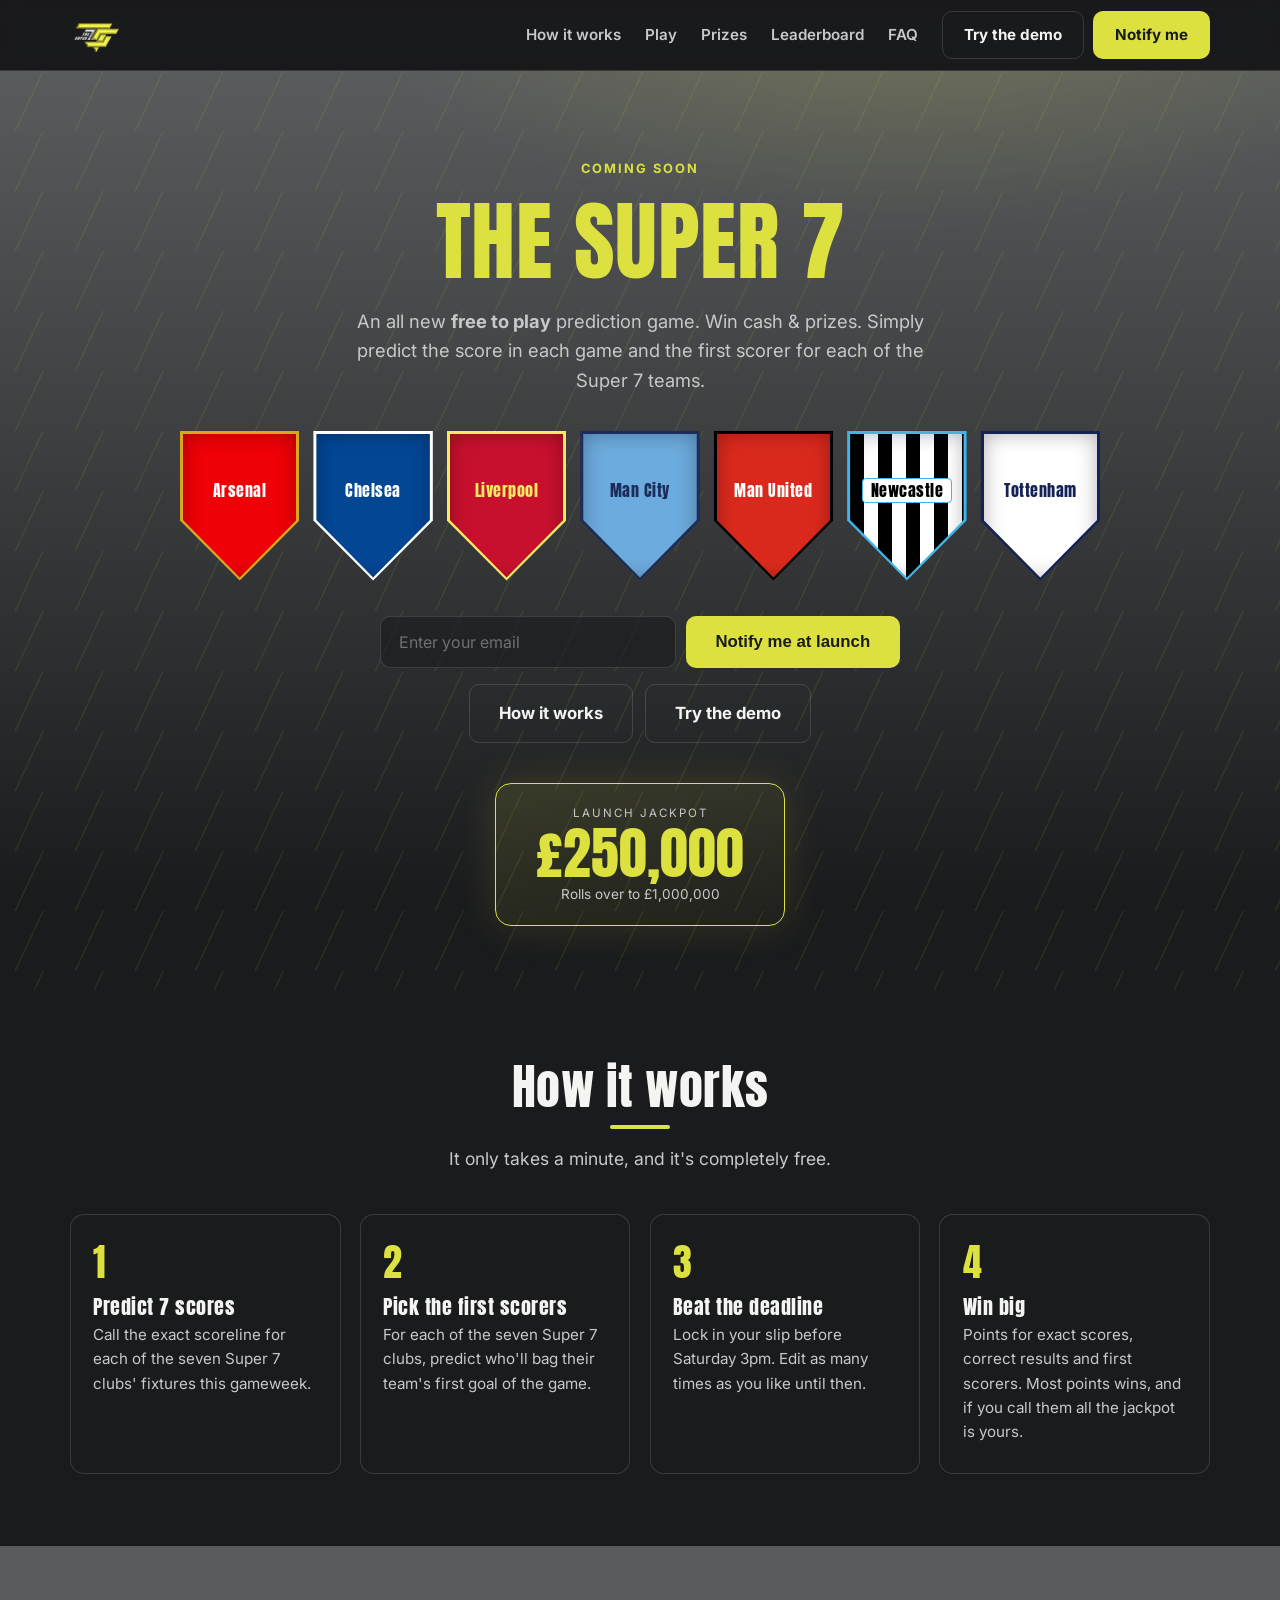
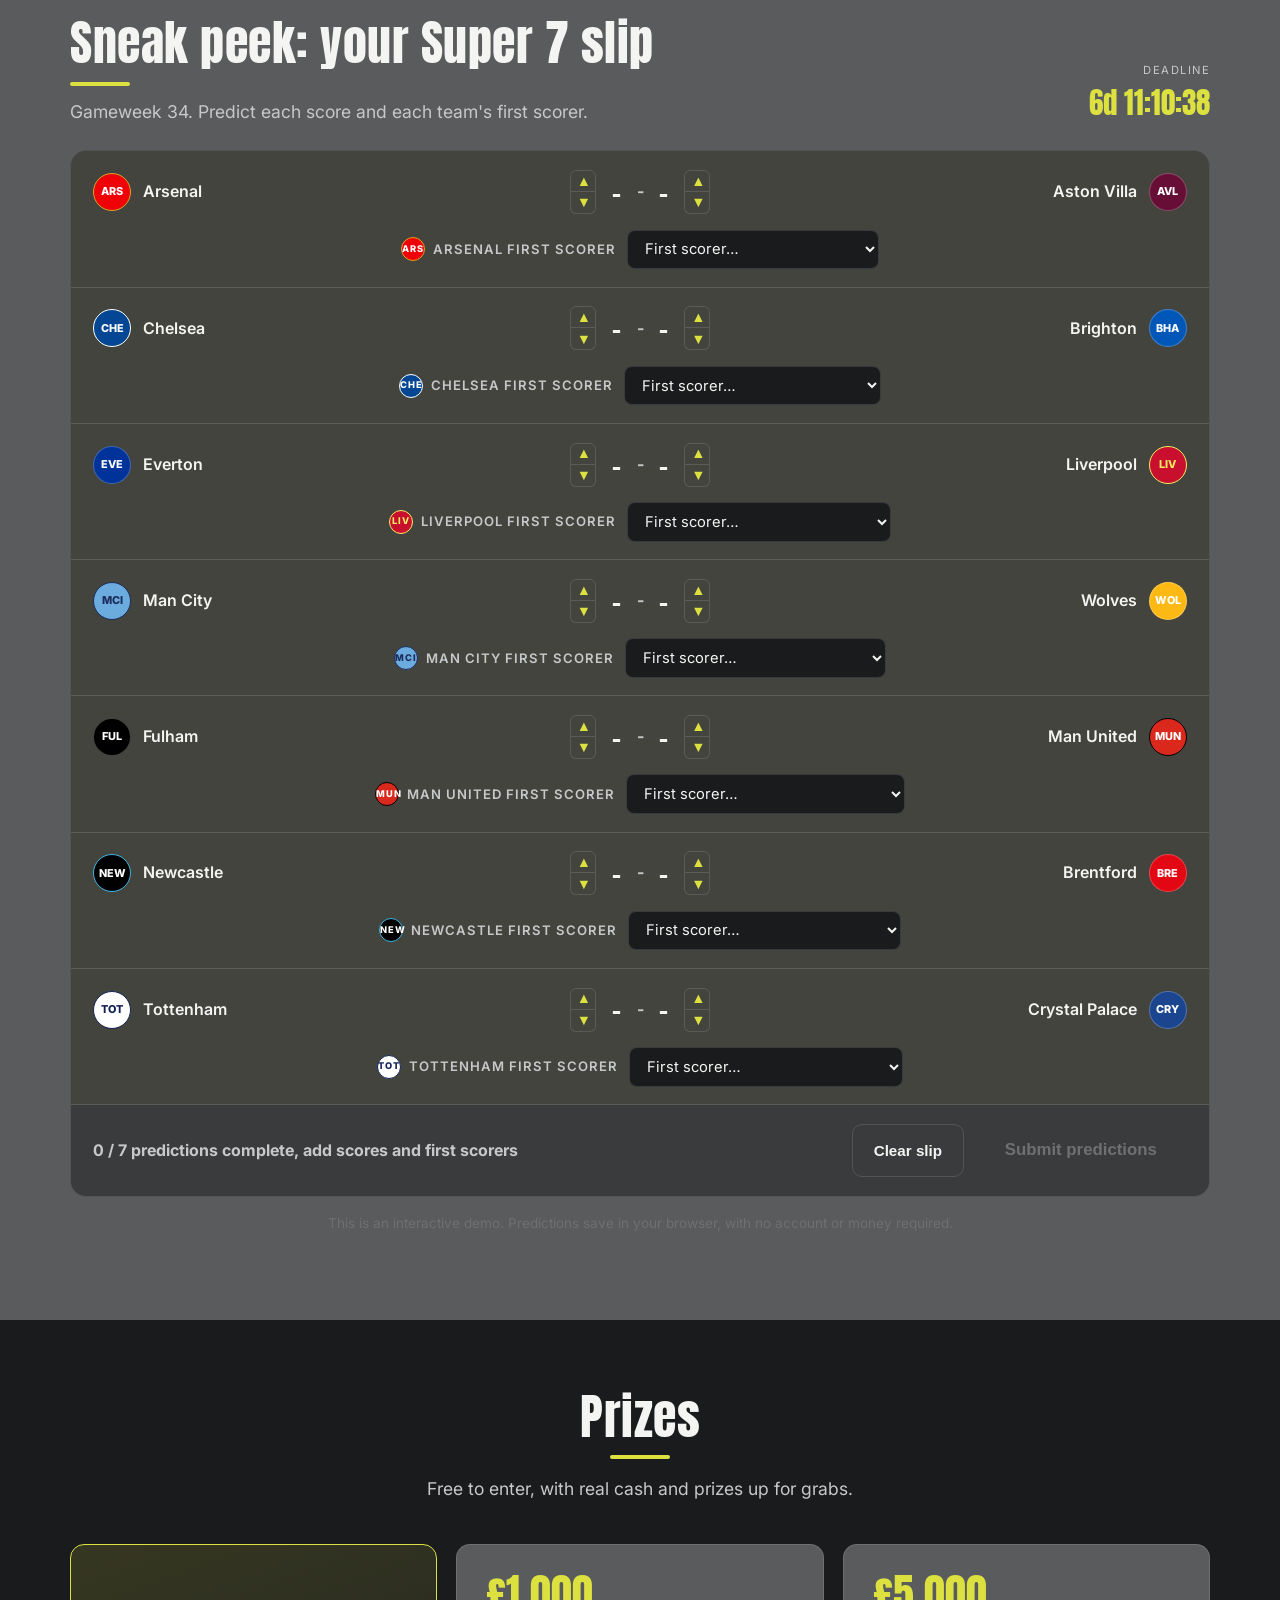
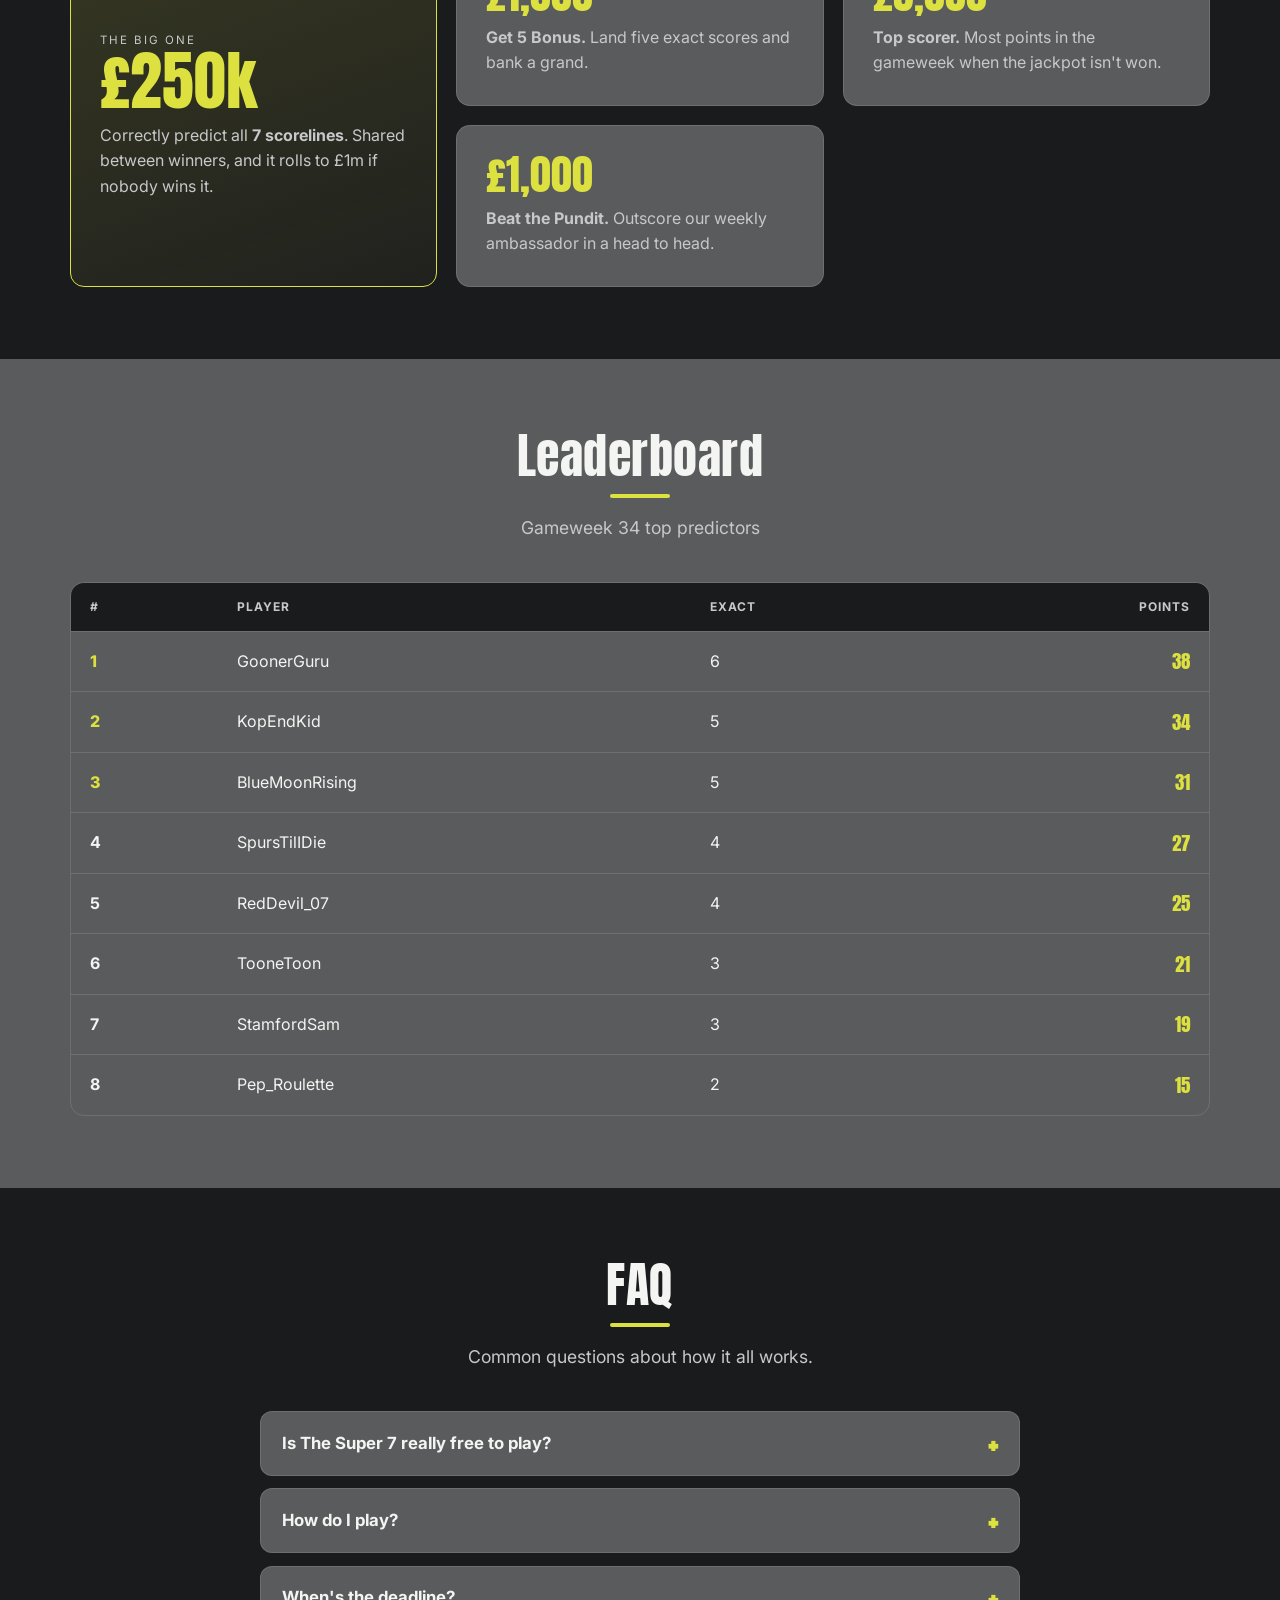
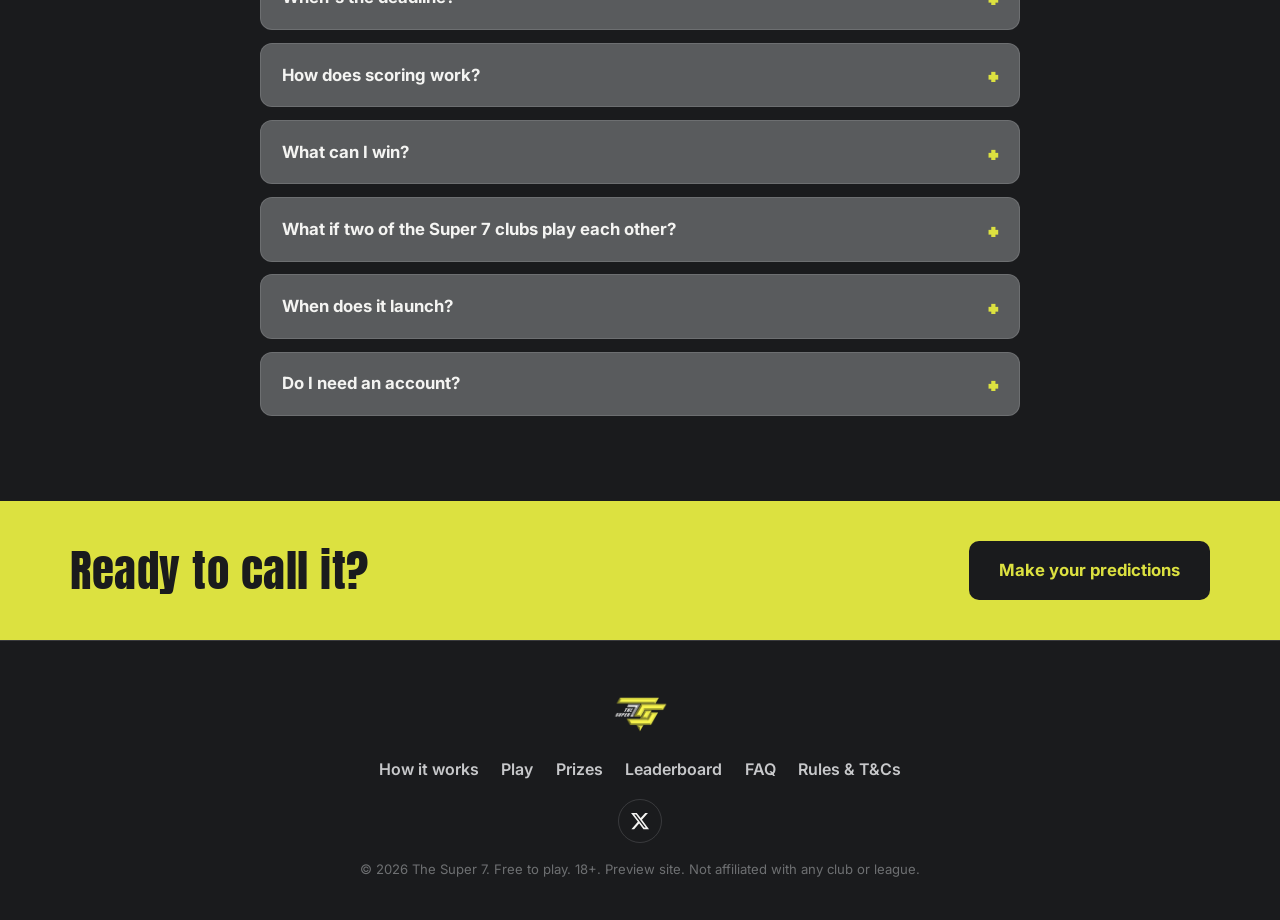
==== vercel/index.html @ ead93d32 "Make hero shields pointed; add self-contained Vercel build - Club shields now use a pointed shield s" ====
<!DOCTYPE html>
<html lang="en">
<head>
  <meta charset="UTF-8" />
  <meta name="viewport" content="width=device-width, initial-scale=1.0" />
  <title>The Super 7 | The Home of the Super 7</title>
  <meta name="description" content="Predict the scores of the Super 7 clubs every gameweek for free. Beat the deadline, top the leaderboard, win the jackpot." />
  <link rel="icon" href="brand/assets/logo.png" type="image/png" />
  <link rel="preconnect" href="https://fonts.googleapis.com" />
  <link rel="preconnect" href="https://fonts.gstatic.com" crossorigin />
  <link href="https://fonts.googleapis.com/css2?family=Anton&family=Inter:wght@400;500;600;700;800&display=swap" rel="stylesheet" />
  <link rel="stylesheet" href="css/styles.css" />
</head>
<body>

  <!-- ===== Header ===== -->
  <header class="site-header" id="top">
    <div class="container header-inner">
      <a class="brand" href="#top">
        <img src="brand/assets/logo.png" alt="The Super 7" class="brand-mark" />
      </a>
      <nav class="nav" id="nav">
        <a href="#how">How it works</a>
        <a href="#play">Play</a>
        <a href="#prizes">Prizes</a>
        <a href="#leaderboard">Leaderboard</a>
        <a href="#faq">FAQ</a>
      </nav>
      <div class="header-actions">
        <a href="#play" class="btn btn-ghost">Try the demo</a>
        <a href="#notify" class="btn btn-primary">Notify me</a>
      </div>
      <button class="menu-toggle" id="menuToggle" aria-label="Menu">☰</button>
    </div>
  </header>

  <!-- ===== Hero ===== -->
  <section class="hero">
    <div class="hero-bg" aria-hidden="true"></div>
    <div class="container hero-inner">
      <p class="eyebrow">Coming soon</p>
      <h1 class="hero-title">THE <span class="hl">SUPER 7</span></h1>
      <p class="hero-sub">An all new <strong>free to play</strong> prediction game. Win cash &amp; prizes.
        Simply predict the score in each game and the first scorer for each of the Super 7 teams.</p>

      <div class="club-row" id="clubRow" aria-label="The Super 7 clubs"></div>

      <form class="notify" id="notify">
        <input type="email" id="notifyEmail" class="notify-input" placeholder="Enter your email" aria-label="Email address" required />
        <button type="submit" class="btn btn-primary btn-lg" id="notifyBtn">Notify me at launch</button>
      </form>
      <p class="notify-msg" id="notifyMsg" hidden>You're on the list. We'll email you the moment we kick off.</p>

      <div class="hero-cta">
        <a href="#how" class="btn btn-ghost btn-lg">How it works</a>
        <a href="#play" class="btn btn-ghost btn-lg">Try the demo</a>
      </div>

      <div class="jackpot">
        <span class="jackpot-label">Launch jackpot</span>
        <span class="jackpot-amount">£250,000</span>
        <span class="jackpot-note">Rolls over to £1,000,000</span>
      </div>
    </div>
  </section>

  <!-- ===== How it works ===== -->
  <section class="section" id="how">
    <div class="container">
      <h2 class="section-title">How it works</h2>
      <p class="section-lead">It only takes a minute, and it's completely free.</p>
      <div class="steps">
        <div class="step">
          <span class="step-num">1</span>
          <h3>Predict 7 scores</h3>
          <p>Call the exact scoreline for each of the seven Super 7 clubs' fixtures this gameweek.</p>
        </div>
        <div class="step">
          <span class="step-num">2</span>
          <h3>Pick the first scorers</h3>
          <p>For each of the seven Super 7 clubs, predict who'll bag their team's first goal of the game.</p>
        </div>
        <div class="step">
          <span class="step-num">3</span>
          <h3>Beat the deadline</h3>
          <p>Lock in your slip before Saturday 3pm. Edit as many times as you like until then.</p>
        </div>
        <div class="step">
          <span class="step-num">4</span>
          <h3>Win big</h3>
          <p>Points for exact scores, correct results and first scorers. Most points wins, and if you call them all the jackpot is yours.</p>
        </div>
      </div>
    </div>
  </section>

  <!-- ===== Play / Predictor demo ===== -->
  <section class="section section-alt" id="play">
    <div class="container">
      <div class="play-head">
        <div>
          <h2 class="section-title">Sneak peek: your Super 7 slip</h2>
          <p class="section-lead">Gameweek 34. Predict each score and each team's first scorer.</p>
        </div>
        <div class="deadline">
          <span class="deadline-label">Deadline</span>
          <span class="deadline-timer" id="timer">--:--:--</span>
        </div>
      </div>

      <div class="slip">
        <div class="fixtures" id="fixtures"><!-- injected by JS --></div>

        <div class="slip-footer">
          <p class="slip-status" id="slipStatus">0 / 7 predictions made</p>
          <div class="slip-actions">
            <button class="btn btn-ghost" id="clearBtn">Clear slip</button>
            <button class="btn btn-primary btn-lg" id="submitBtn" disabled>Submit predictions</button>
          </div>
        </div>
      </div>
      <p class="demo-note">This is an interactive demo. Predictions save in your browser, with no account or money required.</p>
    </div>
  </section>

  <!-- ===== Prizes ===== -->
  <section class="section" id="prizes">
    <div class="container">
      <h2 class="section-title">Prizes</h2>
      <p class="section-lead">Free to enter, with real cash and prizes up for grabs.</p>
      <div class="prizes">
        <div class="prize prize-feature">
          <span class="prize-tag">The big one</span>
          <span class="prize-amount">£250k</span>
          <p>Correctly predict all <strong>7 scorelines</strong>. Shared between winners, and it rolls to £1m if nobody wins it.</p>
        </div>
        <div class="prize">
          <span class="prize-amount">£1,000</span>
          <p><strong>Get 5 Bonus.</strong> Land five exact scores and bank a grand.</p>
        </div>
        <div class="prize">
          <span class="prize-amount">£5,000</span>
          <p><strong>Top scorer.</strong> Most points in the gameweek when the jackpot isn't won.</p>
        </div>
        <div class="prize">
          <span class="prize-amount">£1,000</span>
          <p><strong>Beat the Pundit.</strong> Outscore our weekly ambassador in a head to head.</p>
        </div>
      </div>
    </div>
  </section>

  <!-- ===== Leaderboard ===== -->
  <section class="section section-alt" id="leaderboard">
    <div class="container">
      <h2 class="section-title">Leaderboard</h2>
      <p class="section-lead">Gameweek 34 top predictors</p>
      <div class="table-wrap">
        <table class="leaderboard">
          <thead>
            <tr><th>#</th><th>Player</th><th>Exact</th><th class="num">Points</th></tr>
          </thead>
          <tbody id="leaderboardBody"><!-- injected by JS --></tbody>
        </table>
      </div>
    </div>
  </section>

  <!-- ===== FAQ ===== -->
  <section class="section" id="faq">
    <div class="container">
      <h2 class="section-title">FAQ</h2>
      <p class="section-lead">Common questions about how it all works.</p>
      <div class="faq">
        <details class="faq-item">
          <summary>Is The Super 7 really free to play?</summary>
          <p>Yes, completely free. There's no entry fee and no purchase required. Just make your predictions and you're in with a chance to win cash and prizes.</p>
        </details>
        <details class="faq-item">
          <summary>How do I play?</summary>
          <p>Each gameweek you predict the final score of all seven Super 7 clubs' games, and pick each club's first goalscorer. Lock in your slip before the deadline and you're done.</p>
        </details>
        <details class="faq-item">
          <summary>When's the deadline?</summary>
          <p>Before the first of the seven games kicks off (usually Saturday at 3pm). You can edit your slip as many times as you like right up until then.</p>
        </details>
        <details class="faq-item">
          <summary>How does scoring work?</summary>
          <p>You earn points for correct results, more points for nailing the exact scoreline, and bonus points for calling a club's first goalscorer. The player with the most points wins. Full detail is in the <a href="rules.html">Rules &amp; T&amp;Cs</a>.</p>
        </details>
        <details class="faq-item">
          <summary>What can I win?</summary>
          <p>Cash and prizes every gameweek, including a rolling jackpot if you predict everything correctly. Exact prizes are confirmed in the <a href="rules.html">Rules &amp; T&amp;Cs</a>.</p>
        </details>
        <details class="faq-item">
          <summary>What if two of the Super 7 clubs play each other?</summary>
          <p>That derby fills one slot and a selected "wildcard" fixture fills the seventh, so you're always making seven predictions.</p>
        </details>
        <details class="faq-item">
          <summary>When does it launch?</summary>
          <p>Very soon. Drop your email in the <a href="#notify">Notify me</a> box at the top and we'll let you know the moment it goes live.</p>
        </details>
        <details class="faq-item">
          <summary>Do I need an account?</summary>
          <p>At launch you'll create a free account to save your slips and track your standing on the leaderboard. This site is currently a preview, so no account is needed yet.</p>
        </details>
      </div>
    </div>
  </section>

  <!-- ===== CTA strip ===== -->
  <section class="cta-strip">
    <div class="container cta-inner">
      <h2>Ready to call it?</h2>
      <a href="#play" class="btn btn-primary btn-lg">Make your predictions</a>
    </div>
  </section>

  <!-- ===== Footer ===== -->
  <footer class="site-footer">
    <div class="container footer-inner">
      <div class="footer-brand">
        <img src="brand/assets/logo.png" alt="The Super 7" class="brand-mark" />
      </div>
      <nav class="footer-nav">
        <a href="#how">How it works</a>
        <a href="#play">Play</a>
        <a href="#prizes">Prizes</a>
        <a href="#leaderboard">Leaderboard</a>
        <a href="#faq">FAQ</a>
        <a href="rules.html">Rules &amp; T&amp;Cs</a>
      </nav>
      <div class="socials">
        <a class="social" href="https://x.com/thesuper7" target="_blank" rel="noopener" aria-label="The Super 7 on X (Twitter)">
          <svg viewBox="0 0 24 24" width="20" height="20" fill="currentColor" aria-hidden="true">
            <path d="M18.244 2.25h3.308l-7.227 8.26 8.502 11.24H16.17l-5.214-6.817L4.99 21.75H1.68l7.73-8.835L1.254 2.25H8.08l4.713 6.231zm-1.161 17.52h1.833L7.084 4.126H5.117z"/>
          </svg>
        </a>
      </div>
      <p class="footer-legal">© <span id="year"></span> The Super 7. Free to play. 18+. Preview site. Not affiliated with any club or league.</p>
    </div>
  </footer>

  <!-- ===== Success modal ===== -->
  <div class="modal" id="modal" aria-hidden="true">
    <div class="modal-card">
      <div class="modal-check">✓</div>
      <h3>Slip submitted!</h3>
      <p id="modalText">You're in for Gameweek 34. Good luck!</p>
      <button class="btn btn-primary" id="modalClose">Done</button>
    </div>
  </div>

  <script src="js/app.js"></script>
</body>
</html>
---- vercel/css/styles.css ----
/* The Super 7 — site styles */
@import url("../brand/tokens.css");

*, *::before, *::after { box-sizing: border-box; }

html { scroll-behavior: smooth; scroll-padding-top: 80px; }

body {
  margin: 0;
  font-family: var(--s7-font-body);
  background: var(--s7-ink);
  color: var(--s7-text);
  line-height: 1.6;
  -webkit-font-smoothing: antialiased;
}

h1, h2, h3 { font-family: var(--s7-font-display); font-weight: 400; letter-spacing: 0.5px; line-height: 1.05; }
a { color: inherit; text-decoration: none; }
img { max-width: 100%; display: block; }

.container { width: min(1140px, 92vw); margin: 0 auto; }

/* ---------- Buttons ---------- */
.btn {
  display: inline-flex; align-items: center; justify-content: center;
  gap: .5rem; padding: .7rem 1.3rem; border-radius: var(--s7-radius);
  font-weight: 700; font-size: .95rem; cursor: pointer; border: 1.5px solid transparent;
  transition: transform .12s ease, background .15s ease, color .15s ease, border-color .15s ease;
  white-space: nowrap;
}
.btn:hover { transform: translateY(-2px); }
.btn:active { transform: translateY(0); }
.btn-primary { background: var(--s7-yellow); color: var(--s7-ink); }
.btn-primary:hover { background: var(--s7-yellow-hover); }
.btn-primary:disabled { background: var(--s7-graphite); color: var(--s7-slate); cursor: not-allowed; transform: none; }
.btn-ghost { background: transparent; color: var(--s7-text); border-color: var(--s7-border); }
.btn-ghost:hover { border-color: var(--s7-yellow); color: var(--s7-yellow); }
.btn-lg { padding: .95rem 1.8rem; font-size: 1.05rem; }

/* ---------- Header ---------- */
.site-header {
  position: sticky; top: 0; z-index: 50;
  background: rgba(26, 27, 29, 0.85); backdrop-filter: blur(10px);
  border-bottom: 1px solid var(--s7-border);
}
.header-inner { display: flex; align-items: center; gap: 1.5rem; height: 70px; }
.brand { display: flex; align-items: center; gap: .6rem; }
.brand-mark { height: 52px; width: auto; }
.footer-brand .brand-mark { height: 60px; }
.brand-word { font-family: var(--s7-font-display); font-size: 1.25rem; letter-spacing: 1px; }
.brand-seven { color: var(--s7-yellow); }
.nav { display: flex; gap: 1.5rem; margin-left: auto; font-weight: 600; font-size: .95rem; }
.nav a { color: var(--s7-text-muted); transition: color .15s; }
.nav a:hover { color: var(--s7-yellow); }
.header-actions { display: flex; gap: .6rem; }
.menu-toggle { display: none; background: none; border: 0; color: var(--s7-text); font-size: 1.5rem; cursor: pointer; }

/* ---------- Hero ---------- */
.hero { position: relative; padding: 5.5rem 0 4rem; overflow: hidden; }
.hero-bg {
  position: absolute; inset: 0; z-index: 0;
  background:
    radial-gradient(900px 420px at 70% -10%, rgba(220,225,64,.18), transparent 60%),
    linear-gradient(180deg, var(--s7-charcoal) 0%, var(--s7-ink) 90%);
}
.hero-bg::after {
  content: ""; position: absolute; inset: 0;
  background-image: linear-gradient(115deg, transparent 0 48%, rgba(220,225,64,.08) 48% 50%, transparent 50%);
  background-size: 60px 60px;
}
.hero-inner { position: relative; z-index: 1; text-align: center; }
.eyebrow { color: var(--s7-yellow); font-weight: 700; letter-spacing: 2px; text-transform: uppercase; font-size: .8rem; margin: 0 0 1rem; }
.hero-title { font-size: clamp(2.8rem, 8vw, 5.5rem); margin: 0; color: var(--s7-yellow); }
.hero-title .hl { color: var(--s7-yellow); }
.hero-sub { max-width: 620px; margin: 1.2rem auto 0; color: var(--s7-text-muted); font-size: 1.15rem; }

.club-row { display: grid; grid-template-columns: repeat(auto-fit, minmax(108px, 1fr)); gap: 14px; max-width: 920px; margin: 2.2rem auto; }
/* Pointed shield: flat top, straight sides, point at the bottom centre. */
.shield {
  height: 150px; padding: 3px; /* padding = visible border thickness */
  clip-path: polygon(0 0, 100% 0, 100% 60%, 50% 100%, 0 60%);
  filter: drop-shadow(0 6px 14px rgba(0,0,0,.4));
}
.shield-inner {
  height: 100%; display: flex; align-items: center; justify-content: center;
  padding: 8px 8px 38px; /* push text up off the point */
  clip-path: polygon(0 0, 100% 0, 100% 60%, 50% 100%, 0 60%);
  box-shadow: inset 0 0 20px rgba(0,0,0,.3);
}
.shield-name { font-family: var(--s7-font-display); font-size: 1rem; letter-spacing: .5px; text-align: center; line-height: 1.1; }

.notify { display: flex; gap: .6rem; justify-content: center; flex-wrap: wrap; margin: 0 auto 1rem; max-width: 520px; }
.notify-input { flex: 1 1 240px; padding: .95rem 1.1rem; font-size: 1rem; font-family: var(--s7-font-body); background: rgba(26,27,29,.6); color: var(--s7-text); border: 1.5px solid var(--s7-border); border-radius: var(--s7-radius); }
.notify-input::placeholder { color: var(--s7-slate); }
.notify-input:focus { outline: none; border-color: var(--s7-yellow); }
.notify-msg { color: var(--s7-yellow); font-weight: 700; margin: 0 0 1rem; }

.hero-cta { display: flex; gap: .8rem; justify-content: center; flex-wrap: wrap; margin-top: .5rem; }

.jackpot {
  display: inline-flex; flex-direction: column; align-items: center;
  margin-top: 2.5rem; padding: 1.2rem 2.5rem; border-radius: 16px;
  background: linear-gradient(160deg, rgba(220,225,64,.12), rgba(220,225,64,.03));
  border: 1px solid var(--s7-yellow); box-shadow: 0 0 40px rgba(220,225,64,.15);
}
.jackpot-label { text-transform: uppercase; letter-spacing: 2px; font-size: .72rem; color: var(--s7-text-muted); }
.jackpot-amount { font-family: var(--s7-font-display); font-size: clamp(2.5rem, 7vw, 3.5rem); color: var(--s7-yellow); line-height: 1; margin: .2rem 0; }
.jackpot-note { font-size: .85rem; color: var(--s7-text-muted); }

/* ---------- Sections ---------- */
.section { padding: 4.5rem 0; }
.section-alt { background: var(--s7-charcoal); }
.section-title { font-size: clamp(2rem, 5vw, 3rem); margin: 0; text-align: center; }
.section-title::after { content: ""; display: block; width: 60px; height: 4px; background: var(--s7-yellow); margin: .8rem auto 0; border-radius: 2px; }
.section-lead { text-align: center; color: var(--s7-text-muted); margin: 1rem 0 2.5rem; font-size: 1.1rem; }

/* Steps */
.steps { display: grid; grid-template-columns: repeat(4, 1fr); gap: 1.2rem; }
.step { background: var(--s7-ink); border: 1px solid var(--s7-border); border-radius: 14px; padding: 1.8rem 1.4rem; position: relative; }
.section-alt .step { background: var(--s7-graphite); }
.step-num { font-family: var(--s7-font-display); font-size: 2.4rem; color: var(--s7-yellow); line-height: 1; }
.step h3 { margin: .6rem 0 .4rem; font-size: 1.25rem; }
.step p { margin: 0; color: var(--s7-text-muted); font-size: .95rem; }

/* ---------- Predictor slip ---------- */
.play-head { display: flex; justify-content: space-between; align-items: flex-end; flex-wrap: wrap; gap: 1rem; margin-bottom: 1.5rem; }
.play-head .section-title, .play-head .section-lead { text-align: left; }
.play-head .section-title::after { margin-left: 0; }
.play-head .section-lead { margin: .8rem 0 0; }
.deadline { text-align: right; }
.deadline-label { display: block; text-transform: uppercase; letter-spacing: 1.5px; font-size: .7rem; color: var(--s7-text-muted); }
.deadline-timer { font-family: var(--s7-font-display); font-size: 1.8rem; color: var(--s7-yellow); }

.slip { background: var(--s7-ink); border: 1px solid var(--s7-border); border-radius: 16px; overflow: hidden; }
.section-alt .slip { background: var(--s7-graphite); }
.fixtures { display: flex; flex-direction: column; }

.fixture {
  display: flex; flex-direction: column; gap: .9rem;
  padding: 1.1rem 1.4rem; border-bottom: 1px solid var(--s7-border);
}
.fixture-main { display: grid; grid-template-columns: 1fr auto 1fr; align-items: center; gap: 1rem; }
.fixture.done { background: rgba(220,225,64,.05); }

.fixture-scorer { display: flex; align-items: center; justify-content: center; gap: .7rem; flex-wrap: wrap; }
.fixture-scorer label { display: inline-flex; align-items: center; gap: .5rem; font-size: .82rem; color: var(--s7-text-muted); text-transform: uppercase; letter-spacing: 1px; font-weight: 600; }
.scorer-badge { width: 24px; height: 24px; border-radius: 50%; display: grid; place-items: center; color: #fff; font-weight: 800; font-size: .58rem; border: 1.5px solid rgba(255,255,255,.25); }
.scorer-select { background: var(--s7-ink); color: var(--s7-text); border: 1.5px solid var(--s7-border); border-radius: 8px; padding: .55rem .8rem; font-family: var(--s7-font-body); font-size: .92rem; min-width: 210px; cursor: pointer; }
.section-alt .scorer-select { background: var(--s7-ink); }
.scorer-select:focus { outline: none; border-color: var(--s7-yellow); }
.team { display: flex; align-items: center; gap: .7rem; }
.team.away { flex-direction: row-reverse; }
.team-name { font-weight: 600; }
.team-badge { width: 38px; height: 38px; border-radius: 50%; display: grid; place-items: center; color:#fff; font-weight: 800; font-size: .68rem; flex: 0 0 auto; }

.score { display: flex; align-items: center; gap: .4rem; }
.stepper { display: flex; flex-direction: column; }
.stepper button {
  width: 26px; height: 22px; border: 1px solid var(--s7-border); background: transparent;
  color: var(--s7-yellow); cursor: pointer; font-weight: 800; line-height: 1; font-size: .9rem;
}
.stepper button:first-child { border-radius: 6px 6px 0 0; }
.stepper button:last-child { border-radius: 0 0 6px 6px; border-top: 0; }
.stepper button:hover { background: rgba(220,225,64,.12); }
.score-val { font-family: var(--s7-font-display); font-size: 1.8rem; width: 2ch; text-align: center; color: var(--s7-text); }
.score-dash { color: var(--s7-text-muted); font-weight: 700; }

.golden { display: flex; align-items: center; justify-content: space-between; gap: 1rem; padding: 1.4rem; background: rgba(220,225,64,.06); border-bottom: 1px solid var(--s7-border); flex-wrap: wrap; }
.golden-text h3 { margin: 0 0 .2rem; font-size: 1.3rem; }
.golden-text p { margin: 0; color: var(--s7-text-muted); font-size: .92rem; }
.golden-input { width: 110px; padding: .8rem; font-size: 1.4rem; font-family: var(--s7-font-display); text-align: center; background: var(--s7-ink); color: var(--s7-yellow); border: 1.5px solid var(--s7-border); border-radius: 10px; }
.golden-input:focus { outline: none; border-color: var(--s7-yellow); }

.slip-footer { display: flex; justify-content: space-between; align-items: center; gap: 1rem; padding: 1.2rem 1.4rem; flex-wrap: wrap; }
.slip-status { margin: 0; font-weight: 700; color: var(--s7-text-muted); }
.slip-status.ready { color: var(--s7-yellow); }
.slip-actions { display: flex; gap: .7rem; }
.demo-note { text-align: center; color: var(--s7-slate); font-size: .85rem; margin-top: 1rem; }

/* ---------- Prizes ---------- */
.prizes { display: grid; grid-template-columns: repeat(3, 1fr); gap: 1.2rem; }
.prize { background: var(--s7-charcoal); border: 1px solid var(--s7-border); border-radius: 14px; padding: 1.8rem; }
.prize-amount { font-family: var(--s7-font-display); font-size: 2.6rem; color: var(--s7-yellow); display: block; line-height: 1; }
.prize p { margin: .6rem 0 0; color: var(--s7-text-muted); }
.prize-feature { grid-row: span 2; grid-column: 1; background: linear-gradient(160deg, rgba(220,225,64,.14), rgba(220,225,64,.03)); border-color: var(--s7-yellow); display: flex; flex-direction: column; justify-content: center; }
.prize-feature .prize-amount { font-size: 4rem; }
.prize-tag { text-transform: uppercase; letter-spacing: 2px; font-size: .72rem; color: var(--s7-text-muted); }

/* ---------- Leaderboard ---------- */
.table-wrap { overflow-x: auto; border: 1px solid var(--s7-border); border-radius: 14px; }
.leaderboard { width: 100%; border-collapse: collapse; }
.leaderboard th, .leaderboard td { padding: .9rem 1.2rem; text-align: left; }
.leaderboard thead th { background: var(--s7-ink); text-transform: uppercase; letter-spacing: 1px; font-size: .75rem; color: var(--s7-text-muted); }
.leaderboard tbody tr { border-top: 1px solid var(--s7-border); }
.leaderboard tbody tr:nth-child(-n+3) td:first-child { color: var(--s7-yellow); font-weight: 800; }
.leaderboard .num { text-align: right; }
.leaderboard td.num { font-family: var(--s7-font-display); font-size: 1.2rem; color: var(--s7-yellow); }
.lb-rank { font-weight: 700; }

/* ---------- FAQ ---------- */
.faq { max-width: 760px; margin: 0 auto; }
.faq-item { border: 1px solid var(--s7-border); border-radius: 12px; margin-bottom: .8rem; background: var(--s7-charcoal); overflow: hidden; }
.faq-item summary { cursor: pointer; padding: 1.1rem 1.3rem; font-weight: 700; font-size: 1.05rem; list-style: none; display: flex; justify-content: space-between; align-items: center; gap: 1rem; }
.faq-item summary::-webkit-details-marker { display: none; }
.faq-item summary::after { content: "+"; color: var(--s7-yellow); font-size: 1.7rem; line-height: 1; font-family: var(--s7-font-display); }
.faq-item[open] summary::after { content: "–"; }
.faq-item p { margin: 0; padding: 0 1.3rem 1.2rem; color: var(--s7-text-muted); }
.faq-item a { color: var(--s7-yellow); }

/* ---------- Socials ---------- */
.socials { display: flex; gap: .8rem; justify-content: center; }
.social { width: 44px; height: 44px; border-radius: 50%; display: grid; place-items: center; border: 1px solid var(--s7-border); color: var(--s7-text); transition: transform .12s ease, border-color .15s, color .15s; }
.social:hover { border-color: var(--s7-yellow); color: var(--s7-yellow); transform: translateY(-2px); }

/* ---------- Legal / content pages ---------- */
.legal-page { padding: 3rem 0 4rem; }
.legal-content { max-width: 800px; margin: 0 auto; }
.legal-content h1 { font-size: clamp(2rem, 6vw, 3.2rem); color: var(--s7-yellow); margin: 0 0 .3rem; }
.legal-content h2 { font-size: 1.4rem; margin: 2.2rem 0 .6rem; }
.legal-content p, .legal-content li { color: var(--s7-text-muted); }
.legal-content ul { padding-left: 1.2rem; }
.legal-content li { margin-bottom: .4rem; }
.legal-updated { color: var(--s7-slate); font-size: .9rem; margin-top: 0; }
.legal-note { background: rgba(220,225,64,.08); border: 1px solid var(--s7-yellow); border-radius: 12px; padding: 1rem 1.3rem; color: var(--s7-text); margin: 1.5rem 0; }
.back-link { display: inline-block; color: var(--s7-text-muted); font-weight: 600; margin-bottom: 1.5rem; }
.back-link:hover { color: var(--s7-yellow); }

/* ---------- CTA strip ---------- */
.cta-strip { background: var(--s7-yellow); color: var(--s7-ink); }
.cta-inner { display: flex; align-items: center; justify-content: space-between; gap: 1.5rem; padding: 2.5rem 0; flex-wrap: wrap; }
.cta-strip h2 { margin: 0; font-size: clamp(1.8rem, 5vw, 2.8rem); }
.cta-strip .btn-primary { background: var(--s7-ink); color: var(--s7-yellow); }
.cta-strip .btn-primary:hover { background: var(--s7-graphite); }

/* ---------- Footer ---------- */
.site-footer { background: var(--s7-ink); padding: 2.5rem 0; border-top: 1px solid var(--s7-border); }
.footer-inner { display: flex; flex-direction: column; align-items: center; gap: 1rem; text-align: center; }
.footer-brand { display: flex; align-items: center; gap: .6rem; }
.footer-nav { display: flex; gap: 1.4rem; color: var(--s7-text-muted); font-weight: 600; flex-wrap: wrap; justify-content: center; }
.footer-nav a:hover { color: var(--s7-yellow); }
.footer-legal { color: var(--s7-slate); font-size: .82rem; margin: 0; max-width: 560px; }

/* ---------- Modal ---------- */
.modal { position: fixed; inset: 0; z-index: 100; display: none; place-items: center; background: rgba(0,0,0,.7); padding: 1rem; }
.modal.open { display: grid; }
.modal-card { background: var(--s7-charcoal); border: 1px solid var(--s7-yellow); border-radius: 18px; padding: 2.5rem; text-align: center; max-width: 420px; width: 100%; }
.modal-check { width: 64px; height: 64px; margin: 0 auto 1rem; border-radius: 50%; background: var(--s7-yellow); color: var(--s7-ink); font-size: 2rem; display: grid; place-items: center; font-weight: 800; }
.modal-card h3 { font-size: 1.8rem; margin: 0 0 .5rem; }
.modal-card p { color: var(--s7-text-muted); margin: 0 0 1.5rem; }

/* ---------- Responsive ---------- */
@media (max-width: 860px) {
  .nav { display: none; }
  .nav.open {
    display: flex; position: absolute; top: 70px; left: 0; right: 0;
    flex-direction: column; gap: 1.1rem; background: var(--s7-charcoal);
    padding: 1.3rem 5vw; border-bottom: 1px solid var(--s7-border); box-shadow: var(--s7-shadow);
  }
  .nav.open a { font-size: 1.1rem; }
  .header-actions { margin-left: auto; }
  .header-actions .btn-ghost { display: none; }   /* keep the primary "Notify me" CTA, drop the secondary */
  .menu-toggle { display: block; }
  .steps { grid-template-columns: repeat(2, 1fr); }
  .prizes { grid-template-columns: 1fr 1fr; }
  .prize-feature { grid-column: 1 / -1; grid-row: auto; }
  .play-head { flex-direction: column; align-items: flex-start; }
  .deadline { text-align: left; }
}
@media (max-width: 560px) {
  .header-inner { gap: .8rem; }
  .brand-mark { height: 44px; }
  .hero { padding: 3.5rem 0 3rem; }
  .steps, .prizes { grid-template-columns: 1fr; }
  .fixture { padding: 1rem .7rem; }
  .fixture-main { gap: .4rem; }
  .scorer-select { min-width: 0; flex: 1 1 100%; }
  .fixture-scorer label { font-size: .72rem; }
  .team { gap: .45rem; }
  .team-name { font-size: .8rem; }
  .team-badge { width: 30px; height: 30px; font-size: .6rem; }
  .score { gap: .25rem; }
  .score-val { font-size: 1.4rem; }
  .stepper button { width: 32px; height: 28px; }   /* bigger touch targets */
  .club-row { grid-template-columns: repeat(3, 1fr); gap: 10px; }
  .shield { height: 118px; }
  .shield-inner { padding-bottom: 30px; }
  .shield-name { font-size: .82rem; }
  .notify { flex-direction: column; }
  .notify-input, .notify .btn { width: 100%; }
  .btn-lg { width: 100%; }
  .hero-cta { flex-direction: column; }
  .jackpot { width: 100%; padding: 1.1rem 1rem; }
  .cta-inner { flex-direction: column; text-align: center; }
  .section { padding: 3rem 0; }
}
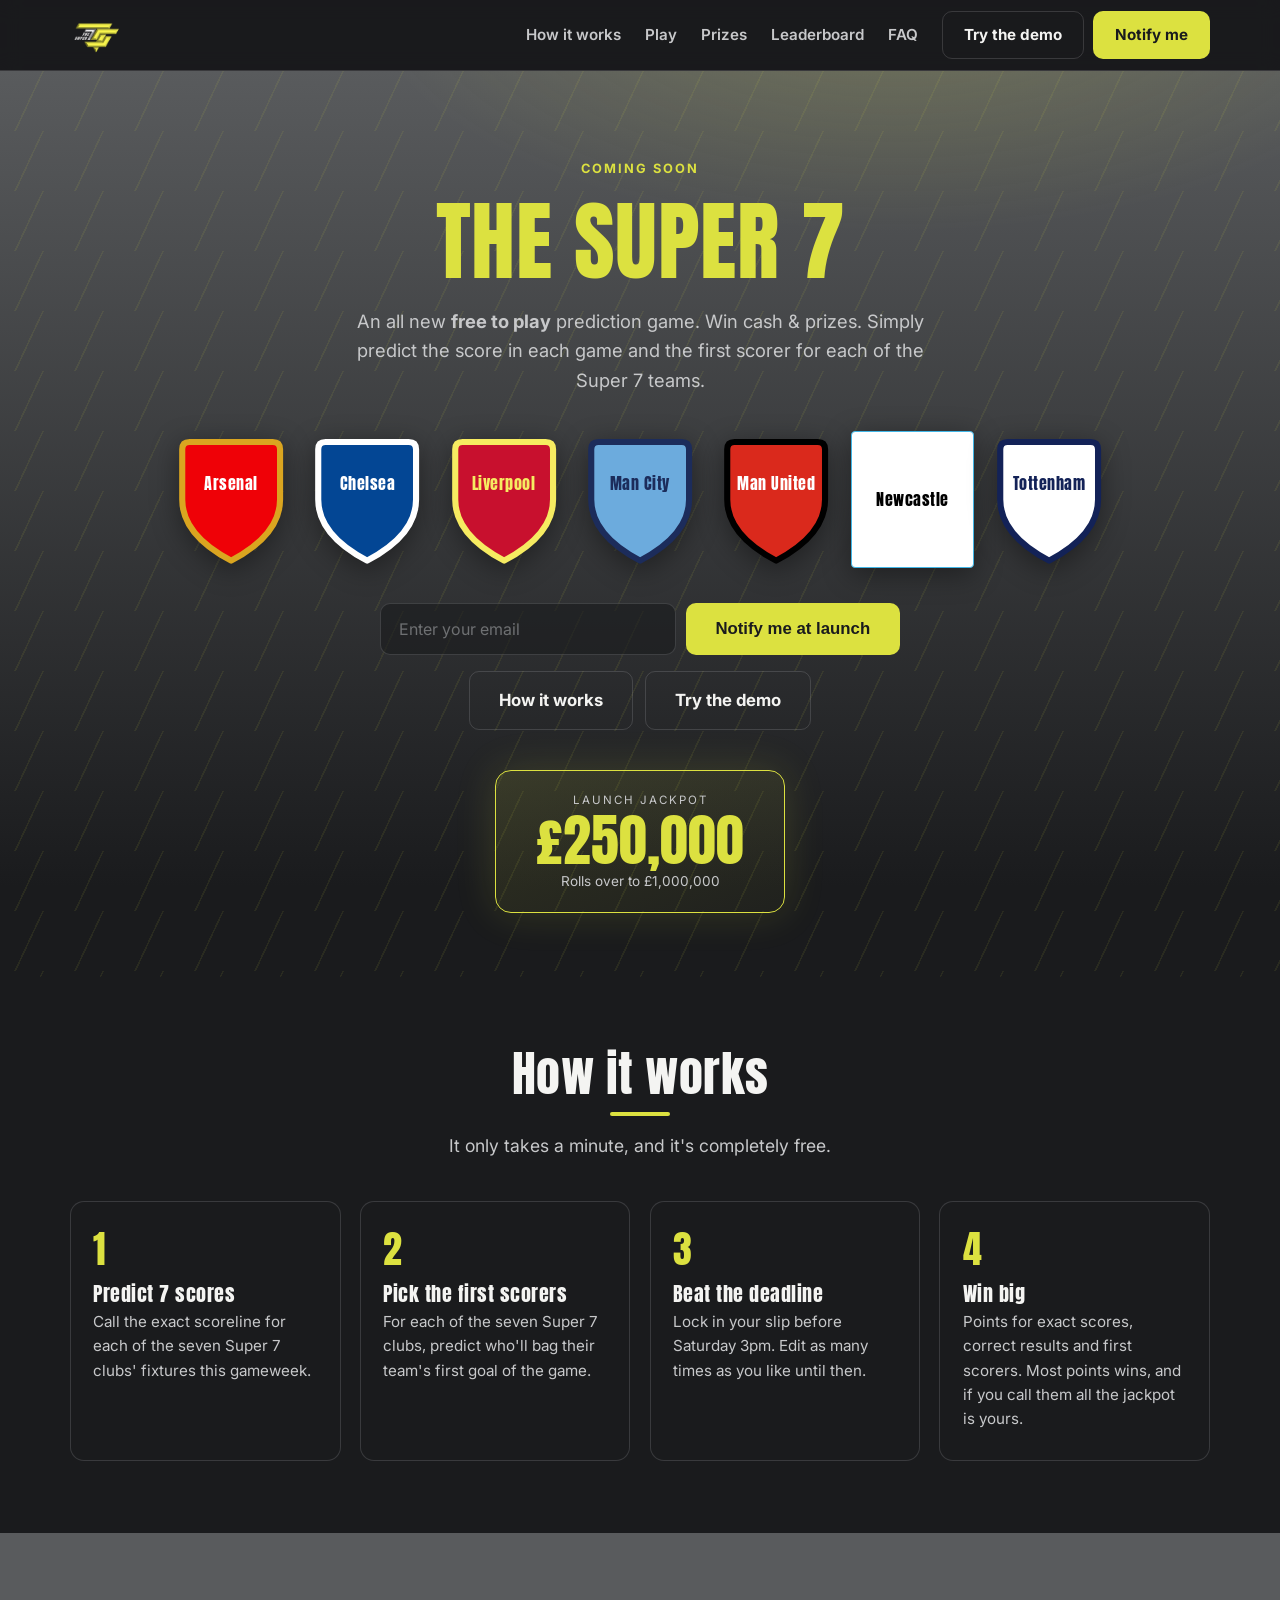
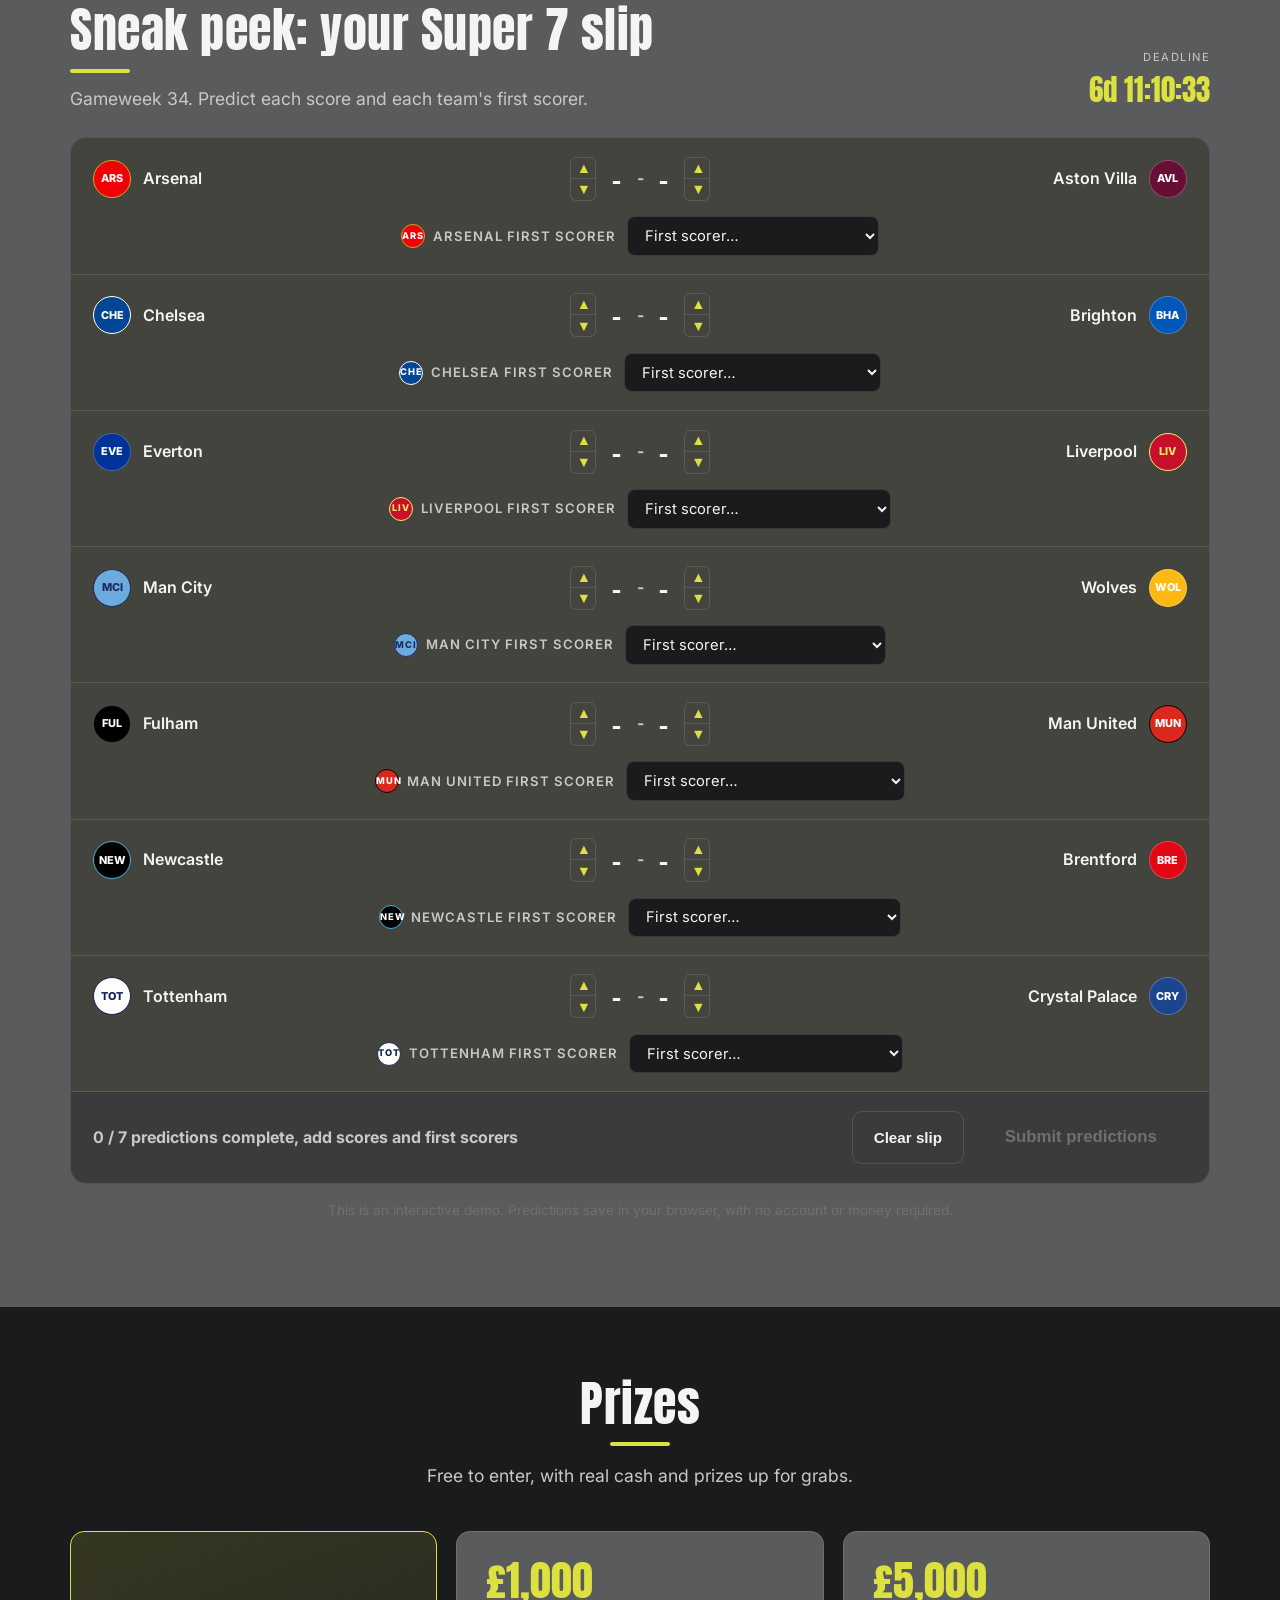
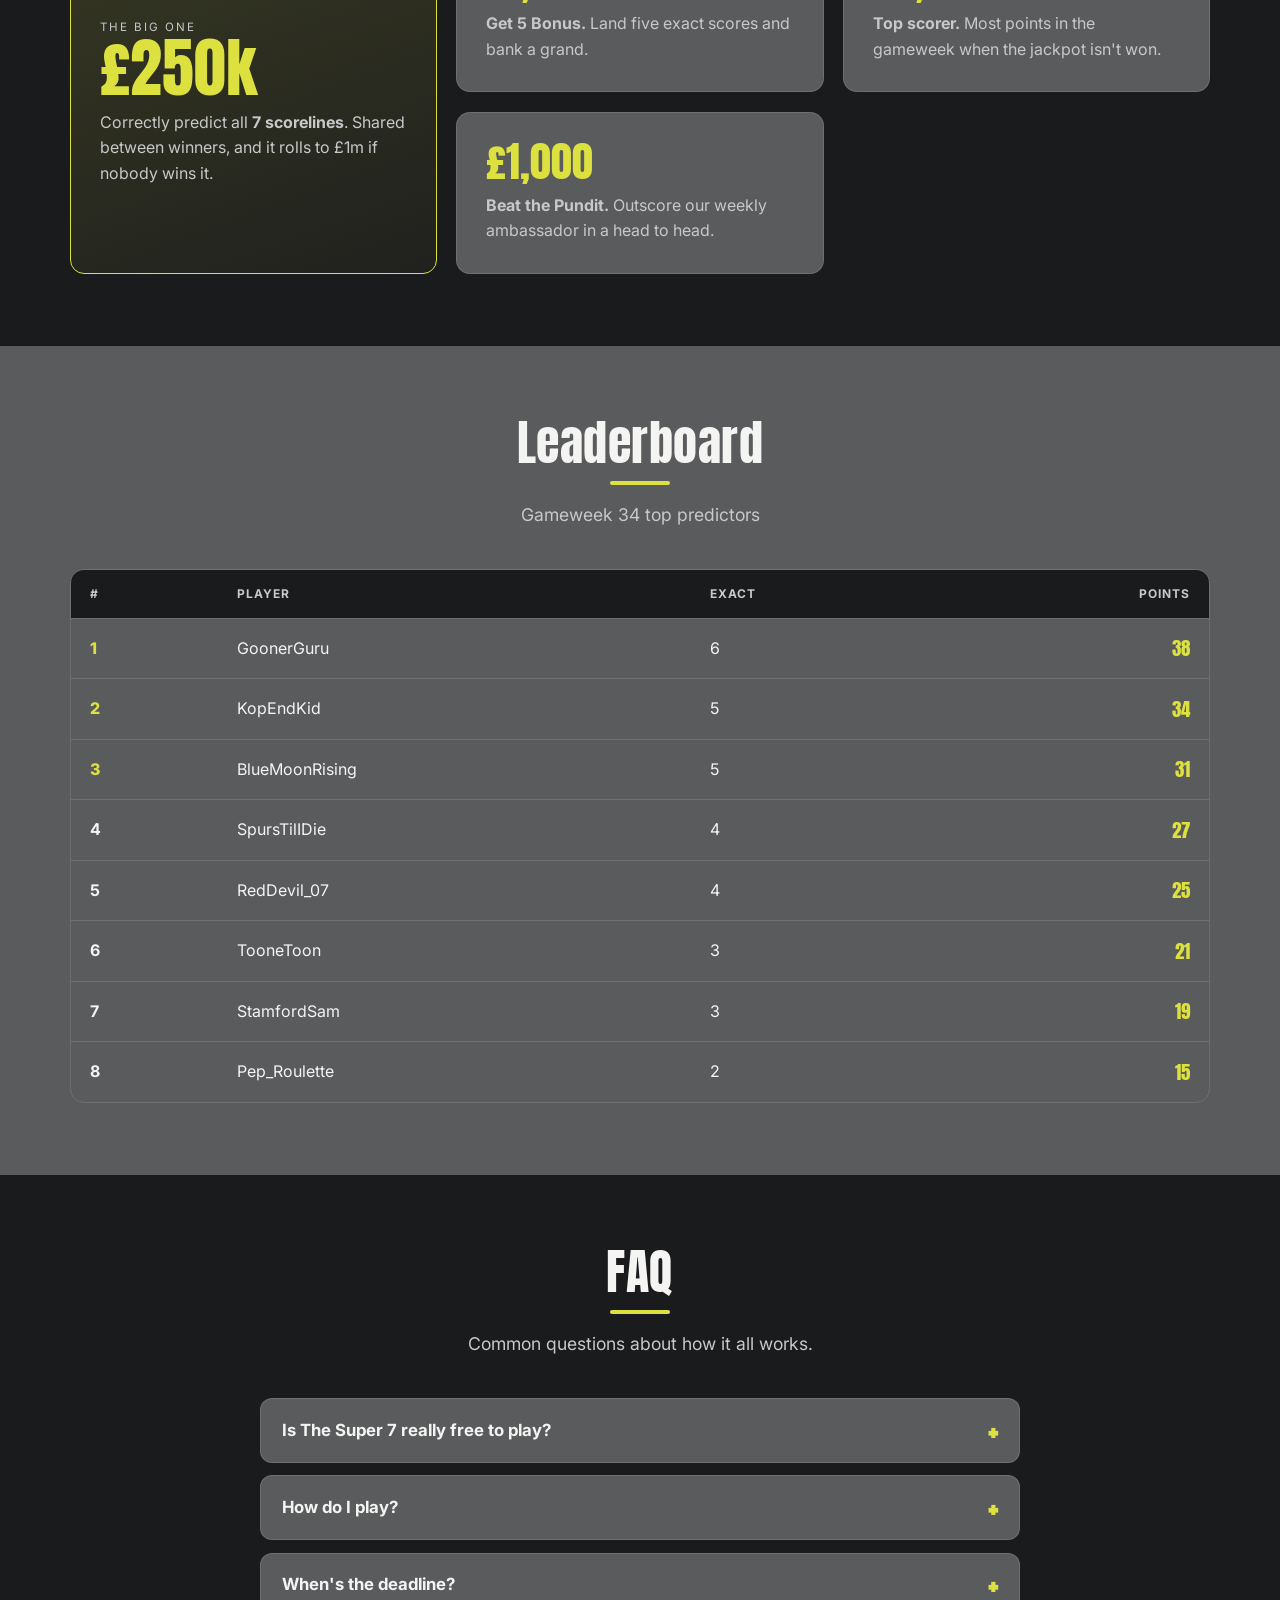
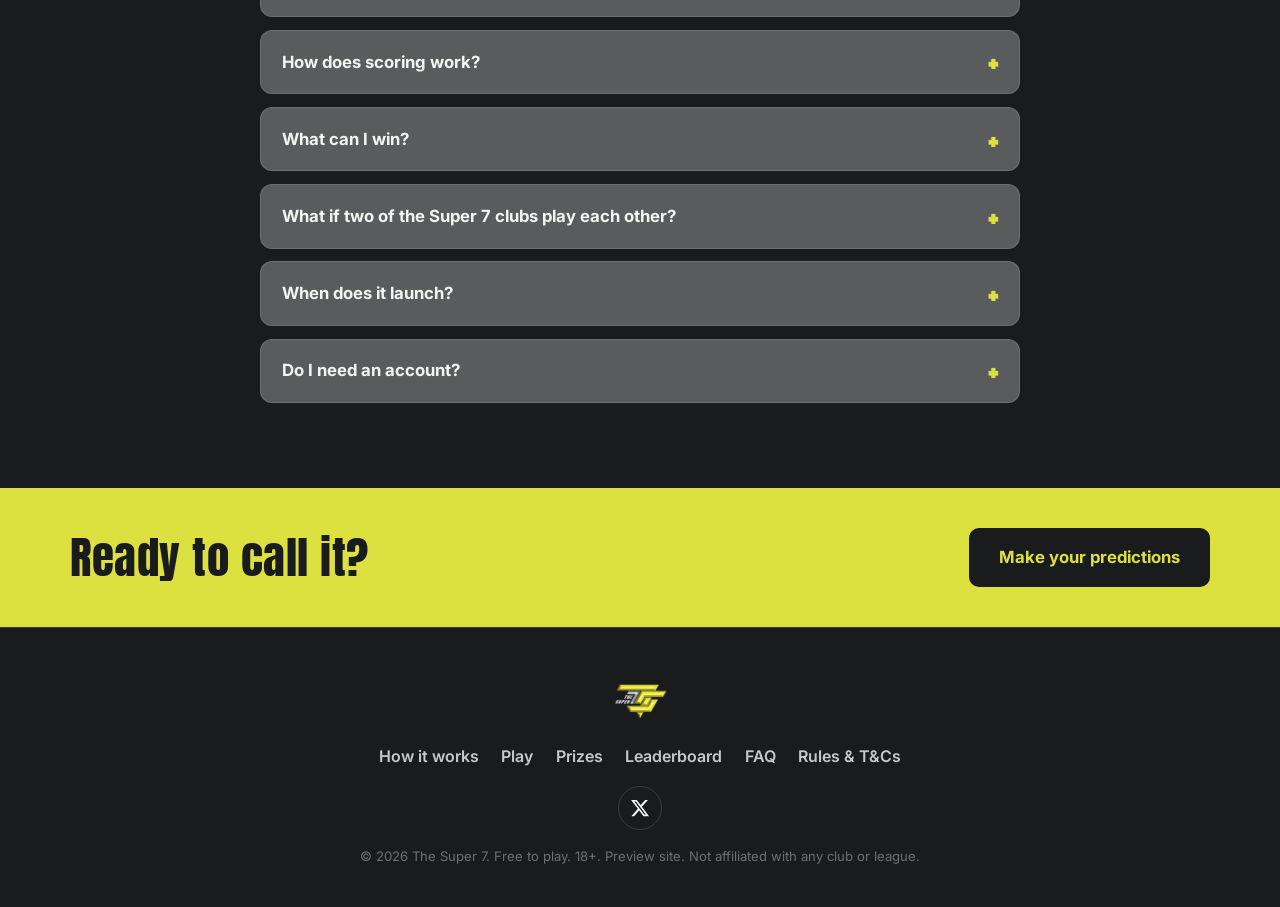
==== commit 0c3d6fd5: "Add SEO meta, robots.txt, sitemap.xml and a Search Console verification slot - Canonical URLs, Open " ====
--- a/vercel/index.html
+++ b/vercel/index.html
@@ -4,7 +4,26 @@
   <meta charset="UTF-8" />
   <meta name="viewport" content="width=device-width, initial-scale=1.0" />
   <title>The Super 7 | The Home of the Super 7</title>
-  <meta name="description" content="Predict the scores of the Super 7 clubs every gameweek for free. Beat the deadline, top the leaderboard, win the jackpot." />
+  <meta name="description" content="An all new free to play football prediction game. Predict the score and first scorer for each of the Super 7 clubs every gameweek to win cash and prizes." />
+  <link rel="canonical" href="https://thesuper7.com/" />
+  <meta name="robots" content="index, follow" />
+  <meta name="theme-color" content="#1A1B1D" />
+
+  <!-- Open Graph / social sharing -->
+  <meta property="og:type" content="website" />
+  <meta property="og:site_name" content="The Super 7" />
+  <meta property="og:title" content="The Super 7 | The Home of the Super 7" />
+  <meta property="og:description" content="An all new free to play football prediction game. Predict the score and first scorer for each of the Super 7 clubs to win cash and prizes." />
+  <meta property="og:url" content="https://thesuper7.com/" />
+  <meta property="og:image" content="https://thesuper7.com/brand/assets/logo.png" />
+  <meta name="twitter:card" content="summary" />
+  <meta name="twitter:title" content="The Super 7" />
+  <meta name="twitter:description" content="Free to play football prediction game. Win cash and prizes." />
+  <meta name="twitter:image" content="https://thesuper7.com/brand/assets/logo.png" />
+
+  <!-- Google Search Console: paste your verification token into content="" below -->
+  <meta name="google-site-verification" content="REPLACE_WITH_YOUR_VERIFICATION_TOKEN" />
+
   <link rel="icon" href="brand/assets/logo.png" type="image/png" />
   <link rel="preconnect" href="https://fonts.googleapis.com" />
   <link rel="preconnect" href="https://fonts.gstatic.com" crossorigin />
--- a/vercel/css/styles.css
+++ b/vercel/css/styles.css
@@ -74,20 +74,15 @@
 .hero-title .hl { color: var(--s7-yellow); }
 .hero-sub { max-width: 620px; margin: 1.2rem auto 0; color: var(--s7-text-muted); font-size: 1.15rem; }
 
-.club-row { display: grid; grid-template-columns: repeat(auto-fit, minmax(108px, 1fr)); gap: 14px; max-width: 920px; margin: 2.2rem auto; }
-/* Pointed shield: flat top, straight sides, point at the bottom centre. */
-.shield {
-  height: 150px; padding: 3px; /* padding = visible border thickness */
-  clip-path: polygon(0 0, 100% 0, 100% 60%, 50% 100%, 0 60%);
-  filter: drop-shadow(0 6px 14px rgba(0,0,0,.4));
-}
-.shield-inner {
-  height: 100%; display: flex; align-items: center; justify-content: center;
-  padding: 8px 8px 38px; /* push text up off the point */
-  clip-path: polygon(0 0, 100% 0, 100% 60%, 50% 100%, 0 60%);
-  box-shadow: inset 0 0 20px rgba(0,0,0,.3);
-}
-.shield-name { font-family: var(--s7-font-display); font-size: 1rem; letter-spacing: .5px; text-align: center; line-height: 1.1; }
+.club-row { display: grid; grid-template-columns: repeat(auto-fit, minmax(112px, 1fr)); gap: 14px; max-width: 940px; margin: 2.2rem auto; }
+/* Heraldic shield rendered as an inline SVG, with the name overlaid. */
+.shield { position: relative; filter: drop-shadow(0 6px 14px rgba(0,0,0,.4)); }
+.shield-svg { width: 100%; height: auto; display: block; }
+.shield-name {
+  position: absolute; inset: 0; display: flex; align-items: center; justify-content: center;
+  padding: 0 14% 26%; text-align: center;
+  font-family: var(--s7-font-display); font-size: 1rem; letter-spacing: .5px; line-height: 1.05;
+}
 
 .notify { display: flex; gap: .6rem; justify-content: center; flex-wrap: wrap; margin: 0 auto 1rem; max-width: 520px; }
 .notify-input { flex: 1 1 240px; padding: .95rem 1.1rem; font-size: 1rem; font-family: var(--s7-font-body); background: rgba(26,27,29,.6); color: var(--s7-text); border: 1.5px solid var(--s7-border); border-radius: var(--s7-radius); }
@@ -282,9 +277,7 @@
   .score-val { font-size: 1.4rem; }
   .stepper button { width: 32px; height: 28px; }   /* bigger touch targets */
   .club-row { grid-template-columns: repeat(3, 1fr); gap: 10px; }
-  .shield { height: 118px; }
-  .shield-inner { padding-bottom: 30px; }
-  .shield-name { font-size: .82rem; }
+  .shield-name { font-size: .8rem; padding-bottom: 24%; }
   .notify { flex-direction: column; }
   .notify-input, .notify .btn { width: 100%; }
   .btn-lg { width: 100%; }
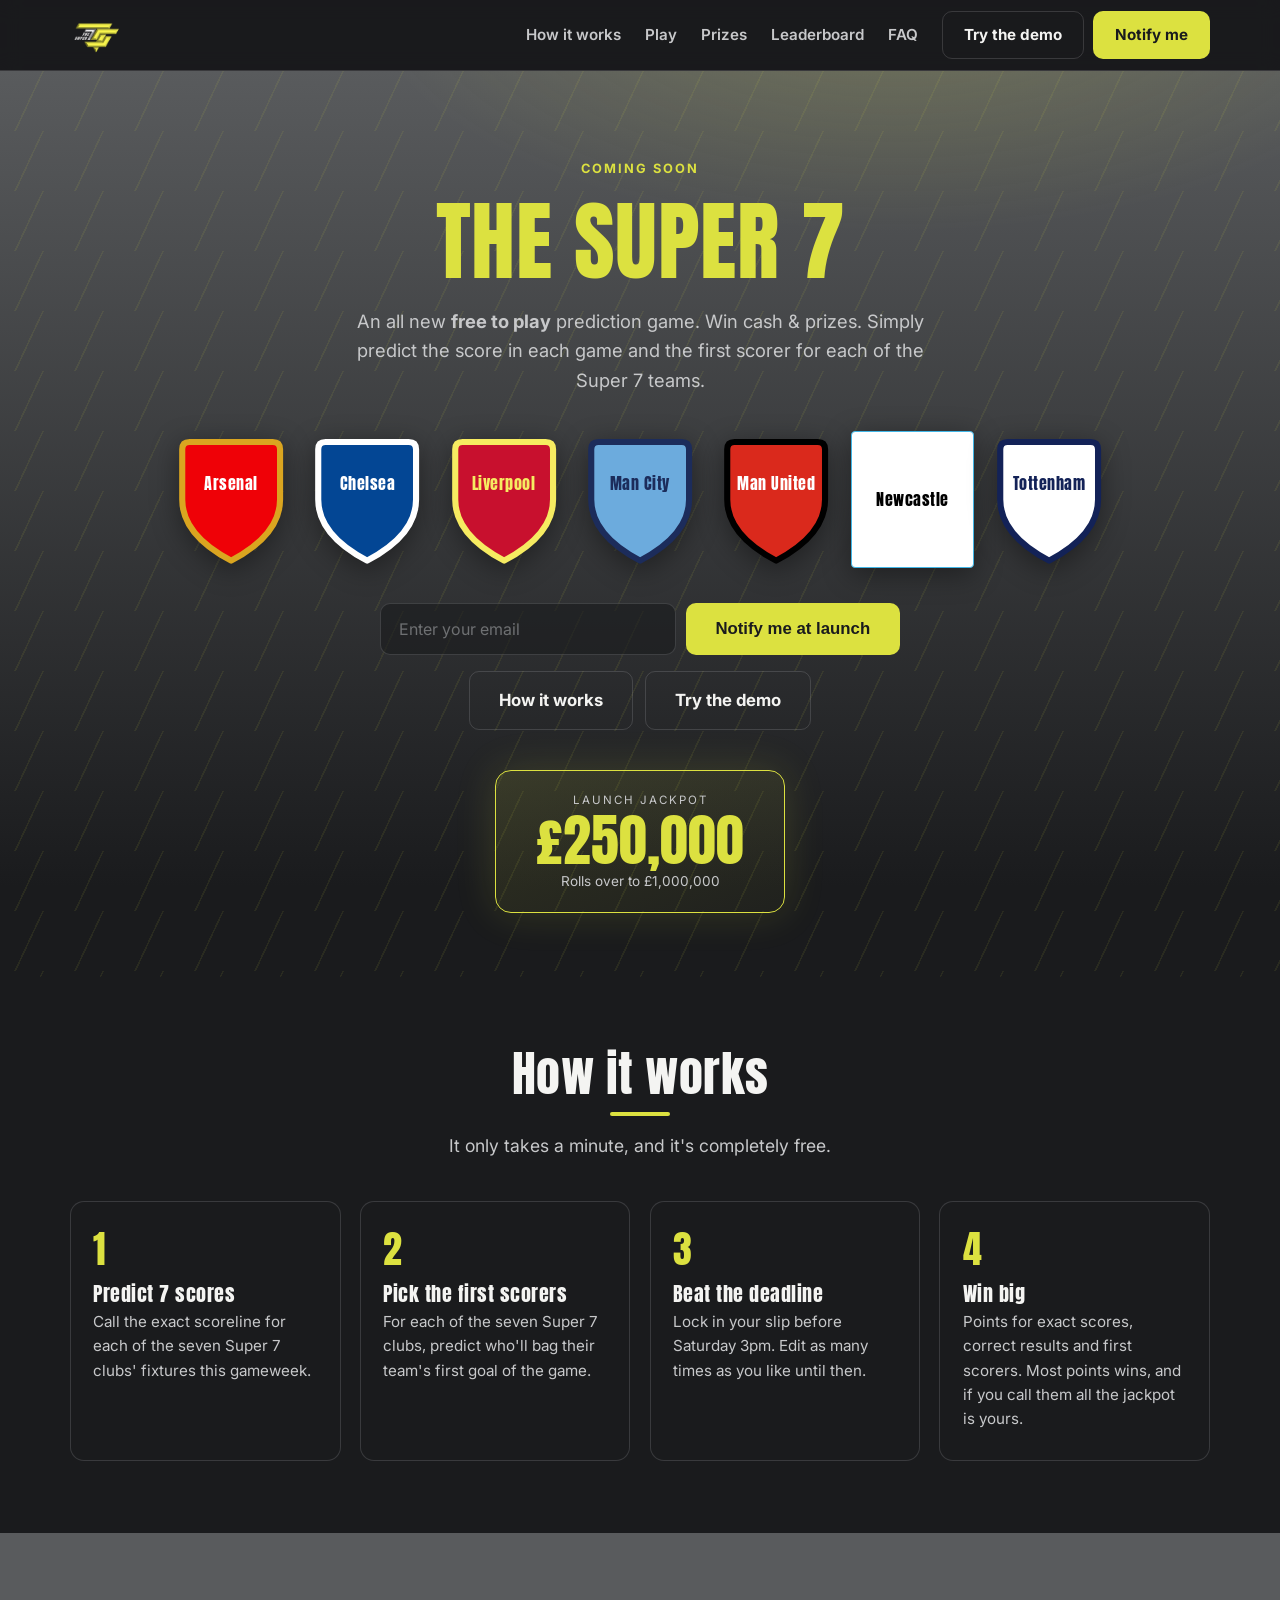
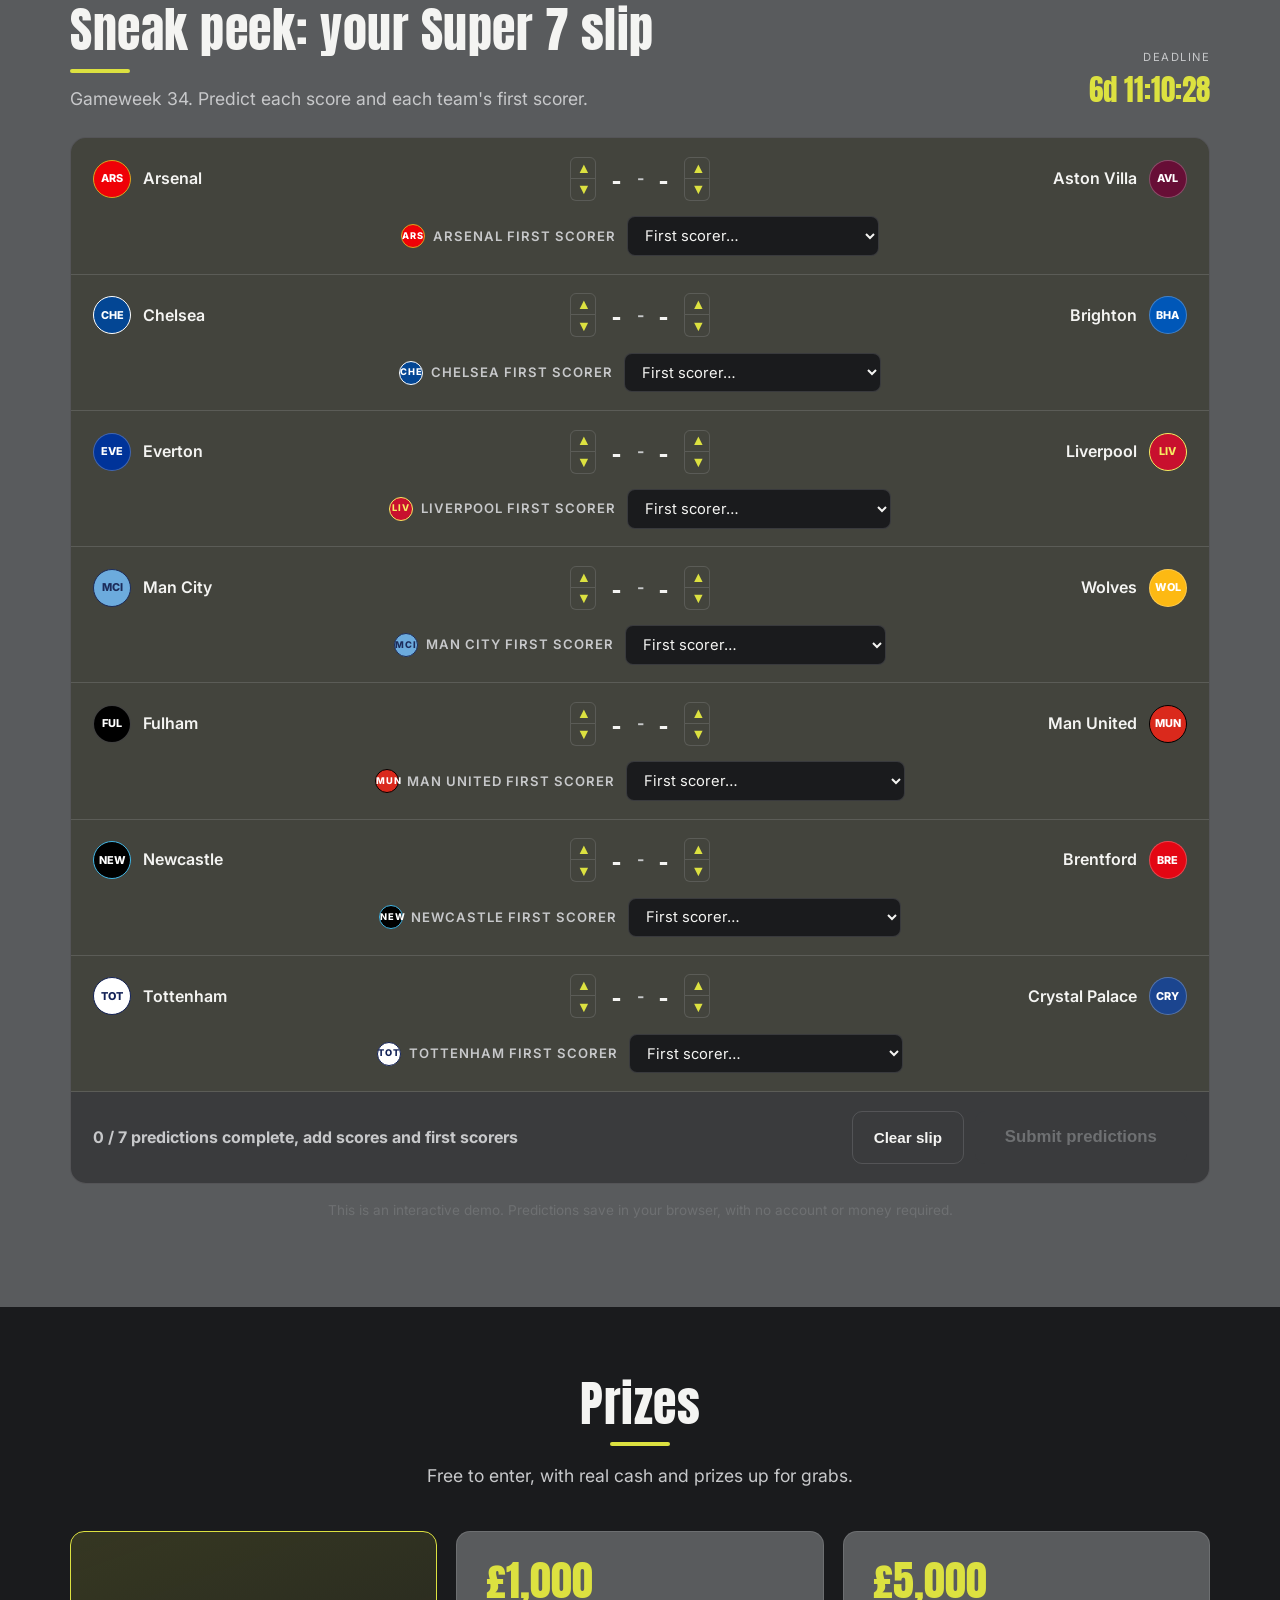
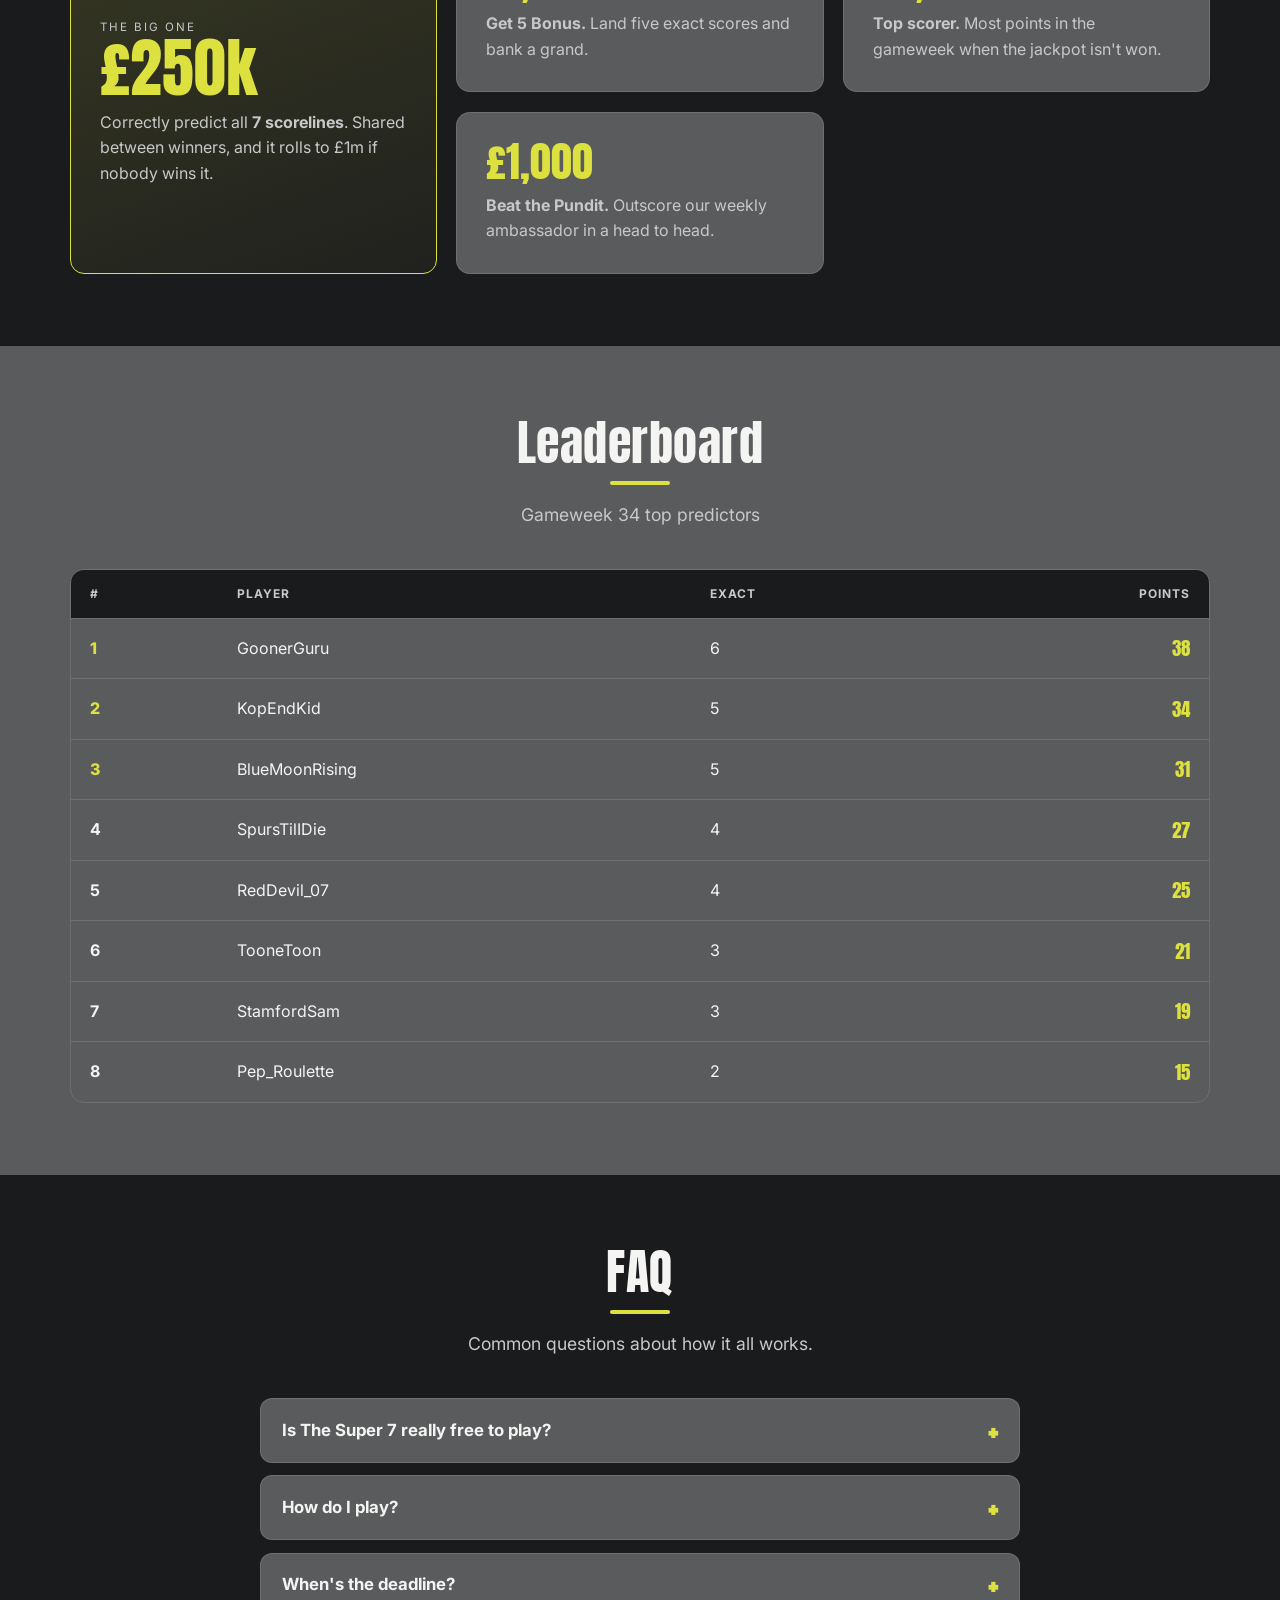
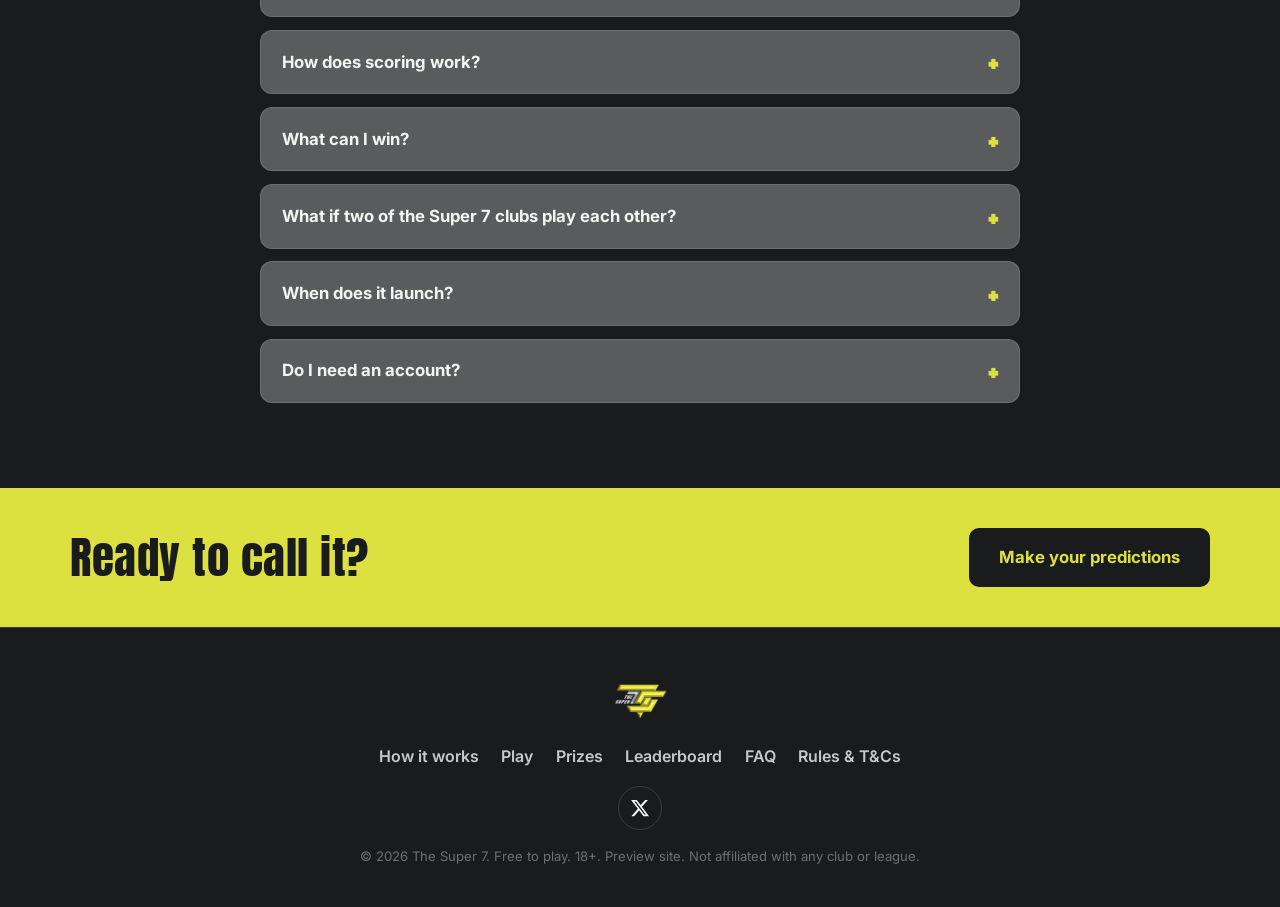
==== commit 9de88234: "Point sitemap, robots and canonical URLs at www.thesuper7.com The site is served at www.thesuper7.co" ====
--- a/vercel/index.html
+++ b/vercel/index.html
@@ -5,7 +5,7 @@
   <meta name="viewport" content="width=device-width, initial-scale=1.0" />
   <title>The Super 7 | The Home of the Super 7</title>
   <meta name="description" content="An all new free to play football prediction game. Predict the score and first scorer for each of the Super 7 clubs every gameweek to win cash and prizes." />
-  <link rel="canonical" href="https://thesuper7.com/" />
+  <link rel="canonical" href="https://www.thesuper7.com/" />
   <meta name="robots" content="index, follow" />
   <meta name="theme-color" content="#1A1B1D" />
 
@@ -14,12 +14,12 @@
   <meta property="og:site_name" content="The Super 7" />
   <meta property="og:title" content="The Super 7 | The Home of the Super 7" />
   <meta property="og:description" content="An all new free to play football prediction game. Predict the score and first scorer for each of the Super 7 clubs to win cash and prizes." />
-  <meta property="og:url" content="https://thesuper7.com/" />
-  <meta property="og:image" content="https://thesuper7.com/brand/assets/logo.png" />
+  <meta property="og:url" content="https://www.thesuper7.com/" />
+  <meta property="og:image" content="https://www.thesuper7.com/brand/assets/logo.png" />
   <meta name="twitter:card" content="summary" />
   <meta name="twitter:title" content="The Super 7" />
   <meta name="twitter:description" content="Free to play football prediction game. Win cash and prizes." />
-  <meta name="twitter:image" content="https://thesuper7.com/brand/assets/logo.png" />
+  <meta name="twitter:image" content="https://www.thesuper7.com/brand/assets/logo.png" />
 
   <!-- Google Search Console: paste your verification token into content="" below -->
   <meta name="google-site-verification" content="REPLACE_WITH_YOUR_VERIFICATION_TOKEN" />
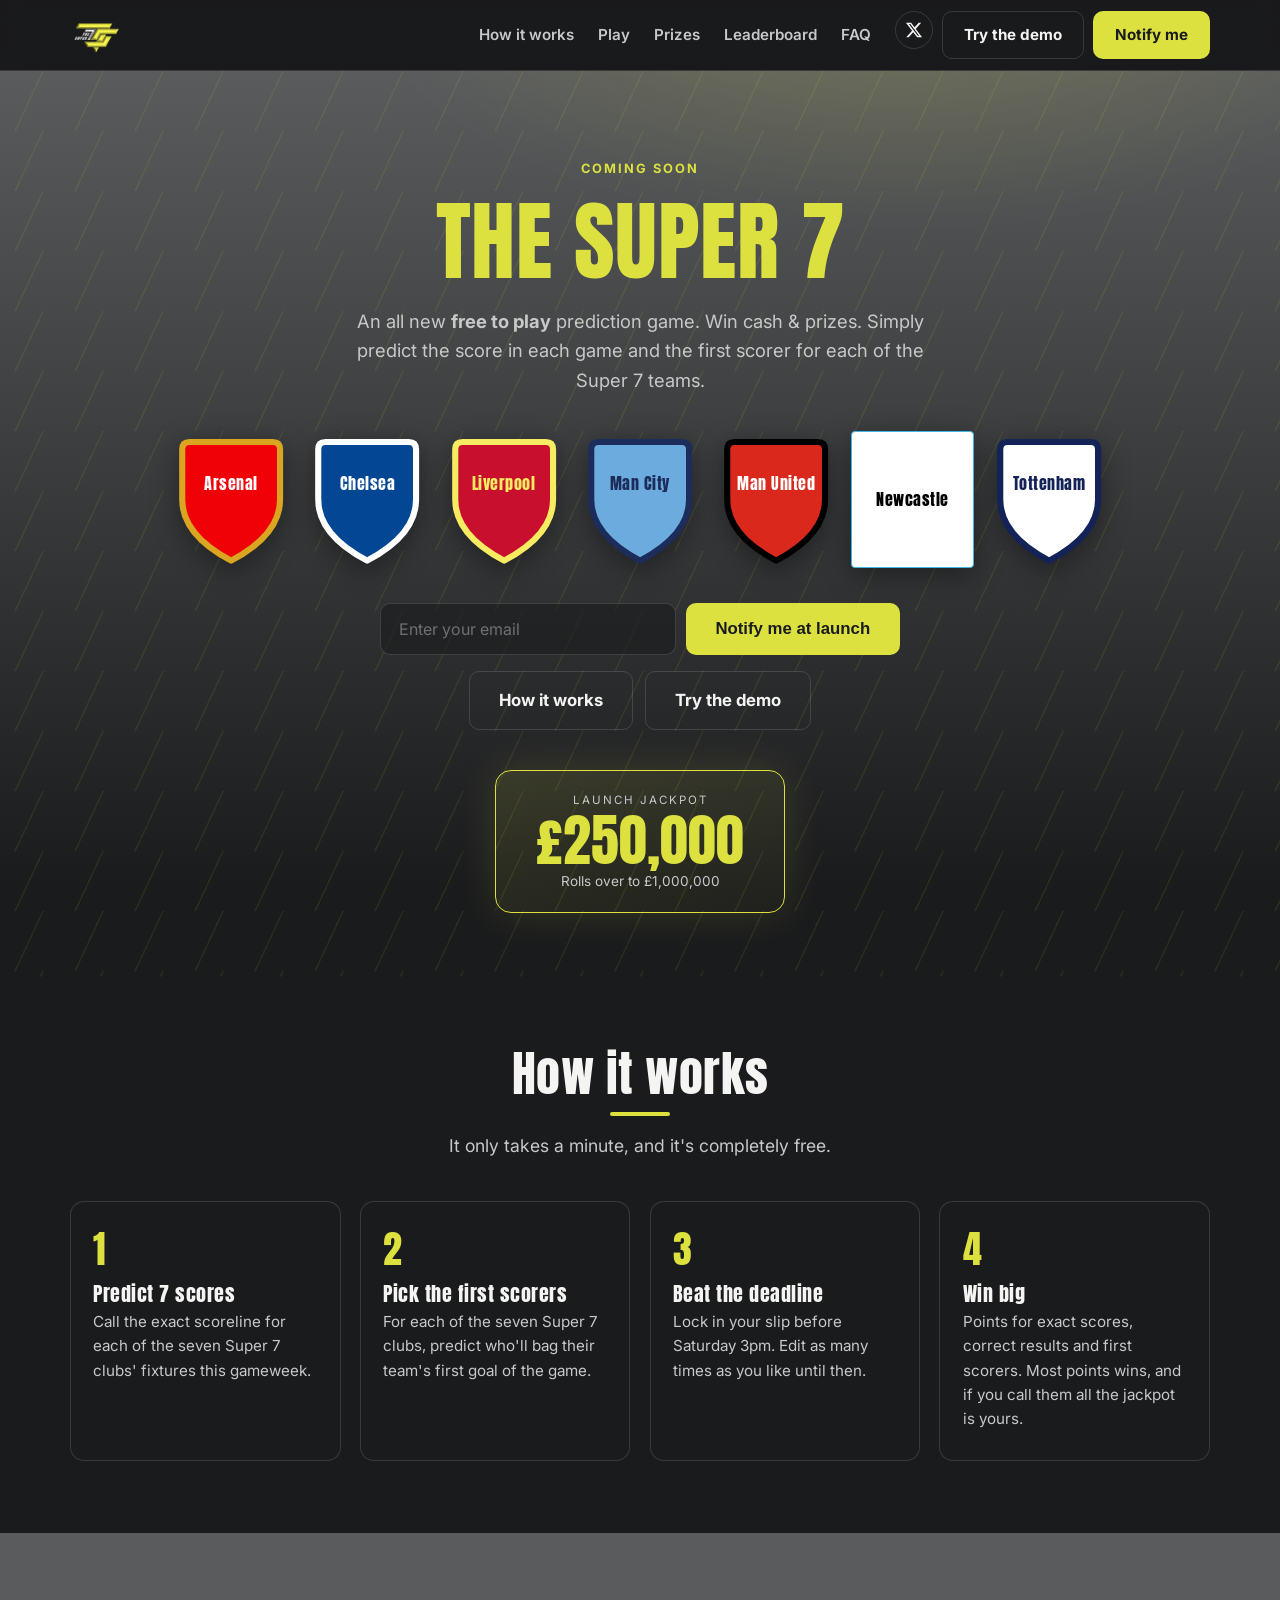
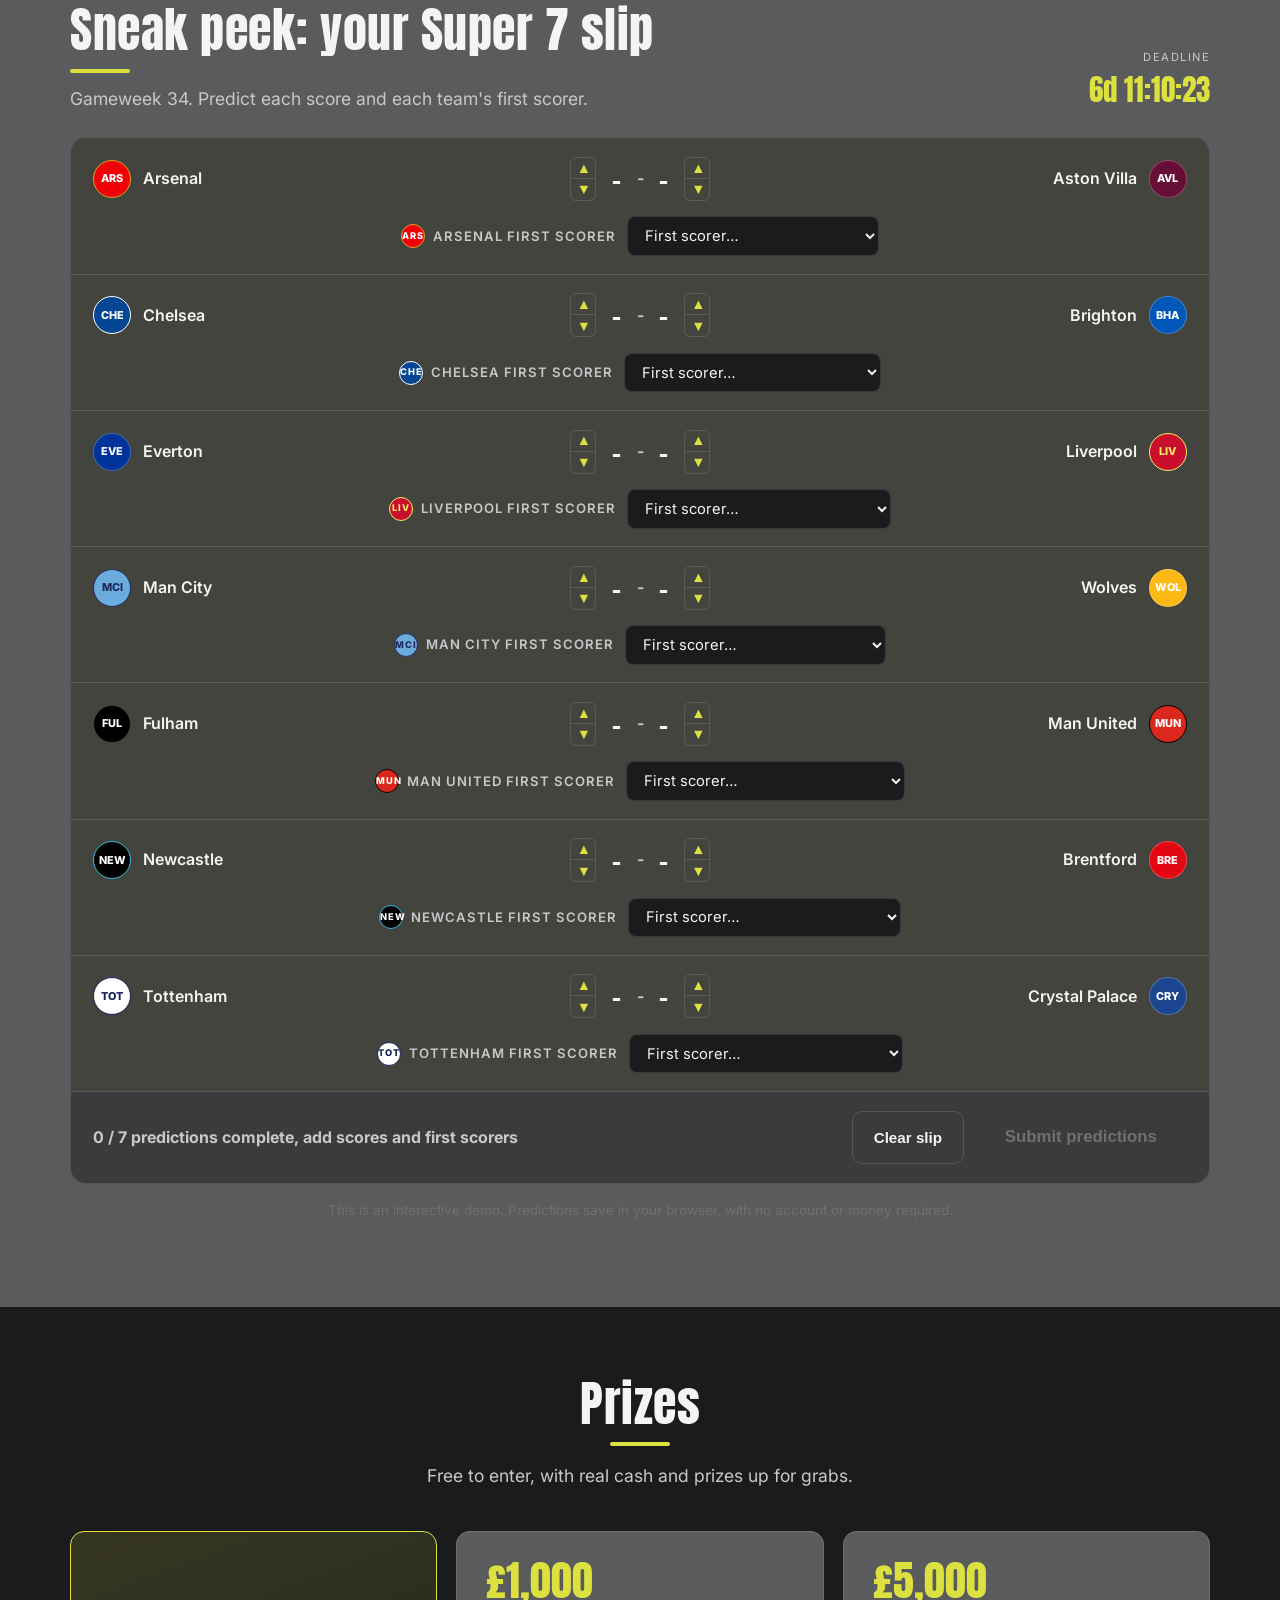
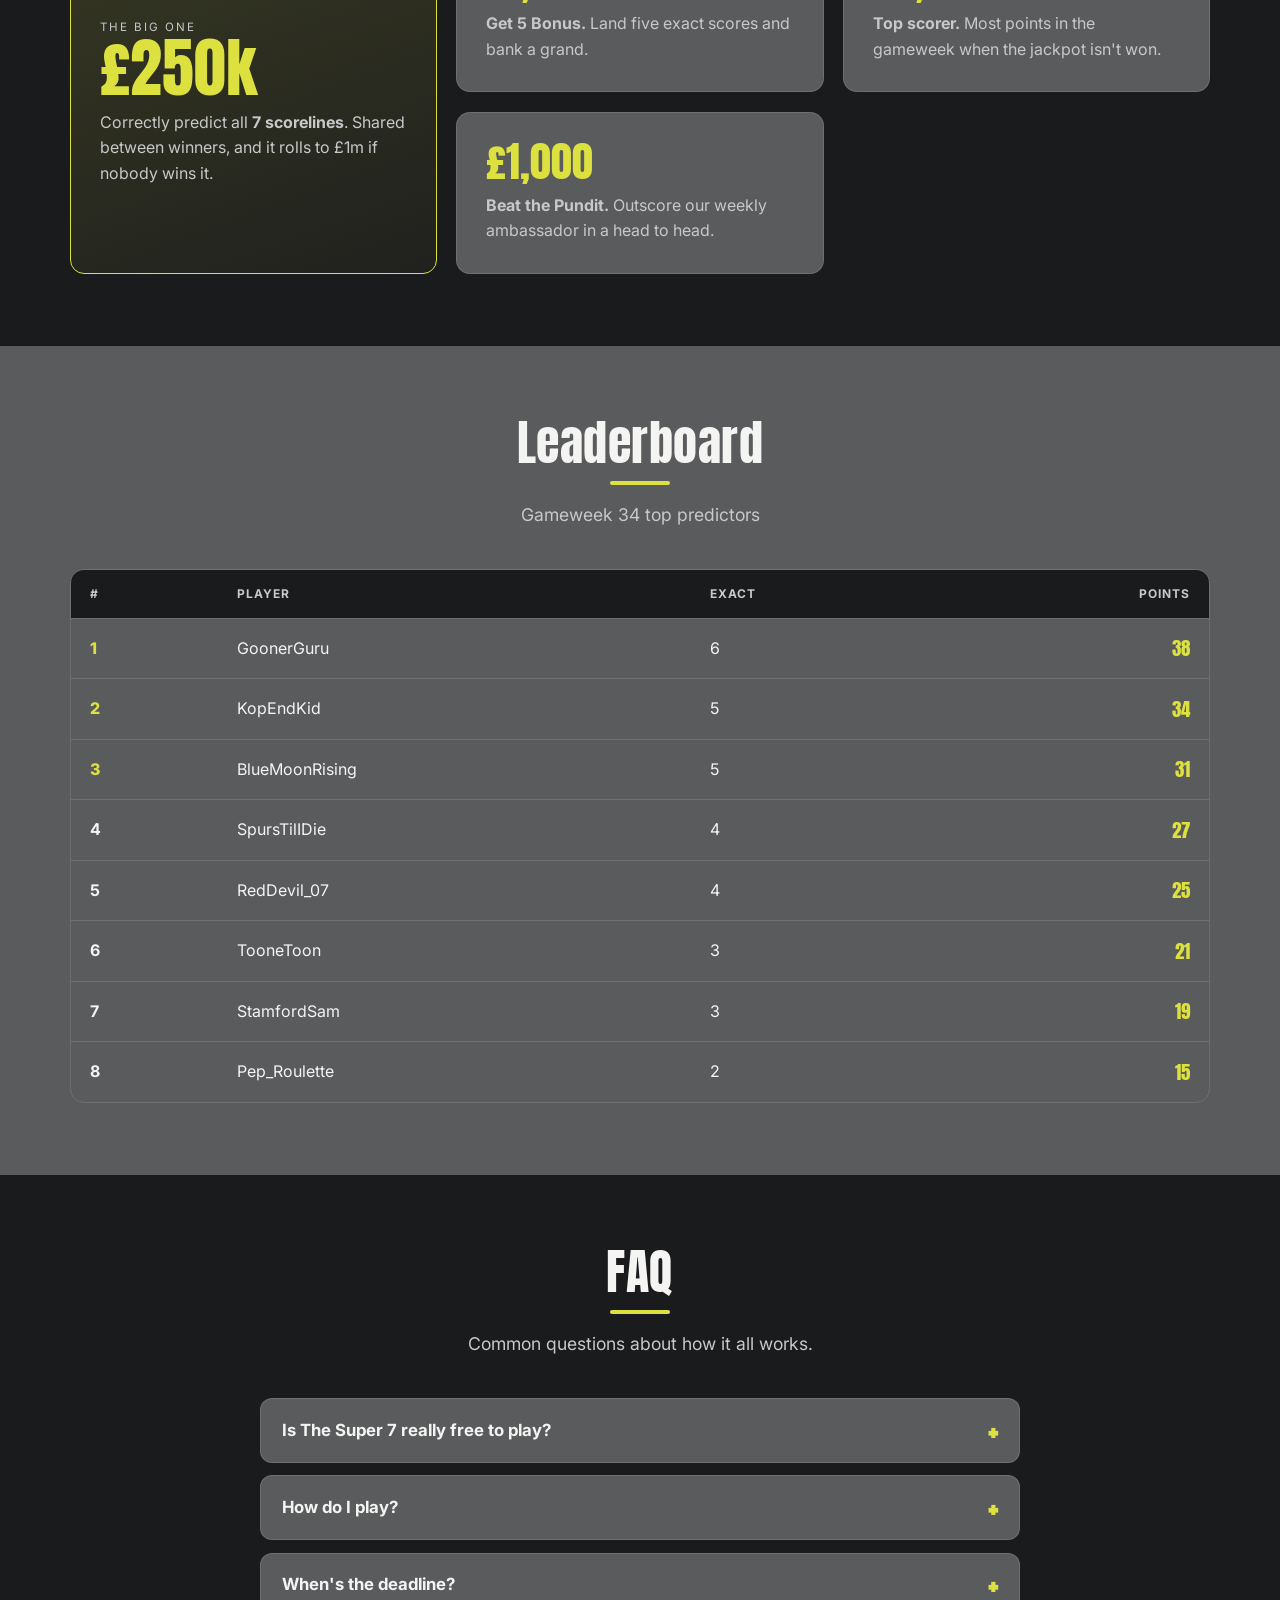
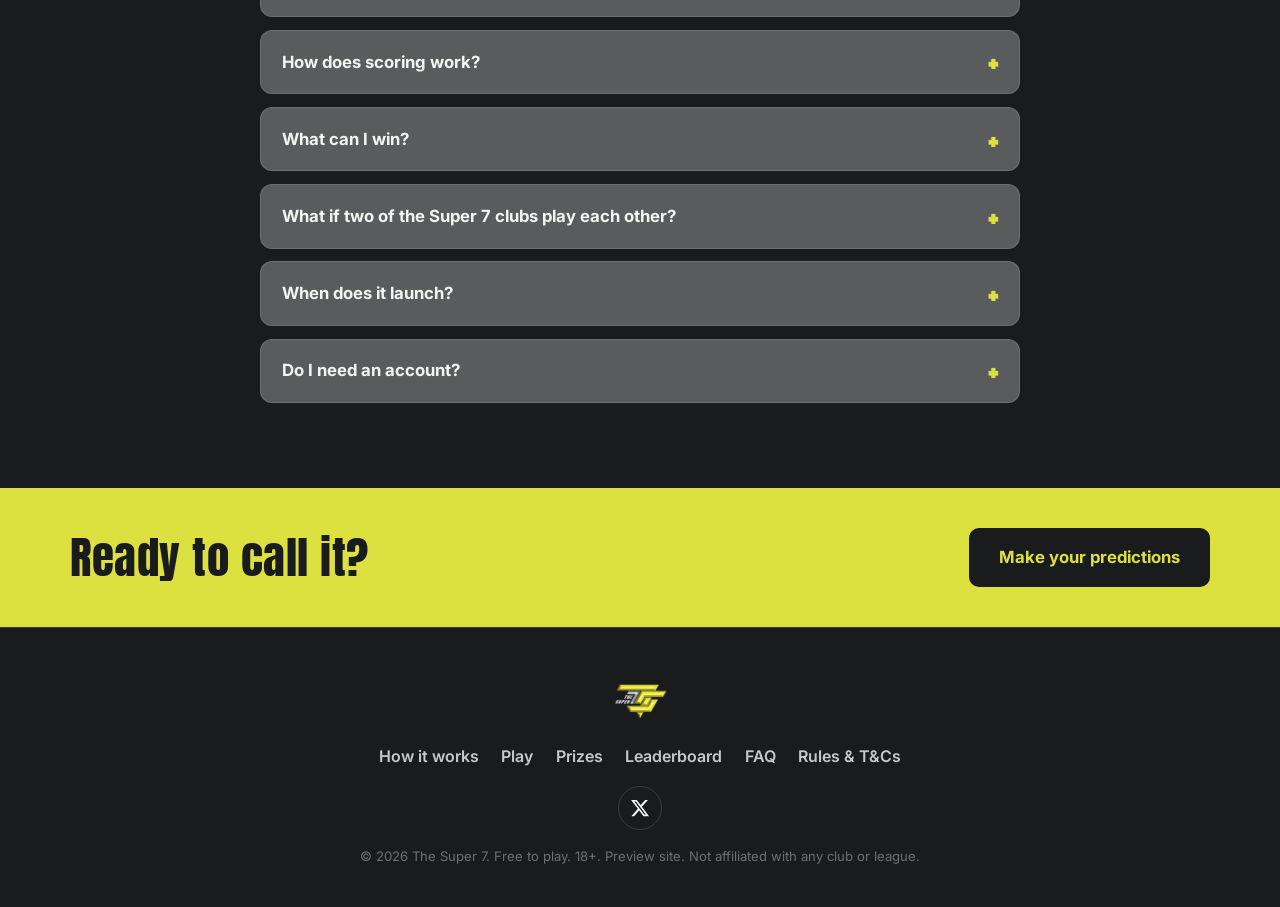
==== commit 47a9fcdc: "Add X social icon to header and link to the real account (@_TheSuper7_) - Header now shows an X icon" ====
--- a/vercel/index.html
+++ b/vercel/index.html
@@ -46,6 +46,11 @@
         <a href="#faq">FAQ</a>
       </nav>
       <div class="header-actions">
+        <a class="social social-sm" href="https://x.com/_TheSuper7_" target="_blank" rel="noopener" aria-label="The Super 7 on X">
+          <svg viewBox="0 0 24 24" width="18" height="18" fill="currentColor" aria-hidden="true">
+            <path d="M18.244 2.25h3.308l-7.227 8.26 8.502 11.24H16.17l-5.214-6.817L4.99 21.75H1.68l7.73-8.835L1.254 2.25H8.08l4.713 6.231zm-1.161 17.52h1.833L7.084 4.126H5.117z"/>
+          </svg>
+        </a>
         <a href="#play" class="btn btn-ghost">Try the demo</a>
         <a href="#notify" class="btn btn-primary">Notify me</a>
       </div>
@@ -250,7 +255,7 @@
         <a href="rules.html">Rules &amp; T&amp;Cs</a>
       </nav>
       <div class="socials">
-        <a class="social" href="https://x.com/thesuper7" target="_blank" rel="noopener" aria-label="The Super 7 on X (Twitter)">
+        <a class="social" href="https://x.com/_TheSuper7_" target="_blank" rel="noopener" aria-label="The Super 7 on X (Twitter)">
           <svg viewBox="0 0 24 24" width="20" height="20" fill="currentColor" aria-hidden="true">
             <path d="M18.244 2.25h3.308l-7.227 8.26 8.502 11.24H16.17l-5.214-6.817L4.99 21.75H1.68l7.73-8.835L1.254 2.25H8.08l4.713 6.231zm-1.161 17.52h1.833L7.084 4.126H5.117z"/>
           </svg>
--- a/vercel/css/styles.css
+++ b/vercel/css/styles.css
@@ -206,6 +206,7 @@
 .socials { display: flex; gap: .8rem; justify-content: center; }
 .social { width: 44px; height: 44px; border-radius: 50%; display: grid; place-items: center; border: 1px solid var(--s7-border); color: var(--s7-text); transition: transform .12s ease, border-color .15s, color .15s; }
 .social:hover { border-color: var(--s7-yellow); color: var(--s7-yellow); transform: translateY(-2px); }
+.social-sm { width: 38px; height: 38px; }
 
 /* ---------- Legal / content pages ---------- */
 .legal-page { padding: 3rem 0 4rem; }
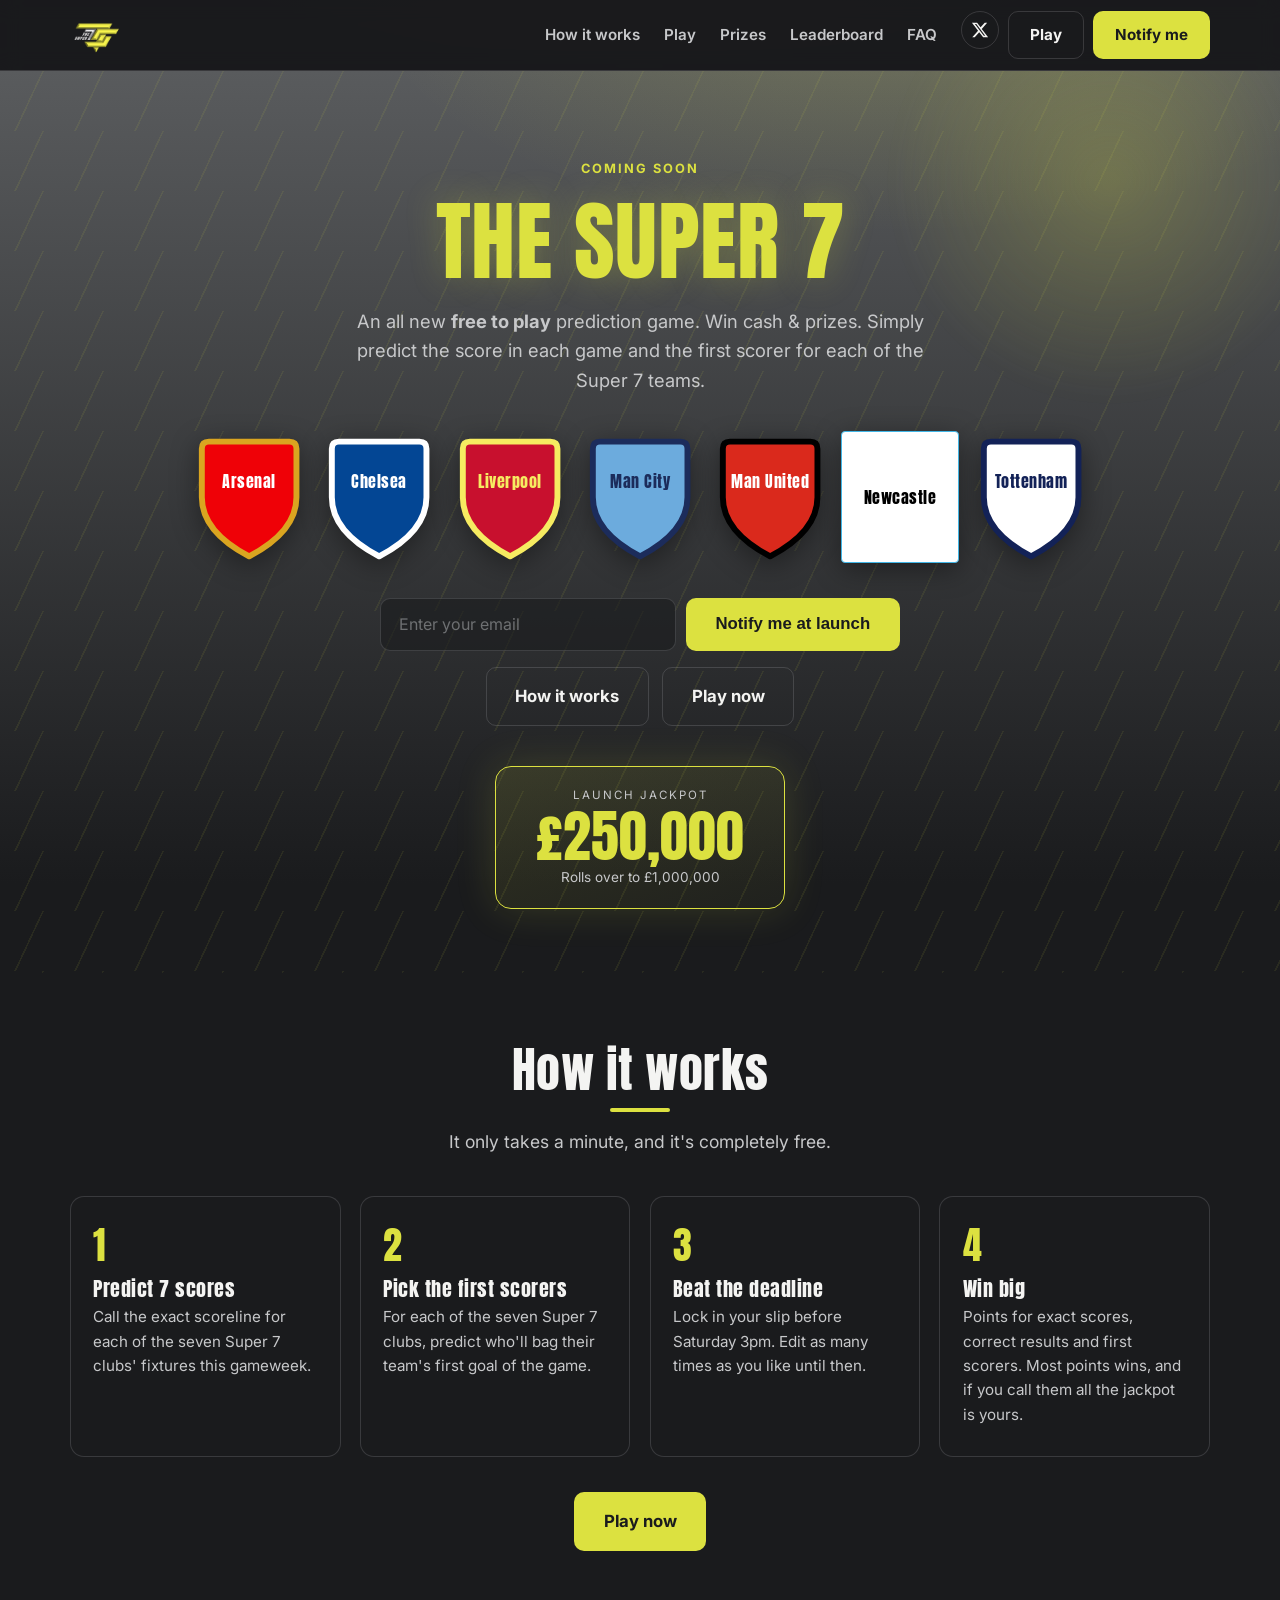
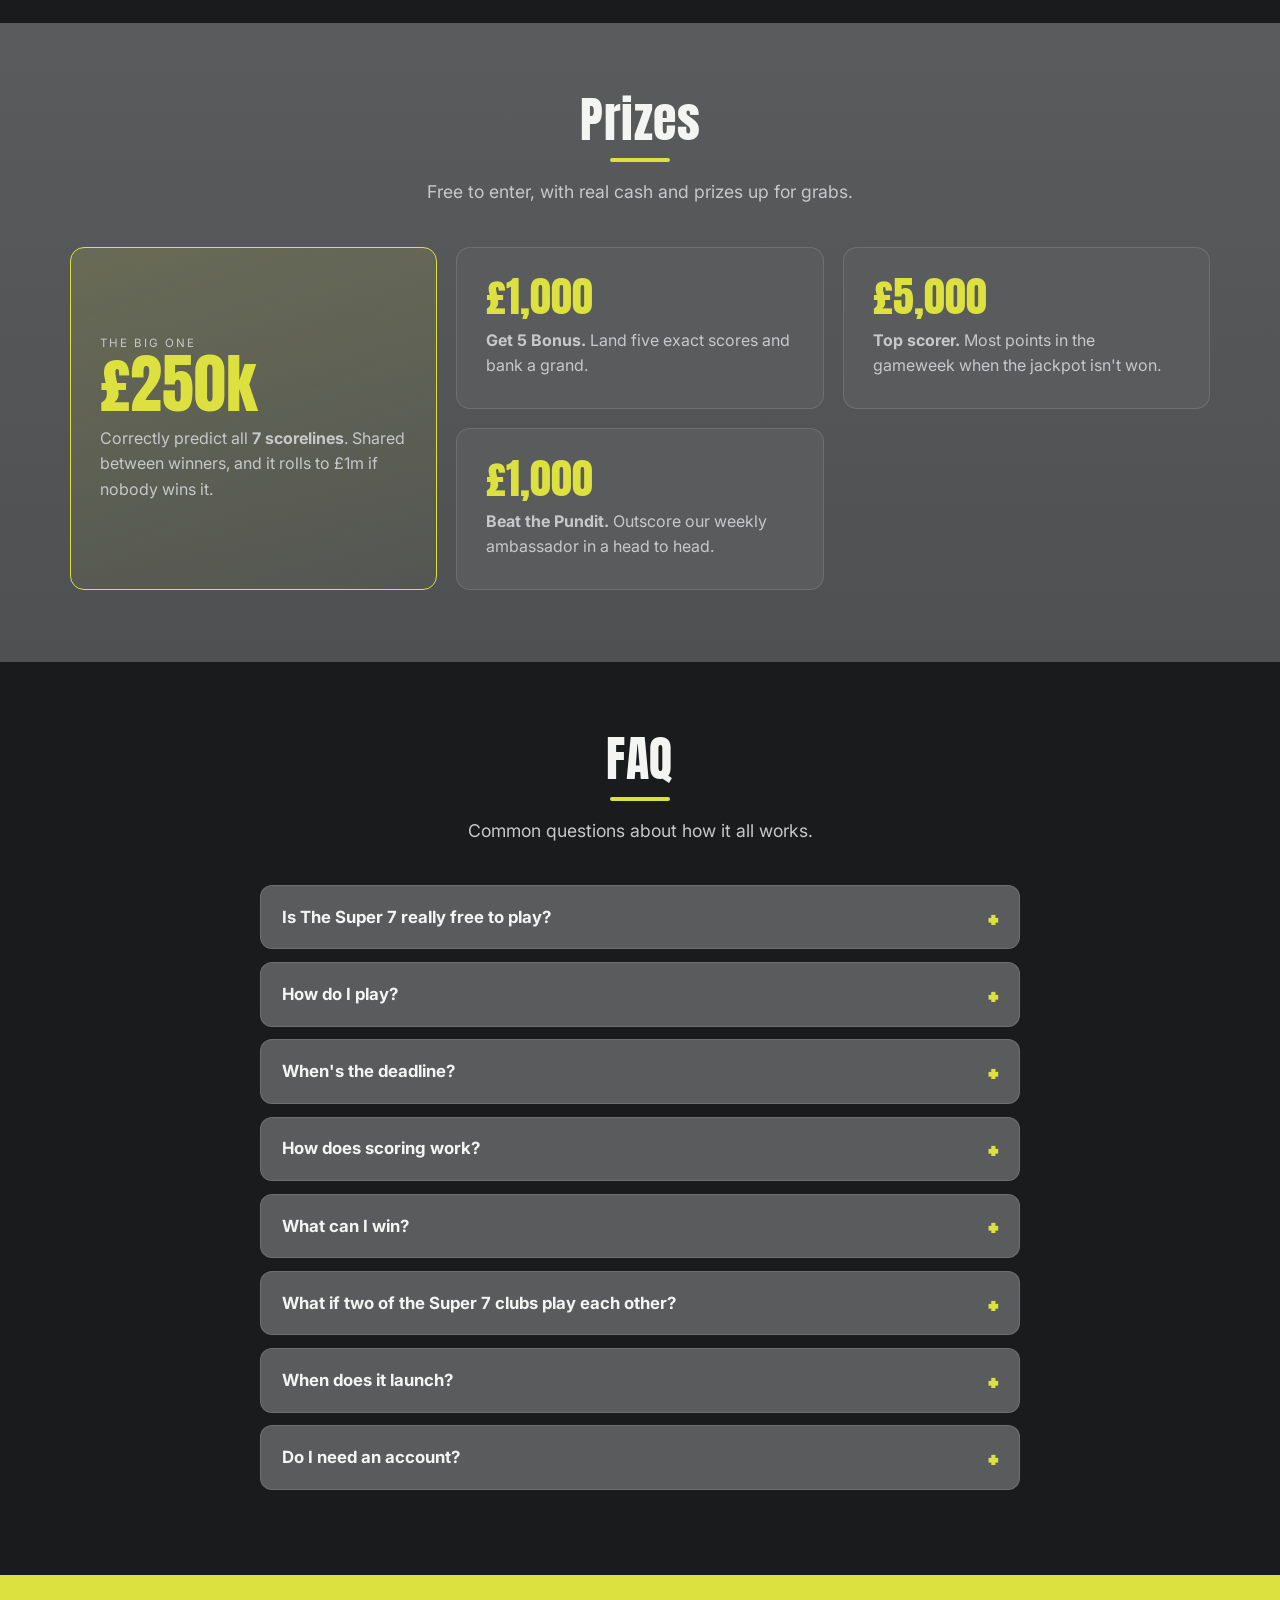
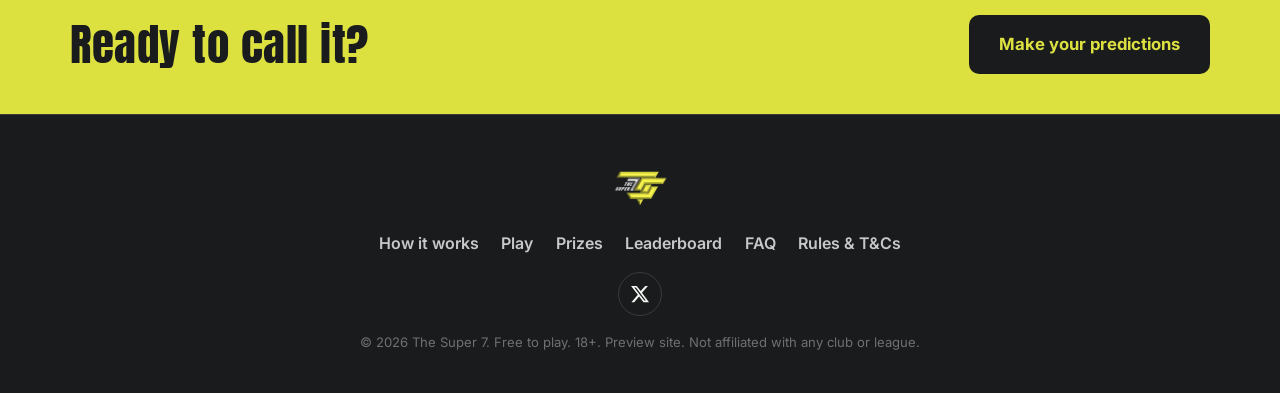
==== commit 37db9a1a: "Split into separate pages: landing, game, and leaderboard - index.html is now landing-only (hero, ho" ====
--- a/vercel/index.html
+++ b/vercel/index.html
@@ -35,14 +35,14 @@
   <!-- ===== Header ===== -->
   <header class="site-header" id="top">
     <div class="container header-inner">
-      <a class="brand" href="#top">
+      <a class="brand" href="index.html">
         <img src="brand/assets/logo.png" alt="The Super 7" class="brand-mark" />
       </a>
       <nav class="nav" id="nav">
         <a href="#how">How it works</a>
-        <a href="#play">Play</a>
+        <a href="game.html">Play</a>
         <a href="#prizes">Prizes</a>
-        <a href="#leaderboard">Leaderboard</a>
+        <a href="leaderboard.html">Leaderboard</a>
         <a href="#faq">FAQ</a>
       </nav>
       <div class="header-actions">
@@ -51,7 +51,7 @@
             <path d="M18.244 2.25h3.308l-7.227 8.26 8.502 11.24H16.17l-5.214-6.817L4.99 21.75H1.68l7.73-8.835L1.254 2.25H8.08l4.713 6.231zm-1.161 17.52h1.833L7.084 4.126H5.117z"/>
           </svg>
         </a>
-        <a href="#play" class="btn btn-ghost">Try the demo</a>
+        <a href="game.html" class="btn btn-ghost">Play</a>
         <a href="#notify" class="btn btn-primary">Notify me</a>
       </div>
       <button class="menu-toggle" id="menuToggle" aria-label="Menu">☰</button>
@@ -77,7 +77,7 @@
 
       <div class="hero-cta">
         <a href="#how" class="btn btn-ghost btn-lg">How it works</a>
-        <a href="#play" class="btn btn-ghost btn-lg">Try the demo</a>
+        <a href="game.html" class="btn btn-ghost btn-lg">Play now</a>
       </div>
 
       <div class="jackpot">
@@ -115,40 +115,14 @@
           <p>Points for exact scores, correct results and first scorers. Most points wins, and if you call them all the jackpot is yours.</p>
         </div>
       </div>
-    </div>
-  </section>
-
-  <!-- ===== Play / Predictor demo ===== -->
-  <section class="section section-alt" id="play">
-    <div class="container">
-      <div class="play-head">
-        <div>
-          <h2 class="section-title">Sneak peek: your Super 7 slip</h2>
-          <p class="section-lead">Gameweek 34. Predict each score and each team's first scorer.</p>
-        </div>
-        <div class="deadline">
-          <span class="deadline-label">Deadline</span>
-          <span class="deadline-timer" id="timer">--:--:--</span>
-        </div>
-      </div>
-
-      <div class="slip">
-        <div class="fixtures" id="fixtures"><!-- injected by JS --></div>
-
-        <div class="slip-footer">
-          <p class="slip-status" id="slipStatus">0 / 7 predictions made</p>
-          <div class="slip-actions">
-            <button class="btn btn-ghost" id="clearBtn">Clear slip</button>
-            <button class="btn btn-primary btn-lg" id="submitBtn" disabled>Submit predictions</button>
-          </div>
-        </div>
-      </div>
-      <p class="demo-note">This is an interactive demo. Predictions save in your browser, with no account or money required.</p>
+      <div class="section-cta">
+        <a href="game.html" class="btn btn-primary btn-lg">Play now</a>
+      </div>
     </div>
   </section>
 
   <!-- ===== Prizes ===== -->
-  <section class="section" id="prizes">
+  <section class="section section-alt" id="prizes">
     <div class="container">
       <h2 class="section-title">Prizes</h2>
       <p class="section-lead">Free to enter, with real cash and prizes up for grabs.</p>
@@ -174,22 +148,6 @@
     </div>
   </section>
 
-  <!-- ===== Leaderboard ===== -->
-  <section class="section section-alt" id="leaderboard">
-    <div class="container">
-      <h2 class="section-title">Leaderboard</h2>
-      <p class="section-lead">Gameweek 34 top predictors</p>
-      <div class="table-wrap">
-        <table class="leaderboard">
-          <thead>
-            <tr><th>#</th><th>Player</th><th>Exact</th><th class="num">Points</th></tr>
-          </thead>
-          <tbody id="leaderboardBody"><!-- injected by JS --></tbody>
-        </table>
-      </div>
-    </div>
-  </section>
-
   <!-- ===== FAQ ===== -->
   <section class="section" id="faq">
     <div class="container">
@@ -236,7 +194,7 @@
   <section class="cta-strip">
     <div class="container cta-inner">
       <h2>Ready to call it?</h2>
-      <a href="#play" class="btn btn-primary btn-lg">Make your predictions</a>
+      <a href="game.html" class="btn btn-primary btn-lg">Make your predictions</a>
     </div>
   </section>
 
@@ -248,9 +206,9 @@
       </div>
       <nav class="footer-nav">
         <a href="#how">How it works</a>
-        <a href="#play">Play</a>
+        <a href="game.html">Play</a>
         <a href="#prizes">Prizes</a>
-        <a href="#leaderboard">Leaderboard</a>
+        <a href="leaderboard.html">Leaderboard</a>
         <a href="#faq">FAQ</a>
         <a href="rules.html">Rules &amp; T&amp;Cs</a>
       </nav>
@@ -265,16 +223,6 @@
     </div>
   </footer>
 
-  <!-- ===== Success modal ===== -->
-  <div class="modal" id="modal" aria-hidden="true">
-    <div class="modal-card">
-      <div class="modal-check">✓</div>
-      <h3>Slip submitted!</h3>
-      <p id="modalText">You're in for Gameweek 34. Good luck!</p>
-      <button class="btn btn-primary" id="modalClose">Done</button>
-    </div>
-  </div>
-
   <script src="js/app.js"></script>
 </body>
 </html>
--- a/vercel/css/styles.css
+++ b/vercel/css/styles.css
@@ -74,10 +74,24 @@
 .hero-title .hl { color: var(--s7-yellow); }
 .hero-sub { max-width: 620px; margin: 1.2rem auto 0; color: var(--s7-text-muted); font-size: 1.15rem; }
 
-.club-row { display: grid; grid-template-columns: repeat(auto-fit, minmax(112px, 1fr)); gap: 14px; max-width: 940px; margin: 2.2rem auto; }
+.club-row { display: grid; grid-template-columns: repeat(7, 1fr); gap: 12px; max-width: 900px; margin: 2.2rem auto; }
 /* Heraldic shield rendered as an inline SVG, with the name overlaid. */
-.shield { position: relative; filter: drop-shadow(0 6px 14px rgba(0,0,0,.4)); }
+.shield { position: relative; filter: drop-shadow(0 6px 14px rgba(0,0,0,.4)); transition: transform .25s ease, filter .25s ease; }
+.shield:hover { transform: translateY(-6px) scale(1.05); filter: drop-shadow(0 14px 24px rgba(0,0,0,.55)); }
 .shield-svg { width: 100%; height: auto; display: block; }
+/* Striped shield (Newcastle): CSS mask of the shield shape over a stripe gradient. */
+.shield-striped {
+  --shield-mask: url("data:image/svg+xml,%3Csvg xmlns='http://www.w3.org/2000/svg' viewBox='0 0 100 112'%3E%3Cpath d='M16,9 H84 Q90,9 90,15 V56 Q90,85 50,106 Q10,85 10,56 V15 Q10,9 16,9 Z' fill='black'/%3E%3C/svg%3E");
+  position: relative; display: block; width: 100%; aspect-ratio: 100 / 112;
+  -webkit-mask: var(--shield-mask) center / 100% 100% no-repeat;
+          mask: var(--shield-mask) center / 100% 100% no-repeat;
+}
+.shield-stripes {
+  position: absolute; inset: 4px;
+  background: repeating-linear-gradient(90deg, #000 0 12.5%, #fff 12.5% 25%);
+  -webkit-mask: var(--shield-mask) center / 100% 100% no-repeat;
+          mask: var(--shield-mask) center / 100% 100% no-repeat;
+}
 .shield-name {
   position: absolute; inset: 0; display: flex; align-items: center; justify-content: center;
   padding: 0 14% 26%; text-align: center;
@@ -108,6 +122,8 @@
 .section-title { font-size: clamp(2rem, 5vw, 3rem); margin: 0; text-align: center; }
 .section-title::after { content: ""; display: block; width: 60px; height: 4px; background: var(--s7-yellow); margin: .8rem auto 0; border-radius: 2px; }
 .section-lead { text-align: center; color: var(--s7-text-muted); margin: 1rem 0 2.5rem; font-size: 1.1rem; }
+.page-top { min-height: 62vh; }
+.section-cta { text-align: center; margin-top: 2.2rem; }
 
 /* Steps */
 .steps { display: grid; grid-template-columns: repeat(4, 1fr); gap: 1.2rem; }
@@ -287,3 +303,80 @@
   .cta-inner { flex-direction: column; text-align: center; }
   .section { padding: 3rem 0; }
 }
+
+/* ============================================================
+   Polish & motion
+   ============================================================ */
+
+@keyframes s7-drift  { from { background-position: 0 0; } to { background-position: 60px 60px; } }
+@keyframes s7-floatA { 0%,100% { transform: translate(0,0); } 50% { transform: translate(40px, 30px); } }
+@keyframes s7-floatB { 0%,100% { transform: translate(0,0); } 50% { transform: translate(-46px, 22px); } }
+@keyframes s7-glow   { 0%,100% { box-shadow: 0 0 40px rgba(220,225,64,.15); } 50% { box-shadow: 0 0 72px rgba(220,225,64,.4); } }
+@keyframes s7-pop    { from { opacity: 0; transform: translateY(16px) scale(.96); } to { opacity: 1; transform: none; } }
+
+/* Layered depth on the page background */
+body { background: radial-gradient(1100px 560px at 50% -260px, rgba(220,225,64,.06), transparent 60%), var(--s7-ink); }
+
+/* Animated hero background: drifting lines + two floating colour glows */
+.hero-bg::after { animation: s7-drift 26s linear infinite; }
+.hero-bg::before {
+  content: ""; position: absolute; pointer-events: none; z-index: 0;
+  width: 480px; height: 480px; top: -130px; right: -70px; border-radius: 50%;
+  background: radial-gradient(circle, rgba(220,225,64,.22), transparent 65%);
+  filter: blur(8px); animation: s7-floatA 15s ease-in-out infinite;
+}
+.hero::before {
+  content: ""; position: absolute; pointer-events: none; z-index: 0;
+  width: 440px; height: 440px; bottom: -160px; left: -90px; border-radius: 50%;
+  background: radial-gradient(circle, rgba(108,171,221,.16), transparent 65%);
+  filter: blur(8px); animation: s7-floatB 19s ease-in-out infinite;
+}
+
+/* Headline gets a subtle glow */
+.hero-title { text-shadow: 0 0 34px rgba(220,225,64,.28); }
+
+/* Shields fade/pop in, staggered */
+.shield { animation: s7-pop .55s ease both; }
+.shield:nth-child(1) { animation-delay: .04s; }
+.shield:nth-child(2) { animation-delay: .10s; }
+.shield:nth-child(3) { animation-delay: .16s; }
+.shield:nth-child(4) { animation-delay: .22s; }
+.shield:nth-child(5) { animation-delay: .28s; }
+.shield:nth-child(6) { animation-delay: .34s; }
+.shield:nth-child(7) { animation-delay: .40s; }
+
+/* Jackpot pulses softly */
+.jackpot { animation: s7-glow 3.6s ease-in-out infinite; }
+
+/* Richer section + card treatment */
+.section-alt { background: linear-gradient(180deg, var(--s7-charcoal) 0%, #4e5052 100%); }
+.step, .prize { transition: transform .2s ease, border-color .2s ease, box-shadow .2s ease, background .2s ease; }
+.step:hover, .prize:hover { transform: translateY(-6px); border-color: var(--s7-yellow); box-shadow: 0 16px 34px rgba(0,0,0,.4); }
+.step-num { transition: transform .2s ease; display: inline-block; }
+.step:hover .step-num { transform: scale(1.12); }
+
+/* Buttons: glow + smoother transition */
+.btn { transition: transform .15s ease, background .15s ease, color .15s ease, border-color .15s ease, box-shadow .2s ease; }
+.btn-primary:hover { box-shadow: 0 10px 26px rgba(220,225,64,.4); }
+.social { transition: transform .15s ease, border-color .15s ease, color .15s ease, box-shadow .2s ease; }
+.social:hover { box-shadow: 0 6px 18px rgba(220,225,64,.25); }
+
+/* FAQ open/hover accent */
+.faq-item { transition: border-color .2s ease, background .2s ease; }
+.faq-item:hover { border-color: rgba(220,225,64,.5); }
+.faq-item[open] { border-color: var(--s7-yellow); }
+
+/* Reveal on scroll (class toggled by JS) */
+.reveal { opacity: 0; transform: translateY(26px); transition: opacity .7s ease, transform .7s ease; }
+.reveal.in { opacity: 1; transform: none; }
+
+/* Respect reduced-motion preferences */
+@media (prefers-reduced-motion: reduce) {
+  *, *::before, *::after { animation: none !important; transition: none !important; }
+  .reveal { opacity: 1; transform: none; }
+  .hero-bg::before, .hero::before { display: none; }
+}
+
+/* Shield grid responsive (kept after base so it wins on small screens) */
+@media (max-width: 860px) { .club-row { grid-template-columns: repeat(4, 1fr); max-width: 520px; } }
+@media (max-width: 560px) { .club-row { grid-template-columns: repeat(3, 1fr); } }
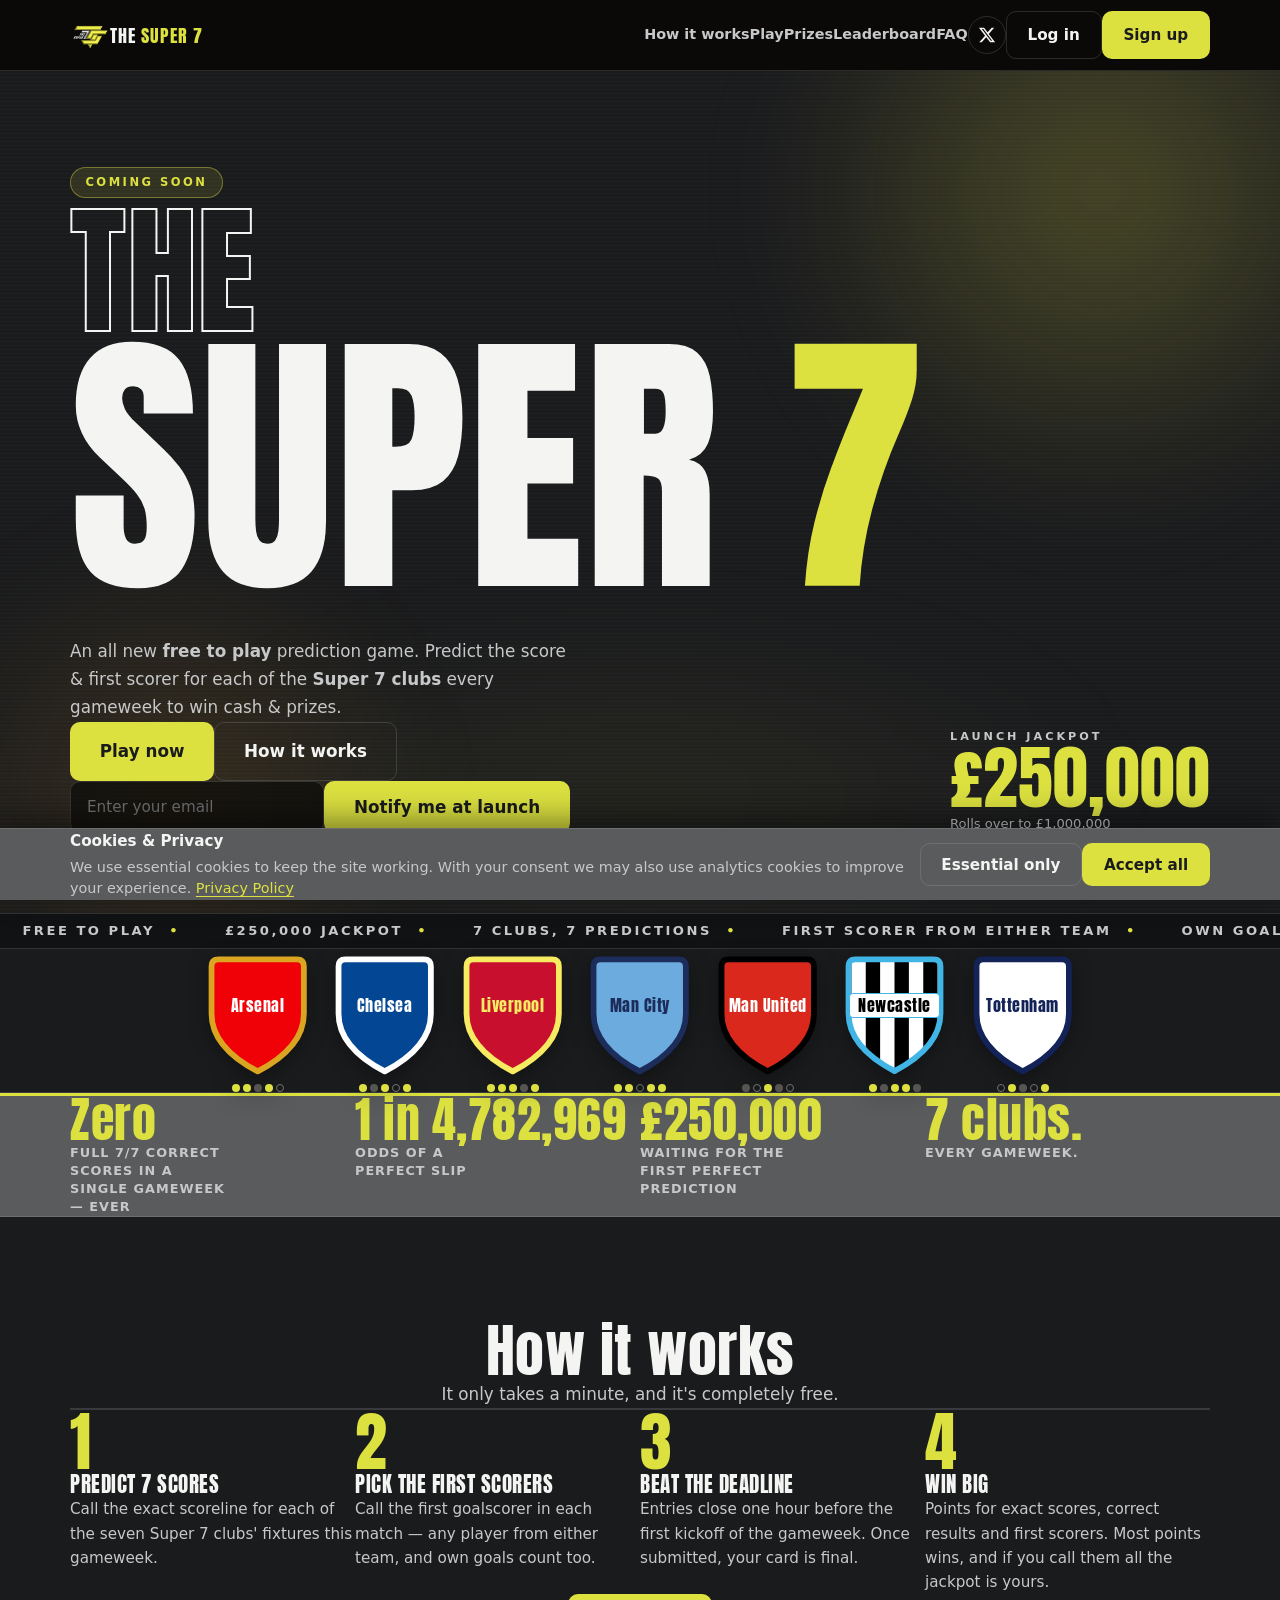
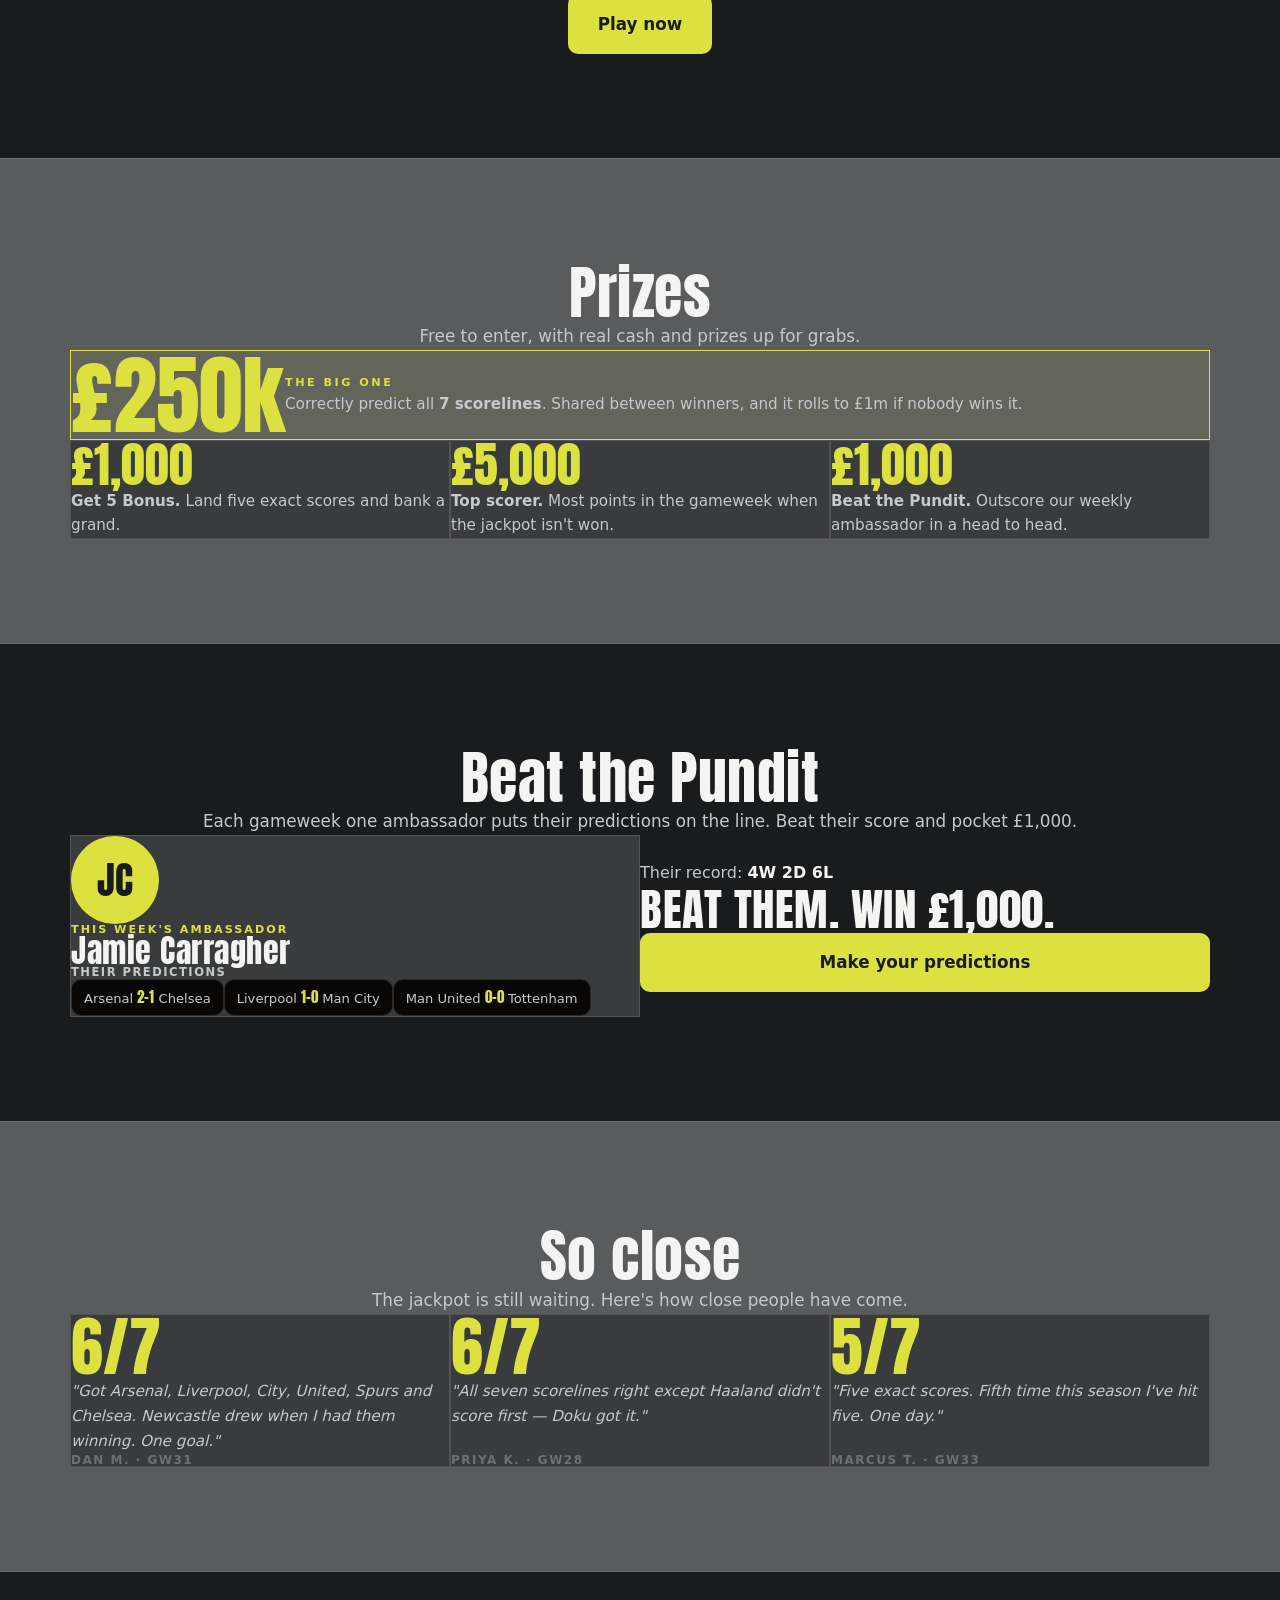
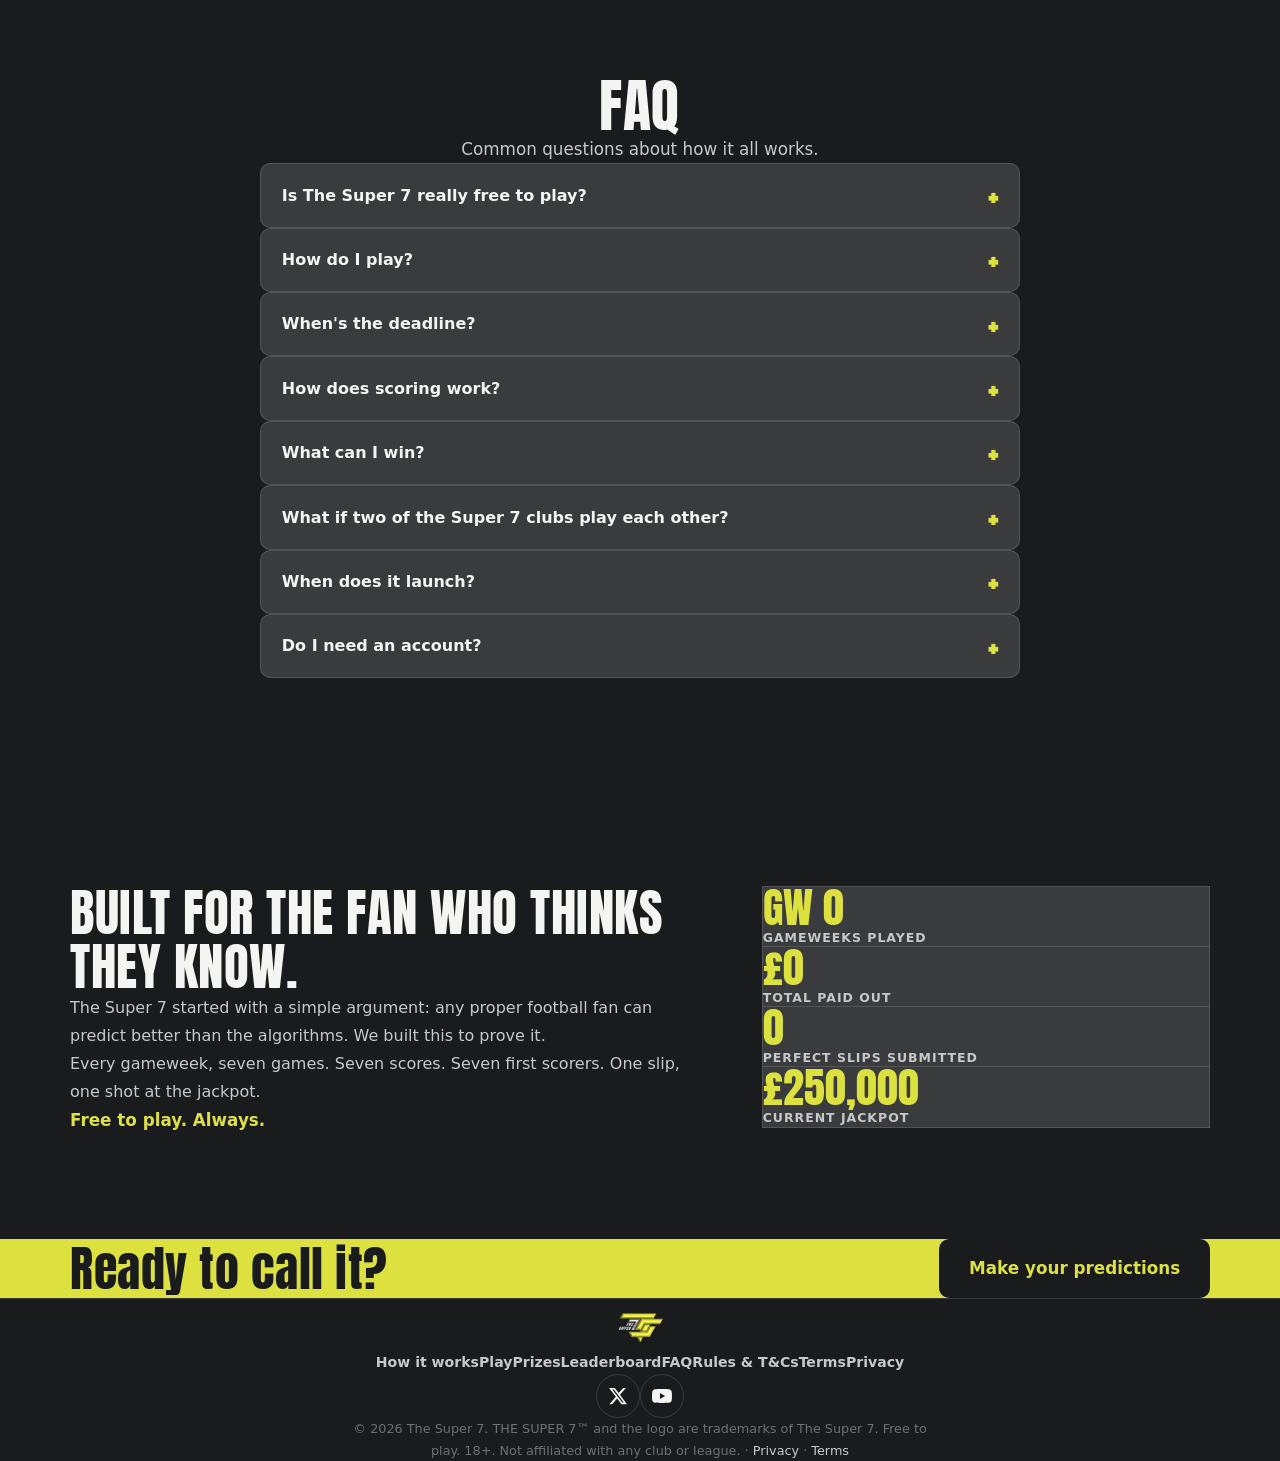
==== commit 594fe671: "Game rules v2, live matchday system, squads from the API, and site life Game rules: - Entries close " ====
--- a/vercel/index.html
+++ b/vercel/index.html
@@ -1,10 +1,10 @@
-<!DOCTYPE html>
+﻿<!DOCTYPE html>
 <html lang="en">
 <head>
   <meta charset="UTF-8" />
   <meta name="viewport" content="width=device-width, initial-scale=1.0" />
-  <title>The Super 7 | The Home of the Super 7</title>
-  <meta name="description" content="An all new free to play football prediction game. Predict the score and first scorer for each of the Super 7 clubs every gameweek to win cash and prizes." />
+  <title>The Super 7 | Free Football Prediction Game — Win £250,000</title>
+  <meta name="description" content="The Super 7 is a free football score prediction game. Predict the score and first goalscorer for Arsenal, Chelsea, Liverpool, Man City, Man United, Newcastle and Tottenham every gameweek to win a £250,000 jackpot." />
   <link rel="canonical" href="https://www.thesuper7.com/" />
   <meta name="robots" content="index, follow" />
   <meta name="theme-color" content="#1A1B1D" />
@@ -12,13 +12,14 @@
   <!-- Open Graph / social sharing -->
   <meta property="og:type" content="website" />
   <meta property="og:site_name" content="The Super 7" />
-  <meta property="og:title" content="The Super 7 | The Home of the Super 7" />
-  <meta property="og:description" content="An all new free to play football prediction game. Predict the score and first scorer for each of the Super 7 clubs to win cash and prizes." />
+  <meta property="og:title" content="The Super 7 | Free Football Prediction Game — Win £250,000" />
+  <meta property="og:description" content="Predict the score and first goalscorer for each of the Super 7 clubs every gameweek. Free to play. £250,000 jackpot." />
   <meta property="og:url" content="https://www.thesuper7.com/" />
   <meta property="og:image" content="https://www.thesuper7.com/brand/assets/logo.png" />
   <meta name="twitter:card" content="summary" />
-  <meta name="twitter:title" content="The Super 7" />
-  <meta name="twitter:description" content="Free to play football prediction game. Win cash and prizes." />
+  <meta name="twitter:site" content="@_TheSuper7_" />
+  <meta name="twitter:title" content="The Super 7 | Free Football Prediction Game" />
+  <meta name="twitter:description" content="Predict scores and first goalscorers for England's 7 biggest clubs every gameweek. Free to play. £250k jackpot." />
   <meta name="twitter:image" content="https://www.thesuper7.com/brand/assets/logo.png" />
 
   <!-- Google Search Console: paste your verification token into content="" below -->
@@ -27,22 +28,165 @@
   <link rel="icon" href="brand/assets/logo.png" type="image/png" />
   <link rel="preconnect" href="https://fonts.googleapis.com" />
   <link rel="preconnect" href="https://fonts.gstatic.com" crossorigin />
-  <link href="https://fonts.googleapis.com/css2?family=Anton&family=Inter:wght@400;500;600;700;800&display=swap" rel="stylesheet" />
+  <link href="https://fonts.googleapis.com/css2?family=Anton&family=Barlow:wght@400;500;600;700;800&display=swap" rel="stylesheet" />
   <link rel="stylesheet" href="css/styles.css" />
+
+  <!-- Structured data -->
+  <script type="application/ld+json">
+  {
+    "@context": "https://schema.org",
+    "@graph": [
+      {
+        "@type": "WebSite",
+        "@id": "https://www.thesuper7.com/#website",
+        "name": "The Super 7",
+        "alternateName": "The Super 7 Prediction Game",
+        "url": "https://www.thesuper7.com",
+        "description": "A free-to-play football score prediction game. Predict scores and first goalscorers for Arsenal, Chelsea, Liverpool, Manchester City, Manchester United, Newcastle and Tottenham every Premier League gameweek to win a £250,000 jackpot."
+      },
+      {
+        "@type": "Organization",
+        "@id": "https://www.thesuper7.com/#organization",
+        "name": "The Super 7",
+        "url": "https://www.thesuper7.com",
+        "logo": {
+          "@type": "ImageObject",
+          "url": "https://www.thesuper7.com/brand/assets/logo.png"
+        },
+        "sameAs": [
+          "https://x.com/_TheSuper7_",
+          "https://www.youtube.com/@thesuper7official"
+        ],
+        "description": "The Super 7 operates a free-to-play football prediction game where players predict the scoreline and first goalscorer for each of England's seven biggest clubs every gameweek."
+      }
+    ]
+  }
+  </script>
+  <script type="application/ld+json">
+  {
+    "@context": "https://schema.org",
+    "@type": "FAQPage",
+    "mainEntity": [
+      {
+        "@type": "Question",
+        "name": "Is The Super 7 really free to play?",
+        "acceptedAnswer": {
+          "@type": "Answer",
+          "text": "Yes, completely free. There's no entry fee and no purchase required. Just make your predictions and you're in with a chance to win cash and prizes."
+        }
+      },
+      {
+        "@type": "Question",
+        "name": "How do I play The Super 7?",
+        "acceptedAnswer": {
+          "@type": "Answer",
+          "text": "Each gameweek you predict the final score of all seven Super 7 clubs' games (Arsenal, Chelsea, Liverpool, Man City, Man United, Newcastle and Tottenham), and pick the first goalscorer in each match — any player from either team, with own goals counting too. Entries close one hour before the first kickoff."
+        }
+      },
+      {
+        "@type": "Question",
+        "name": "When is the Super 7 prediction deadline?",
+        "acceptedAnswer": {
+          "@type": "Answer",
+          "text": "Entries close one hour before the first of the seven games kicks off. Once your score card is submitted it is final — no amendments."
+        }
+      },
+      {
+        "@type": "Question",
+        "name": "How does scoring work in The Super 7?",
+        "acceptedAnswer": {
+          "@type": "Answer",
+          "text": "You earn points for correct results (win/draw/loss), more points for nailing the exact scoreline, and bonus points for correctly calling a club's first goalscorer. The player with the most points at the end of the gameweek wins."
+        }
+      },
+      {
+        "@type": "Question",
+        "name": "What can I win playing The Super 7?",
+        "acceptedAnswer": {
+          "@type": "Answer",
+          "text": "Cash and prizes every gameweek. The headline prize is a £250,000 jackpot for correctly predicting all seven exact scorelines. If nobody wins it, it rolls over. There is also a £5,000 prize for the top scorer, £1,000 for getting 5 exact scores, and £1,000 for beating the weekly ambassador (Beat the Pundit)."
+        }
+      },
+      {
+        "@type": "Question",
+        "name": "What are the Super 7 clubs?",
+        "acceptedAnswer": {
+          "@type": "Answer",
+          "text": "The seven clubs are Arsenal, Chelsea, Liverpool, Manchester City, Manchester United, Newcastle and Tottenham. If two Super 7 clubs play each other in the same gameweek, that fixture fills one slot and a selected wildcard fixture fills the seventh, so there are always seven predictions."
+        }
+      },
+      {
+        "@type": "Question",
+        "name": "When does The Super 7 launch?",
+        "acceptedAnswer": {
+          "@type": "Answer",
+          "text": "Very soon. You can sign up to be notified the moment The Super 7 goes live at thesuper7.com."
+        }
+      },
+      {
+        "@type": "Question",
+        "name": "Do I need an account to play The Super 7?",
+        "acceptedAnswer": {
+          "@type": "Answer",
+          "text": "At launch you'll create a free account to save your slips and track your standing on the leaderboard. The site is currently a preview, so no account is needed yet."
+        }
+      }
+    ]
+  }
+  </script>
+  <script type="application/ld+json">
+  {
+    "@context": "https://schema.org",
+    "@type": "HowTo",
+    "name": "How to play The Super 7",
+    "description": "Make free football predictions in minutes. Predict scores and first goalscorers for England's 7 biggest clubs each gameweek for a chance to win £250,000.",
+    "totalTime": "PT2M",
+    "supply": [
+      { "@type": "HowToSupply", "name": "Free account (at launch)" }
+    ],
+    "step": [
+      {
+        "@type": "HowToStep",
+        "position": 1,
+        "name": "Predict 7 scores",
+        "text": "Call the exact final scoreline for each of the seven Super 7 clubs' fixtures this gameweek: Arsenal, Chelsea, Liverpool, Man City, Man United, Newcastle and Tottenham."
+      },
+      {
+        "@type": "HowToStep",
+        "position": 2,
+        "name": "Pick the first goalscorer",
+        "text": "For each of the seven fixtures, predict which player will score that Super 7 club's first goal of the game."
+      },
+      {
+        "@type": "HowToStep",
+        "position": 3,
+        "name": "Beat the deadline",
+        "text": "Submit your slip at least one hour before the first of the seven games kicks off. Submitted score cards are final and cannot be amended."
+      },
+      {
+        "@type": "HowToStep",
+        "position": 4,
+        "name": "Collect your points and prizes",
+        "text": "Earn points for correct results, exact scorelines, and first goalscorers. The player with the most points wins. Predict all seven exact scores to win the £250,000 jackpot."
+      }
+    ]
+  }
+  </script>
 </head>
 <body>
 
   <!-- ===== Header ===== -->
   <header class="site-header" id="top">
     <div class="container header-inner">
-      <a class="brand" href="index.html">
+      <a class="brand" href="/">
         <img src="brand/assets/logo.png" alt="The Super 7" class="brand-mark" />
+        <span class="brand-word"><span class="brand-the">THE</span> <span class="brand-s7">SUPER 7</span></span>
       </a>
       <nav class="nav" id="nav">
         <a href="#how">How it works</a>
-        <a href="game.html">Play</a>
+        <a href="/game">Play</a>
         <a href="#prizes">Prizes</a>
-        <a href="leaderboard.html">Leaderboard</a>
+        <a href="/leaderboard">Leaderboard</a>
         <a href="#faq">FAQ</a>
       </nav>
       <div class="header-actions">
@@ -51,39 +195,82 @@
             <path d="M18.244 2.25h3.308l-7.227 8.26 8.502 11.24H16.17l-5.214-6.817L4.99 21.75H1.68l7.73-8.835L1.254 2.25H8.08l4.713 6.231zm-1.161 17.52h1.833L7.084 4.126H5.117z"/>
           </svg>
         </a>
-        <a href="game.html" class="btn btn-ghost">Play</a>
-        <a href="#notify" class="btn btn-primary">Notify me</a>
-      </div>
-      <button class="menu-toggle" id="menuToggle" aria-label="Menu">☰</button>
+        <a href="#" class="btn btn-ghost">Log in</a>
+        <a href="#" class="btn btn-primary">Sign up</a>
+      </div>
+      <button class="menu-toggle" id="menuToggle" aria-label="Menu">&#9776;</button>
     </div>
   </header>
 
   <!-- ===== Hero ===== -->
   <section class="hero">
-    <div class="hero-bg" aria-hidden="true"></div>
+    <div class="hero-bg" aria-hidden="true">
+      <div class="hero-stadium"></div>
+      <div class="hero-scanlines"></div>
+    </div>
     <div class="container hero-inner">
       <p class="eyebrow">Coming soon</p>
-      <h1 class="hero-title">THE <span class="hl">SUPER 7</span></h1>
-      <p class="hero-sub">An all new <strong>free to play</strong> prediction game. Win cash &amp; prizes.
-        Simply predict the score in each game and the first scorer for each of the Super 7 teams.</p>
-
+      <h1 class="hero-title">
+        <span class="ht-outline">THE</span>
+        <span class="ht-main"><span class="ht-solid">SUPER</span> <span class="ht-accent">7</span></span>
+      </h1>
+      <div class="hero-foot">
+        <div class="hero-foot-text">
+          <p class="hero-sub">An all new <strong>free to play</strong> prediction game. Predict the score &amp; first scorer for each of the <strong>Super 7 clubs</strong> every gameweek to win cash &amp; prizes.</p>
+          <div class="hero-cta">
+            <a href="/game" class="btn btn-primary btn-lg">Play now</a>
+            <a href="#how" class="btn btn-ghost btn-lg">How it works</a>
+          </div>
+          <form class="notify" id="notify">
+            <input type="email" id="notifyEmail" class="notify-input" placeholder="Enter your email" aria-label="Email address" required />
+            <button type="submit" class="btn btn-primary btn-lg" id="notifyBtn">Notify me at launch</button>
+          </form>
+          <p class="notify-msg" id="notifyMsg" hidden>You're on the list. We'll email you the moment we kick off.</p>
+        </div>
+        <div class="jackpot">
+          <span class="jackpot-label">Launch jackpot</span>
+          <span class="jackpot-amount">£250,000</span>
+          <span class="jackpot-note">Rolls over to £1,000,000</span>
+        </div>
+      </div>
+    </div>
+  </section>
+
+  <!-- ===== Ticker ===== -->
+  <div class="ticker" aria-hidden="true">
+    <div class="ticker-track">
+      <span>Free to play</span><span>£250,000 jackpot</span><span>7 clubs, 7 predictions</span><span>First scorer from either team</span><span>Own goals count</span><span>Entries close 1 hour before kickoff</span><span>Every gameweek</span>
+      <span>Free to play</span><span>£250,000 jackpot</span><span>7 clubs, 7 predictions</span><span>First scorer from either team</span><span>Own goals count</span><span>Entries close 1 hour before kickoff</span><span>Every gameweek</span>
+    </div>
+  </div>
+
+  <!-- ===== Club strip ===== -->
+  <div class="clubs-strip">
+    <div class="container">
       <div class="club-row" id="clubRow" aria-label="The Super 7 clubs"></div>
-
-      <form class="notify" id="notify">
-        <input type="email" id="notifyEmail" class="notify-input" placeholder="Enter your email" aria-label="Email address" required />
-        <button type="submit" class="btn btn-primary btn-lg" id="notifyBtn">Notify me at launch</button>
-      </form>
-      <p class="notify-msg" id="notifyMsg" hidden>You're on the list. We'll email you the moment we kick off.</p>
-
-      <div class="hero-cta">
-        <a href="#how" class="btn btn-ghost btn-lg">How it works</a>
-        <a href="game.html" class="btn btn-ghost btn-lg">Play now</a>
-      </div>
-
-      <div class="jackpot">
-        <span class="jackpot-label">Launch jackpot</span>
-        <span class="jackpot-amount">£250,000</span>
-        <span class="jackpot-note">Rolls over to £1,000,000</span>
+    </div>
+  </div>
+
+  <!-- ===== Stat block: How hard is it? ===== -->
+  <section class="section section-alt" id="stats">
+    <div class="container">
+      <div class="stat-block">
+        <div class="stat-item">
+          <span class="stat-number">Zero</span>
+          <span class="stat-label">Full 7/7 correct scores in a single gameweek — ever</span>
+        </div>
+        <div class="stat-item">
+          <span class="stat-number">1 in 4,782,969</span>
+          <span class="stat-label">Odds of a perfect slip</span>
+        </div>
+        <div class="stat-item">
+          <span class="stat-number">£250,000</span>
+          <span class="stat-label">Waiting for the first perfect prediction</span>
+        </div>
+        <div class="stat-item">
+          <span class="stat-number">7 clubs.</span>
+          <span class="stat-label">Every gameweek.</span>
+        </div>
       </div>
     </div>
   </section>
@@ -102,12 +289,12 @@
         <div class="step">
           <span class="step-num">2</span>
           <h3>Pick the first scorers</h3>
-          <p>For each of the seven Super 7 clubs, predict who'll bag their team's first goal of the game.</p>
+          <p>Call the first goalscorer in each match — any player from either team, and own goals count too.</p>
         </div>
         <div class="step">
           <span class="step-num">3</span>
           <h3>Beat the deadline</h3>
-          <p>Lock in your slip before Saturday 3pm. Edit as many times as you like until then.</p>
+          <p>Entries close one hour before the first kickoff of the gameweek. Once submitted, your card is final.</p>
         </div>
         <div class="step">
           <span class="step-num">4</span>
@@ -116,7 +303,7 @@
         </div>
       </div>
       <div class="section-cta">
-        <a href="game.html" class="btn btn-primary btn-lg">Play now</a>
+        <a href="/game" class="btn btn-primary btn-lg">Play now</a>
       </div>
     </div>
   </section>
@@ -128,9 +315,11 @@
       <p class="section-lead">Free to enter, with real cash and prizes up for grabs.</p>
       <div class="prizes">
         <div class="prize prize-feature">
-          <span class="prize-tag">The big one</span>
           <span class="prize-amount">£250k</span>
-          <p>Correctly predict all <strong>7 scorelines</strong>. Shared between winners, and it rolls to £1m if nobody wins it.</p>
+          <div class="prize-body">
+            <span class="prize-tag">The big one</span>
+            <p>Correctly predict all <strong>7 scorelines</strong>. Shared between winners, and it rolls to £1m if nobody wins it.</p>
+          </div>
         </div>
         <div class="prize">
           <span class="prize-amount">£1,000</span>
@@ -148,6 +337,61 @@
     </div>
   </section>
 
+  <!-- ===== Beat the Pundit ===== -->
+  <section class="section" id="pundit">
+    <div class="container">
+      <h2 class="section-title">Beat the Pundit</h2>
+      <p class="section-lead">Each gameweek one ambassador puts their predictions on the line. Beat their score and pocket £1,000.</p>
+      <div class="pundit-layout">
+        <div class="pundit-card">
+          <div class="pundit-avatar">JC</div>
+          <div class="pundit-info">
+            <p class="pundit-badge-label">This Week's Ambassador</p>
+            <h3 class="pundit-name">Jamie Carragher</h3>
+          </div>
+          <div class="pundit-picks">
+            <span class="pundit-pick-label">Their predictions</span>
+            <div class="pundit-scores">
+              <span class="score-chip">Arsenal <strong>2–1</strong> Chelsea</span>
+              <span class="score-chip">Liverpool <strong>1–0</strong> Man City</span>
+              <span class="score-chip">Man United <strong>0–0</strong> Tottenham</span>
+            </div>
+          </div>
+        </div>
+        <div class="pundit-challenge">
+          <p class="pundit-record">Their record: <strong>4W 2D 6L</strong></p>
+          <p class="pundit-cta-text">Beat them. Win £1,000.</p>
+          <a href="/game" class="btn btn-primary btn-lg">Make your predictions</a>
+        </div>
+      </div>
+    </div>
+  </section>
+
+  <!-- ===== Close calls ===== -->
+  <section class="section section-alt" id="close-calls">
+    <div class="container">
+      <h2 class="section-title">So close</h2>
+      <p class="section-lead">The jackpot is still waiting. Here's how close people have come.</p>
+      <div class="stories-grid">
+        <div class="story-card">
+          <span class="story-score">6/7</span>
+          <p class="story-quote">"Got Arsenal, Liverpool, City, United, Spurs and Chelsea. Newcastle drew when I had them winning. One goal."</p>
+          <span class="story-meta">Dan M. &middot; GW31</span>
+        </div>
+        <div class="story-card">
+          <span class="story-score">6/7</span>
+          <p class="story-quote">"All seven scorelines right except Haaland didn't score first — Doku got it."</p>
+          <span class="story-meta">Priya K. &middot; GW28</span>
+        </div>
+        <div class="story-card">
+          <span class="story-score">5/7</span>
+          <p class="story-quote">"Five exact scores. Fifth time this season I've hit five. One day."</p>
+          <span class="story-meta">Marcus T. &middot; GW33</span>
+        </div>
+      </div>
+    </div>
+  </section>
+
   <!-- ===== FAQ ===== -->
   <section class="section" id="faq">
     <div class="container">
@@ -160,19 +404,19 @@
         </details>
         <details class="faq-item">
           <summary>How do I play?</summary>
-          <p>Each gameweek you predict the final score of all seven Super 7 clubs' games, and pick each club's first goalscorer. Lock in your slip before the deadline and you're done.</p>
+          <p>Each gameweek you predict the final score of all seven Super 7 clubs' games, and pick the first goalscorer in each match — any player from either team, and own goals count. Lock in your slip before the deadline and you're done.</p>
         </details>
         <details class="faq-item">
           <summary>When's the deadline?</summary>
-          <p>Before the first of the seven games kicks off (usually Saturday at 3pm). You can edit your slip as many times as you like right up until then.</p>
+          <p>Entries close one hour before the first of the seven games kicks off. And once your score card is in, it's final — no amendments, so call it with conviction.</p>
         </details>
         <details class="faq-item">
           <summary>How does scoring work?</summary>
-          <p>You earn points for correct results, more points for nailing the exact scoreline, and bonus points for calling a club's first goalscorer. The player with the most points wins. Full detail is in the <a href="rules.html">Rules &amp; T&amp;Cs</a>.</p>
+          <p>You earn points for correct results, more points for nailing the exact scoreline, and bonus points for calling the first goalscorer in each match. The player with the most points wins. Full detail is in the <a href="/rules">Rules &amp; T&amp;Cs</a>.</p>
         </details>
         <details class="faq-item">
           <summary>What can I win?</summary>
-          <p>Cash and prizes every gameweek, including a rolling jackpot if you predict everything correctly. Exact prizes are confirmed in the <a href="rules.html">Rules &amp; T&amp;Cs</a>.</p>
+          <p>Cash and prizes every gameweek, including a rolling jackpot if you predict everything correctly. Exact prizes are confirmed in the <a href="/rules">Rules &amp; T&amp;Cs</a>.</p>
         </details>
         <details class="faq-item">
           <summary>What if two of the Super 7 clubs play each other?</summary>
@@ -186,6 +430,38 @@
           <summary>Do I need an account?</summary>
           <p>At launch you'll create a free account to save your slips and track your standing on the leaderboard. This site is currently a preview, so no account is needed yet.</p>
         </details>
+      </div>
+    </div>
+  </section>
+
+  <!-- ===== Origin story + season stats ===== -->
+  <section class="section" id="origin">
+    <div class="container">
+      <div class="origin-layout">
+        <div class="origin-copy">
+          <h2 class="origin-heading">Built for the fan who thinks they know.</h2>
+          <p>The Super 7 started with a simple argument: any proper football fan can predict better than the algorithms. We built this to prove it.</p>
+          <p>Every gameweek, seven games. Seven scores. Seven first scorers. One slip, one shot at the jackpot.</p>
+          <p class="origin-free">Free to play. Always.</p>
+        </div>
+        <div class="season-stats">
+          <div class="season-stat">
+            <span class="season-stat-number">GW 0</span>
+            <span class="season-stat-label">Gameweeks played</span>
+          </div>
+          <div class="season-stat">
+            <span class="season-stat-number">£0</span>
+            <span class="season-stat-label">Total paid out</span>
+          </div>
+          <div class="season-stat">
+            <span class="season-stat-number">0</span>
+            <span class="season-stat-label">Perfect slips submitted</span>
+          </div>
+          <div class="season-stat">
+            <span class="season-stat-number">£250,000</span>
+            <span class="season-stat-label">Current jackpot</span>
+          </div>
+        </div>
       </div>
     </div>
   </section>
@@ -194,7 +470,7 @@
   <section class="cta-strip">
     <div class="container cta-inner">
       <h2>Ready to call it?</h2>
-      <a href="game.html" class="btn btn-primary btn-lg">Make your predictions</a>
+      <a href="/game" class="btn btn-primary btn-lg">Make your predictions</a>
     </div>
   </section>
 
@@ -206,11 +482,13 @@
       </div>
       <nav class="footer-nav">
         <a href="#how">How it works</a>
-        <a href="game.html">Play</a>
+        <a href="/game">Play</a>
         <a href="#prizes">Prizes</a>
-        <a href="leaderboard.html">Leaderboard</a>
+        <a href="/leaderboard">Leaderboard</a>
         <a href="#faq">FAQ</a>
-        <a href="rules.html">Rules &amp; T&amp;Cs</a>
+        <a href="/rules">Rules &amp; T&amp;Cs</a>
+        <a href="/terms">Terms</a>
+        <a href="/privacy">Privacy</a>
       </nav>
       <div class="socials">
         <a class="social" href="https://x.com/_TheSuper7_" target="_blank" rel="noopener" aria-label="The Super 7 on X (Twitter)">
@@ -218,10 +496,29 @@
             <path d="M18.244 2.25h3.308l-7.227 8.26 8.502 11.24H16.17l-5.214-6.817L4.99 21.75H1.68l7.73-8.835L1.254 2.25H8.08l4.713 6.231zm-1.161 17.52h1.833L7.084 4.126H5.117z"/>
           </svg>
         </a>
-      </div>
-      <p class="footer-legal">© <span id="year"></span> The Super 7. Free to play. 18+. Preview site. Not affiliated with any club or league.</p>
+        <a class="social" href="https://www.youtube.com/@thesuper7official" target="_blank" rel="noopener" aria-label="The Super 7 on YouTube">
+          <svg viewBox="0 0 24 24" width="20" height="20" fill="currentColor" aria-hidden="true">
+            <path d="M23.498 6.186a3.016 3.016 0 0 0-2.122-2.136C19.505 3.545 12 3.545 12 3.545s-7.505 0-9.377.505A3.017 3.017 0 0 0 .502 6.186C0 8.07 0 12 0 12s0 3.93.502 5.814a3.016 3.016 0 0 0 2.122 2.136c1.871.505 9.376.505 9.376.505s7.505 0 9.377-.505a3.015 3.015 0 0 0 2.122-2.136C24 15.93 24 12 24 12s0-3.93-.502-5.814zM9.545 15.568V8.432L15.818 12l-6.273 3.568z"/>
+          </svg>
+        </a>
+      </div>
+      <p class="footer-legal">&copy; <span id="year"></span> The Super 7. THE SUPER 7&trade; and the logo are trademarks of The Super 7. Free to play. 18+. Not affiliated with any club or league. &middot; <a href="/privacy">Privacy</a> &middot; <a href="/terms">Terms</a></p>
     </div>
   </footer>
+
+  <!-- ===== Cookie banner ===== -->
+  <div class="cookie-banner" id="cookieBanner" role="dialog" aria-label="Cookie preferences">
+    <div class="cookie-inner container">
+      <div class="cookie-text">
+        <strong>Cookies &amp; Privacy</strong>
+        <p>We use essential cookies to keep the site working. With your consent we may also use analytics cookies to improve your experience. <a href="/privacy">Privacy Policy</a></p>
+      </div>
+      <div class="cookie-actions">
+        <button class="btn btn-ghost" id="cookieEssential">Essential only</button>
+        <button class="btn btn-primary" id="cookieAccept">Accept all</button>
+      </div>
+    </div>
+  </div>
 
   <script src="js/app.js"></script>
 </body>
--- a/vercel/css/styles.css
+++ b/vercel/css/styles.css
@@ -1,6 +1,9 @@
-/* The Super 7 — site styles */
+/* The Super 7— styles */
 @import url("../brand/tokens.css");
 
+/* ============================================================
+   Reset & base
+   ============================================================ */
 *, *::before, *::after { box-sizing: border-box; }
 
 html { scroll-behavior: smooth; scroll-padding-top: 80px; }
@@ -14,369 +17,2019 @@
   -webkit-font-smoothing: antialiased;
 }
 
-h1, h2, h3 { font-family: var(--s7-font-display); font-weight: 400; letter-spacing: 0.5px; line-height: 1.05; }
+h1, h2, h3 {
+  font-family: var(--s7-font-display);
+  font-weight: 400;
+  letter-spacing: 0.5px;
+  line-height: 1.05;
+}
 a { color: inherit; text-decoration: none; }
 img { max-width: 100%; display: block; }
 
 .container { width: min(1140px, 92vw); margin: 0 auto; }
 
-/* ---------- Buttons ---------- */
+/* ============================================================
+   Buttons
+   ============================================================ */
 .btn {
-  display: inline-flex; align-items: center; justify-content: center;
-  gap: .5rem; padding: .7rem 1.3rem; border-radius: var(--s7-radius);
-  font-weight: 700; font-size: .95rem; cursor: pointer; border: 1.5px solid transparent;
-  transition: transform .12s ease, background .15s ease, color .15s ease, border-color .15s ease;
+  display: inline-flex;
+  align-items: center;
+  justify-content: center;
+  gap: var(--sp-2);
+  padding: 0.7rem 1.3rem;
+  border-radius: var(--s7-radius);
+  font-family: var(--s7-font-body);
+  font-weight: 700;
+  font-size: 0.95rem;
+  cursor: pointer;
+  border: 1.5px solid transparent;
+  transition: transform 0.12s ease, background 0.15s ease,
+              color 0.15s ease, border-color 0.15s ease, box-shadow 0.2s ease;
   white-space: nowrap;
 }
 .btn:hover { transform: translateY(-2px); }
 .btn:active { transform: translateY(0); }
-.btn-primary { background: var(--s7-yellow); color: var(--s7-ink); }
-.btn-primary:hover { background: var(--s7-yellow-hover); }
-.btn-primary:disabled { background: var(--s7-graphite); color: var(--s7-slate); cursor: not-allowed; transform: none; }
-.btn-ghost { background: transparent; color: var(--s7-text); border-color: var(--s7-border); }
-.btn-ghost:hover { border-color: var(--s7-yellow); color: var(--s7-yellow); }
-.btn-lg { padding: .95rem 1.8rem; font-size: 1.05rem; }
-
-/* ---------- Header ---------- */
+
+.btn-primary {
+  background: var(--s7-yellow);
+  color: var(--s7-ink);
+}
+.btn-primary:hover {
+  background: var(--s7-yellow-hover);
+  box-shadow: 0 10px 26px oklch(0.88 0.165 107 / 0.38);
+}
+.btn-primary:disabled {
+  background: var(--s7-graphite);
+  color: var(--s7-slate);
+  cursor: not-allowed;
+  transform: none;
+  box-shadow: none;
+}
+.btn-ghost {
+  background: transparent;
+  color: var(--s7-text);
+  border-color: var(--s7-border);
+}
+.btn-ghost:hover {
+  border-color: var(--s7-yellow);
+  color: var(--s7-yellow);
+}
+.btn-lg { padding: 0.95rem 1.8rem; font-size: 1.05rem; }
+
+/* ============================================================
+   Header
+   ============================================================ */
 .site-header {
-  position: sticky; top: 0; z-index: 50;
-  background: rgba(26, 27, 29, 0.85); backdrop-filter: blur(10px);
+  position: sticky;
+  top: 0;
+  z-index: 50;
+  background: oklch(0.13 0.008 95 / 0.88);
+  backdrop-filter: blur(12px);
+  -webkit-backdrop-filter: blur(12px);
   border-bottom: 1px solid var(--s7-border);
 }
-.header-inner { display: flex; align-items: center; gap: 1.5rem; height: 70px; }
-.brand { display: flex; align-items: center; gap: .6rem; }
-.brand-mark { height: 52px; width: auto; }
-.footer-brand .brand-mark { height: 60px; }
-.brand-word { font-family: var(--s7-font-display); font-size: 1.25rem; letter-spacing: 1px; }
-.brand-seven { color: var(--s7-yellow); }
-.nav { display: flex; gap: 1.5rem; margin-left: auto; font-weight: 600; font-size: .95rem; }
-.nav a { color: var(--s7-text-muted); transition: color .15s; }
+.header-inner {
+  display: flex;
+  align-items: center;
+  gap: var(--sp-6);
+  height: 70px;
+}
+.brand { display: flex; align-items: center; gap: var(--sp-3); }
+.brand-mark { height: 40px; width: auto; }
+.footer-brand .brand-mark { height: 52px; }
+.brand-word {
+  font-family: var(--s7-font-display);
+  font-size: 1.15rem;
+  letter-spacing: 1px;
+  line-height: 1;
+  white-space: nowrap;
+}
+.brand-the { color: var(--s7-offwhite); }
+.brand-s7  { color: var(--s7-yellow); }
+
+.nav {
+  display: flex;
+  gap: var(--sp-6);
+  margin-left: auto;
+  font-weight: 600;
+  font-size: 0.9rem;
+}
+.nav a {
+  position: relative;
+  color: var(--s7-text-muted);
+  transition: color 0.2s;
+}
+.nav a::after {
+  content: "";
+  position: absolute;
+  bottom: -3px;
+  left: 0;
+  width: 100%;
+  height: 1.5px;
+  background: var(--s7-yellow);
+  transform: scaleX(0);
+  transform-origin: right;
+  transition: transform 0.25s cubic-bezier(0.22, 1, 0.36, 1);
+}
 .nav a:hover { color: var(--s7-yellow); }
-.header-actions { display: flex; gap: .6rem; }
-.menu-toggle { display: none; background: none; border: 0; color: var(--s7-text); font-size: 1.5rem; cursor: pointer; }
-
-/* ---------- Hero ---------- */
-.hero { position: relative; padding: 5.5rem 0 4rem; overflow: hidden; }
+.nav a:hover::after {
+  transform: scaleX(1);
+  transform-origin: left;
+}
+
+.header-actions { display: flex; gap: var(--sp-2); align-items: center; }
+.menu-toggle {
+  display: none;
+  background: none;
+  border: 0;
+  color: var(--s7-text);
+  font-size: 1.5rem;
+  cursor: pointer;
+  padding: var(--sp-2);
+}
+
+/* ============================================================
+   Hero
+   ============================================================ */
+.hero {
+  position: relative;
+  padding: 6rem 0 5rem;
+  min-height: 75vh;
+  display: flex;
+  align-items: center;
+  overflow: hidden;
+  animation: s7-hero-breathe 10s ease-in-out infinite;
+}
+
 .hero-bg {
-  position: absolute; inset: 0; z-index: 0;
-  background:
-    radial-gradient(900px 420px at 70% -10%, rgba(220,225,64,.18), transparent 60%),
-    linear-gradient(180deg, var(--s7-charcoal) 0%, var(--s7-ink) 90%);
-}
-.hero-bg::after {
-  content: ""; position: absolute; inset: 0;
-  background-image: linear-gradient(115deg, transparent 0 48%, rgba(220,225,64,.08) 48% 50%, transparent 50%);
-  background-size: 60px 60px;
-}
-.hero-inner { position: relative; z-index: 1; text-align: center; }
-.eyebrow { color: var(--s7-yellow); font-weight: 700; letter-spacing: 2px; text-transform: uppercase; font-size: .8rem; margin: 0 0 1rem; }
-.hero-title { font-size: clamp(2.8rem, 8vw, 5.5rem); margin: 0; color: var(--s7-yellow); }
-.hero-title .hl { color: var(--s7-yellow); }
-.hero-sub { max-width: 620px; margin: 1.2rem auto 0; color: var(--s7-text-muted); font-size: 1.15rem; }
-
-.club-row { display: grid; grid-template-columns: repeat(7, 1fr); gap: 12px; max-width: 900px; margin: 2.2rem auto; }
-/* Heraldic shield rendered as an inline SVG, with the name overlaid. */
-.shield { position: relative; filter: drop-shadow(0 6px 14px rgba(0,0,0,.4)); transition: transform .25s ease, filter .25s ease; }
-.shield:hover { transform: translateY(-6px) scale(1.05); filter: drop-shadow(0 14px 24px rgba(0,0,0,.55)); }
+  position: absolute;
+  inset: 0;
+  z-index: 0;
+  overflow: hidden;
+}
+/* Stadium photo — greyscale, darkened, behind all effects */
+.hero-bg > .hero-stadium {
+  position: absolute;
+  inset: 0;
+  background: url("../brand/assets/stadium.jpg") center 30% / cover no-repeat;
+  filter: grayscale(1) brightness(0.28);
+  -webkit-mask-image: linear-gradient(to bottom, transparent 0%, black 100%);
+  mask-image: linear-gradient(to bottom, transparent 0%, black 100%);
+  z-index: 0;
+}
+/* Scanlines on top of the photo */
+.hero-bg > .hero-scanlines {
+  position: absolute;
+  inset: 0;
+  z-index: 1;
+  background-image: repeating-linear-gradient(
+    0deg,
+    transparent,
+    transparent 3px,
+    oklch(0.96 0.005 95 / 0.022) 3px,
+    oklch(0.96 0.005 95 / 0.022) 4px
+  );
+  pointer-events: none;
+}
+
+.hero-inner {
+  position: relative;
+  z-index: 1;
+}
+
+.eyebrow {
+  display: inline-block;
+  background: oklch(0.88 0.165 107 / 0.12);
+  border: 1px solid oklch(0.88 0.165 107 / 0.4);
+  color: var(--s7-yellow);
+  font-weight: 700;
+  font-size: 0.72rem;
+  letter-spacing: 2.5px;
+  text-transform: uppercase;
+  padding: 0.32rem 0.9rem;
+  border-radius: 999px;
+  margin: 0 0 var(--sp-4);
+}
+
+/* Stacked headline — THE (outline) / SUPER (solid) / 7 (accent) */
+.hero-title {
+  display: flex;
+  flex-direction: column;
+  margin: 0;
+  gap: 0;
+}
+.ht-outline {
+  font-family: var(--s7-font-display);
+  font-size: clamp(3rem, 11vw, 9rem);
+  color: transparent;
+  -webkit-text-stroke: 2px var(--s7-offwhite);
+  line-height: 1.05;
+}
+.ht-main {
+  display: block;
+  font-family: var(--s7-font-display);
+  font-size: clamp(4.5rem, 22vw, 18rem);
+  line-height: 0.87;
+  white-space: nowrap;
+}
+.ht-solid { color: var(--s7-offwhite); }
+.ht-accent { color: var(--s7-yellow); }
+
+/* Hero footer: copy left, jackpot right */
+.hero-foot {
+  display: flex;
+  align-items: flex-end;
+  justify-content: space-between;
+  gap: var(--sp-8);
+  margin-top: var(--sp-12, 48px);
+  flex-wrap: wrap;
+}
+.hero-foot-text {
+  display: flex;
+  flex-direction: column;
+  gap: var(--sp-4);
+  max-width: 500px;
+}
+.hero-sub {
+  margin: 0;
+  color: var(--s7-text-muted);
+  font-size: 1.05rem;
+  line-height: 1.65;
+}
+.hero-cta {
+  display: flex;
+  gap: var(--sp-3);
+  flex-wrap: wrap;
+}
+
+/* Notify form */
+.notify {
+  display: flex;
+  gap: var(--sp-2);
+  flex-wrap: wrap;
+}
+.notify-input {
+  flex: 1 1 200px;
+  padding: 0.9rem 1rem;
+  font-size: 0.95rem;
+  font-family: var(--s7-font-body);
+  background: oklch(0.13 0.008 95 / 0.6);
+  color: var(--s7-text);
+  border: 1.5px solid var(--s7-border);
+  border-radius: var(--s7-radius);
+}
+.notify-input::placeholder { color: var(--s7-slate); }
+.notify-input:focus {
+  outline: none;
+  border-color: var(--s7-yellow);
+  box-shadow: 0 0 0 3px oklch(0.88 0.165 107 / 0.18);
+  transition: border-color 0.2s ease, box-shadow 0.2s ease;
+}
+.notify-msg {
+  color: var(--s7-yellow);
+  font-weight: 700;
+  font-size: 0.9rem;
+  margin: 0;
+}
+
+/* Jackpot */
+.jackpot {
+  display: flex;
+  flex-direction: column;
+  align-items: flex-start;
+  gap: var(--sp-1);
+  flex-shrink: 0;
+}
+.jackpot-label {
+  font: 700 0.7rem/1 var(--s7-font-body);
+  text-transform: uppercase;
+  letter-spacing: 3px;
+  color: var(--s7-text-muted);
+}
+.jackpot-amount {
+  font: 400 clamp(2.8rem, 5.5vw, 4.5rem)/1 var(--s7-font-display);
+  color: var(--s7-yellow);
+}
+.jackpot-note {
+  font-size: 0.82rem;
+  color: var(--s7-text-muted);
+}
+
+/* Club shields strip — sits below hero */
+.clubs-strip {
+  padding: var(--sp-12) 0;
+  border-bottom: 1px solid var(--s7-border);
+}
+
+/* Club shields row */
+.club-row {
+  display: grid;
+  grid-template-columns: repeat(7, 1fr);
+  gap: 12px;
+  max-width: 880px;
+  margin: 0 auto;
+}
+.shield {
+  position: relative;
+  opacity: 0.5;
+  filter: drop-shadow(0 4px 10px oklch(0 0 0 / 0.35));
+  transition: transform 0.25s ease, filter 0.25s ease, opacity 0.25s ease;
+}
+.shield:hover {
+  opacity: 1;
+  transform: translateY(-6px) scale(1.05);
+  filter: drop-shadow(0 14px 24px oklch(0 0 0 / 0.5));
+}
 .shield-svg { width: 100%; height: auto; display: block; }
-/* Striped shield (Newcastle): CSS mask of the shield shape over a stripe gradient. */
-.shield-striped {
-  --shield-mask: url("data:image/svg+xml,%3Csvg xmlns='http://www.w3.org/2000/svg' viewBox='0 0 100 112'%3E%3Cpath d='M16,9 H84 Q90,9 90,15 V56 Q90,85 50,106 Q10,85 10,56 V15 Q10,9 16,9 Z' fill='black'/%3E%3C/svg%3E");
-  position: relative; display: block; width: 100%; aspect-ratio: 100 / 112;
-  -webkit-mask: var(--shield-mask) center / 100% 100% no-repeat;
-          mask: var(--shield-mask) center / 100% 100% no-repeat;
-}
-.shield-stripes {
-  position: absolute; inset: 4px;
-  background: repeating-linear-gradient(90deg, #000 0 12.5%, #fff 12.5% 25%);
-  -webkit-mask: var(--shield-mask) center / 100% 100% no-repeat;
-          mask: var(--shield-mask) center / 100% 100% no-repeat;
-}
 .shield-name {
-  position: absolute; inset: 0; display: flex; align-items: center; justify-content: center;
-  padding: 0 14% 26%; text-align: center;
-  font-family: var(--s7-font-display); font-size: 1rem; letter-spacing: .5px; line-height: 1.05;
-}
-
-.notify { display: flex; gap: .6rem; justify-content: center; flex-wrap: wrap; margin: 0 auto 1rem; max-width: 520px; }
-.notify-input { flex: 1 1 240px; padding: .95rem 1.1rem; font-size: 1rem; font-family: var(--s7-font-body); background: rgba(26,27,29,.6); color: var(--s7-text); border: 1.5px solid var(--s7-border); border-radius: var(--s7-radius); }
-.notify-input::placeholder { color: var(--s7-slate); }
-.notify-input:focus { outline: none; border-color: var(--s7-yellow); }
-.notify-msg { color: var(--s7-yellow); font-weight: 700; margin: 0 0 1rem; }
-
-.hero-cta { display: flex; gap: .8rem; justify-content: center; flex-wrap: wrap; margin-top: .5rem; }
-
-.jackpot {
-  display: inline-flex; flex-direction: column; align-items: center;
-  margin-top: 2.5rem; padding: 1.2rem 2.5rem; border-radius: 16px;
-  background: linear-gradient(160deg, rgba(220,225,64,.12), rgba(220,225,64,.03));
-  border: 1px solid var(--s7-yellow); box-shadow: 0 0 40px rgba(220,225,64,.15);
-}
-.jackpot-label { text-transform: uppercase; letter-spacing: 2px; font-size: .72rem; color: var(--s7-text-muted); }
-.jackpot-amount { font-family: var(--s7-font-display); font-size: clamp(2.5rem, 7vw, 3.5rem); color: var(--s7-yellow); line-height: 1; margin: .2rem 0; }
-.jackpot-note { font-size: .85rem; color: var(--s7-text-muted); }
-
-/* ---------- Sections ---------- */
-.section { padding: 4.5rem 0; }
-.section-alt { background: var(--s7-charcoal); }
-.section-title { font-size: clamp(2rem, 5vw, 3rem); margin: 0; text-align: center; }
-.section-title::after { content: ""; display: block; width: 60px; height: 4px; background: var(--s7-yellow); margin: .8rem auto 0; border-radius: 2px; }
-.section-lead { text-align: center; color: var(--s7-text-muted); margin: 1rem 0 2.5rem; font-size: 1.1rem; }
+  position: absolute;
+  inset: 0;
+  display: flex;
+  align-items: center;
+  justify-content: center;
+  padding: 0 14% 26%;
+  text-align: center;
+  font-family: var(--s7-font-display);
+  font-size: 1rem;
+  letter-spacing: 0.5px;
+  line-height: 1.05;
+}
+.name-chip {
+  background: #fff;
+  color: #000;
+  padding: 3px 8px;
+  border-radius: 4px;
+  border: 1px solid #fff;
+}
+
+/* ============================================================
+   Sections
+   ============================================================ */
+.section { padding: 6.5rem 0; }
+.section-alt {
+  background: var(--s7-charcoal);
+  border-top: 1px solid var(--s7-border);
+  border-bottom: 1px solid var(--s7-border);
+}
+.section-title {
+  font-size: clamp(2.4rem, 6vw, 3.6rem);
+  margin: 0;
+  text-align: center;
+}
+.section-lead {
+  text-align: center;
+  color: var(--s7-text-muted);
+  margin: var(--sp-4) 0 var(--sp-12);
+  font-size: 1.05rem;
+}
 .page-top { min-height: 62vh; }
-.section-cta { text-align: center; margin-top: 2.2rem; }
-
-/* Steps */
-.steps { display: grid; grid-template-columns: repeat(4, 1fr); gap: 1.2rem; }
-.step { background: var(--s7-ink); border: 1px solid var(--s7-border); border-radius: 14px; padding: 1.8rem 1.4rem; position: relative; }
-.section-alt .step { background: var(--s7-graphite); }
-.step-num { font-family: var(--s7-font-display); font-size: 2.4rem; color: var(--s7-yellow); line-height: 1; }
-.step h3 { margin: .6rem 0 .4rem; font-size: 1.25rem; }
-.step p { margin: 0; color: var(--s7-text-muted); font-size: .95rem; }
-
-/* ---------- Predictor slip ---------- */
-.play-head { display: flex; justify-content: space-between; align-items: flex-end; flex-wrap: wrap; gap: 1rem; margin-bottom: 1.5rem; }
-.play-head .section-title, .play-head .section-lead { text-align: left; }
-.play-head .section-title::after { margin-left: 0; }
-.play-head .section-lead { margin: .8rem 0 0; }
-.deadline { text-align: right; }
-.deadline-label { display: block; text-transform: uppercase; letter-spacing: 1.5px; font-size: .7rem; color: var(--s7-text-muted); }
-.deadline-timer { font-family: var(--s7-font-display); font-size: 1.8rem; color: var(--s7-yellow); }
-
-.slip { background: var(--s7-ink); border: 1px solid var(--s7-border); border-radius: 16px; overflow: hidden; }
-.section-alt .slip { background: var(--s7-graphite); }
-.fixtures { display: flex; flex-direction: column; }
-
-.fixture {
-  display: flex; flex-direction: column; gap: .9rem;
-  padding: 1.1rem 1.4rem; border-bottom: 1px solid var(--s7-border);
-}
-.fixture-main { display: grid; grid-template-columns: 1fr auto 1fr; align-items: center; gap: 1rem; }
-.fixture.done { background: rgba(220,225,64,.05); }
-
-.fixture-scorer { display: flex; align-items: center; justify-content: center; gap: .7rem; flex-wrap: wrap; }
-.fixture-scorer label { display: inline-flex; align-items: center; gap: .5rem; font-size: .82rem; color: var(--s7-text-muted); text-transform: uppercase; letter-spacing: 1px; font-weight: 600; }
-.scorer-badge { width: 24px; height: 24px; border-radius: 50%; display: grid; place-items: center; color: #fff; font-weight: 800; font-size: .58rem; border: 1.5px solid rgba(255,255,255,.25); }
-.scorer-select { background: var(--s7-ink); color: var(--s7-text); border: 1.5px solid var(--s7-border); border-radius: 8px; padding: .55rem .8rem; font-family: var(--s7-font-body); font-size: .92rem; min-width: 210px; cursor: pointer; }
-.section-alt .scorer-select { background: var(--s7-ink); }
-.scorer-select:focus { outline: none; border-color: var(--s7-yellow); }
-.team { display: flex; align-items: center; gap: .7rem; }
-.team.away { flex-direction: row-reverse; }
-.team-name { font-weight: 600; }
-.team-badge { width: 38px; height: 38px; border-radius: 50%; display: grid; place-items: center; color:#fff; font-weight: 800; font-size: .68rem; flex: 0 0 auto; }
-
-.score { display: flex; align-items: center; gap: .4rem; }
-.stepper { display: flex; flex-direction: column; }
-.stepper button {
-  width: 26px; height: 22px; border: 1px solid var(--s7-border); background: transparent;
-  color: var(--s7-yellow); cursor: pointer; font-weight: 800; line-height: 1; font-size: .9rem;
-}
-.stepper button:first-child { border-radius: 6px 6px 0 0; }
-.stepper button:last-child { border-radius: 0 0 6px 6px; border-top: 0; }
-.stepper button:hover { background: rgba(220,225,64,.12); }
-.score-val { font-family: var(--s7-font-display); font-size: 1.8rem; width: 2ch; text-align: center; color: var(--s7-text); }
-.score-dash { color: var(--s7-text-muted); font-weight: 700; }
-
-.golden { display: flex; align-items: center; justify-content: space-between; gap: 1rem; padding: 1.4rem; background: rgba(220,225,64,.06); border-bottom: 1px solid var(--s7-border); flex-wrap: wrap; }
-.golden-text h3 { margin: 0 0 .2rem; font-size: 1.3rem; }
-.golden-text p { margin: 0; color: var(--s7-text-muted); font-size: .92rem; }
-.golden-input { width: 110px; padding: .8rem; font-size: 1.4rem; font-family: var(--s7-font-display); text-align: center; background: var(--s7-ink); color: var(--s7-yellow); border: 1.5px solid var(--s7-border); border-radius: 10px; }
-.golden-input:focus { outline: none; border-color: var(--s7-yellow); }
-
-.slip-footer { display: flex; justify-content: space-between; align-items: center; gap: 1rem; padding: 1.2rem 1.4rem; flex-wrap: wrap; }
-.slip-status { margin: 0; font-weight: 700; color: var(--s7-text-muted); }
-.slip-status.ready { color: var(--s7-yellow); }
-.slip-actions { display: flex; gap: .7rem; }
-.demo-note { text-align: center; color: var(--s7-slate); font-size: .85rem; margin-top: 1rem; }
-
-/* ---------- Prizes ---------- */
-.prizes { display: grid; grid-template-columns: repeat(3, 1fr); gap: 1.2rem; }
-.prize { background: var(--s7-charcoal); border: 1px solid var(--s7-border); border-radius: 14px; padding: 1.8rem; }
-.prize-amount { font-family: var(--s7-font-display); font-size: 2.6rem; color: var(--s7-yellow); display: block; line-height: 1; }
-.prize p { margin: .6rem 0 0; color: var(--s7-text-muted); }
-.prize-feature { grid-row: span 2; grid-column: 1; background: linear-gradient(160deg, rgba(220,225,64,.14), rgba(220,225,64,.03)); border-color: var(--s7-yellow); display: flex; flex-direction: column; justify-content: center; }
-.prize-feature .prize-amount { font-size: 4rem; }
-.prize-tag { text-transform: uppercase; letter-spacing: 2px; font-size: .72rem; color: var(--s7-text-muted); }
-
-/* ---------- Leaderboard ---------- */
-.table-wrap { overflow-x: auto; border: 1px solid var(--s7-border); border-radius: 14px; }
-.leaderboard { width: 100%; border-collapse: collapse; }
-.leaderboard th, .leaderboard td { padding: .9rem 1.2rem; text-align: left; }
-.leaderboard thead th { background: var(--s7-ink); text-transform: uppercase; letter-spacing: 1px; font-size: .75rem; color: var(--s7-text-muted); }
-.leaderboard tbody tr { border-top: 1px solid var(--s7-border); }
-.leaderboard tbody tr:nth-child(-n+3) td:first-child { color: var(--s7-yellow); font-weight: 800; }
-.leaderboard .num { text-align: right; }
-.leaderboard td.num { font-family: var(--s7-font-display); font-size: 1.2rem; color: var(--s7-yellow); }
-.lb-rank { font-weight: 700; }
-
-/* ---------- FAQ ---------- */
+.section-cta { text-align: center; margin-top: var(--sp-8); }
+
+/* Steps — editorial: no card backgrounds, big numbers */
+.steps {
+  display: grid;
+  grid-template-columns: repeat(4, 1fr);
+  gap: 0;
+}
+.step {
+  padding: var(--sp-12) var(--sp-8) var(--sp-8) 0;
+  border-top: 2px solid var(--s7-border);
+}
+.step-num {
+  font: 400 clamp(3rem, 5vw, 4.5rem)/1 var(--s7-font-display);
+  color: var(--s7-yellow);
+  display: block;
+  margin-bottom: var(--sp-6);
+}
+.step h3 {
+  font: 400 1.3rem/1.1 var(--s7-font-display);
+  text-transform: uppercase;
+  letter-spacing: 0.5px;
+  margin: 0 0 var(--sp-3);
+}
+.step p {
+  margin: 0;
+  color: var(--s7-text-muted);
+  font-size: 0.95rem;
+  line-height: 1.6;
+}
+
+/* Socials */
+.socials { display: flex; gap: var(--sp-3); justify-content: center; }
+.social {
+  width: 44px;
+  height: 44px;
+  border-radius: 50%;
+  display: grid;
+  place-items: center;
+  border: 1px solid var(--s7-border);
+  color: var(--s7-text);
+  transition: transform 0.12s ease, border-color 0.15s, color 0.15s, box-shadow 0.2s;
+}
+.social:hover {
+  border-color: var(--s7-yellow);
+  color: var(--s7-yellow);
+  transform: translateY(-2px);
+  box-shadow: 0 6px 18px oklch(0.88 0.165 107 / 0.22);
+}
+.social-sm { width: 38px; height: 38px; }
+
+/* ============================================================
+   Prizes
+   ============================================================ */
+.prizes {
+  display: grid;
+  grid-template-columns: repeat(3, 1fr);
+  gap: var(--sp-4);
+}
+.prize {
+  background: var(--s7-graphite);
+  border: 1px solid var(--s7-border);
+  border-radius: var(--s7-radius-lg);
+  padding: var(--sp-10, 40px) var(--sp-8);
+  transition: transform 0.25s cubic-bezier(0.22, 1, 0.36, 1),
+              border-color 0.2s ease,
+              box-shadow 0.25s ease;
+}
+.prize:hover {
+  transform: translateY(-6px);
+  border-color: oklch(0.82 0.006 95 / 0.4);
+  box-shadow: 0 20px 48px oklch(0 0 0 / 0.35);
+}
+.prize-amount {
+  font: 400 clamp(2.4rem, 5vw, 3rem)/1 var(--s7-font-display);
+  color: var(--s7-yellow);
+  display: block;
+  margin-bottom: var(--sp-3);
+}
+.prize p {
+  margin: 0;
+  color: var(--s7-text-muted);
+  font-size: 0.95rem;
+  line-height: 1.6;
+}
+
+.prize-feature {
+  grid-column: 1 / -1;
+  display: flex;
+  flex-direction: row;
+  align-items: center;
+  gap: var(--sp-12);
+  background: oklch(0.88 0.165 107 / 0.07);
+  border: 1.5px solid var(--s7-yellow);
+  padding: var(--sp-8) var(--sp-12);
+}
+.prize-feature .prize-body { flex: 1; }
+.prize-feature .prize-amount {
+  font-size: clamp(3.5rem, 7vw, 5.5rem);
+  flex-shrink: 0;
+  margin-bottom: 0;
+}
+.prize-tag {
+  text-transform: uppercase;
+  letter-spacing: 2.5px;
+  font-size: 0.7rem;
+  font-weight: 700;
+  color: var(--s7-yellow);
+  display: block;
+  margin-bottom: var(--sp-2);
+}
+
+/* ============================================================
+   FAQ
+   ============================================================ */
 .faq { max-width: 760px; margin: 0 auto; }
-.faq-item { border: 1px solid var(--s7-border); border-radius: 12px; margin-bottom: .8rem; background: var(--s7-charcoal); overflow: hidden; }
-.faq-item summary { cursor: pointer; padding: 1.1rem 1.3rem; font-weight: 700; font-size: 1.05rem; list-style: none; display: flex; justify-content: space-between; align-items: center; gap: 1rem; }
+.faq-item {
+  border: 1px solid var(--s7-border);
+  border-radius: var(--s7-radius);
+  margin-bottom: var(--sp-2);
+  background: var(--s7-graphite);
+  overflow: hidden;
+  transition: border-color 0.2s;
+}
+.faq-item:hover { border-color: oklch(0.82 0.006 95 / 0.35); }
+.faq-item[open] { border-color: var(--s7-yellow); }
+.faq-item summary {
+  cursor: pointer;
+  padding: 1.1rem 1.3rem;
+  font-weight: 700;
+  font-size: 1rem;
+  list-style: none;
+  display: flex;
+  justify-content: space-between;
+  align-items: center;
+  gap: var(--sp-4);
+}
 .faq-item summary::-webkit-details-marker { display: none; }
-.faq-item summary::after { content: "+"; color: var(--s7-yellow); font-size: 1.7rem; line-height: 1; font-family: var(--s7-font-display); }
+.faq-item summary::after {
+  content: "+";
+  color: var(--s7-yellow);
+  font-size: 1.7rem;
+  line-height: 1;
+  font-family: var(--s7-font-display);
+  flex-shrink: 0;
+}
 .faq-item[open] summary::after { content: "–"; }
 .faq-item p { margin: 0; padding: 0 1.3rem 1.2rem; color: var(--s7-text-muted); }
 .faq-item a { color: var(--s7-yellow); }
 
-/* ---------- Socials ---------- */
-.socials { display: flex; gap: .8rem; justify-content: center; }
-.social { width: 44px; height: 44px; border-radius: 50%; display: grid; place-items: center; border: 1px solid var(--s7-border); color: var(--s7-text); transition: transform .12s ease, border-color .15s, color .15s; }
-.social:hover { border-color: var(--s7-yellow); color: var(--s7-yellow); transform: translateY(-2px); }
-.social-sm { width: 38px; height: 38px; }
-
-/* ---------- Legal / content pages ---------- */
-.legal-page { padding: 3rem 0 4rem; }
+/* ============================================================
+   CTA strip
+   ============================================================ */
+.cta-strip { background: var(--s7-yellow); color: var(--s7-ink); }
+.cta-inner {
+  display: flex;
+  align-items: center;
+  justify-content: space-between;
+  gap: var(--sp-6);
+  padding: var(--sp-12) 0;
+  flex-wrap: wrap;
+}
+.cta-strip h2 {
+  margin: 0;
+  font-size: clamp(2rem, 5vw, 3rem);
+}
+.cta-strip .btn-primary {
+  background: var(--s7-ink);
+  color: var(--s7-yellow);
+}
+.cta-strip .btn-primary:hover { background: var(--s7-graphite); box-shadow: none; }
+
+/* ============================================================
+   Footer
+   ============================================================ */
+.site-footer {
+  background: var(--s7-ink);
+  padding: var(--sp-12) 0;
+  border-top: 1px solid var(--s7-border);
+}
+.footer-inner {
+  display: flex;
+  flex-direction: column;
+  align-items: center;
+  gap: var(--sp-4);
+  text-align: center;
+}
+.footer-brand { display: flex; align-items: center; gap: var(--sp-3); }
+.footer-nav {
+  display: flex;
+  gap: var(--sp-6);
+  color: var(--s7-text-muted);
+  font-weight: 600;
+  font-size: 0.88rem;
+  flex-wrap: wrap;
+  justify-content: center;
+}
+.footer-nav a { transition: color 0.18s; }
+.footer-nav a:hover { color: var(--s7-yellow); }
+.footer-legal {
+  color: var(--s7-slate);
+  font-size: 0.8rem;
+  margin: 0;
+  max-width: 580px;
+  line-height: 1.7;
+}
+.footer-legal a { color: var(--s7-text-muted); }
+.footer-legal a:hover { color: var(--s7-yellow); }
+
+/* ============================================================
+   Cookie banner
+   ============================================================ */
+.cookie-banner {
+  position: fixed;
+  bottom: 0;
+  left: 0;
+  right: 0;
+  z-index: 200;
+  background: var(--s7-charcoal);
+  border-top: 1px solid var(--s7-border);
+  box-shadow: 0 -8px 32px oklch(0 0 0 / 0.45);
+  transform: translateY(100%);
+  transition: transform 0.4s cubic-bezier(0.22, 0.68, 0, 1.2);
+}
+.cookie-banner.visible { transform: translateY(0); }
+.cookie-inner {
+  display: flex;
+  align-items: center;
+  gap: var(--sp-6);
+  flex-wrap: wrap;
+  padding: var(--sp-4) 0;
+}
+.cookie-text { flex: 1 1 300px; font-size: 0.9rem; }
+.cookie-text strong { display: block; margin-bottom: 0.2rem; font-size: 0.95rem; }
+.cookie-text p { margin: 0; color: var(--s7-text-muted); line-height: 1.5; }
+.cookie-text a { color: var(--s7-yellow); text-decoration: underline; text-underline-offset: 3px; }
+.cookie-actions { display: flex; gap: var(--sp-2); flex-shrink: 0; }
+
+/* ============================================================
+   Game — Predictor slip
+   ============================================================ */
+.play-head {
+  display: flex;
+  justify-content: space-between;
+  align-items: flex-end;
+  flex-wrap: wrap;
+  gap: var(--sp-4);
+  margin-bottom: var(--sp-6);
+}
+.play-head .section-title { text-align: left; }
+.play-head .section-lead { text-align: left; margin: var(--sp-3) 0 0; }
+
+.deadline { text-align: right; }
+.deadline-label {
+  display: block;
+  text-transform: uppercase;
+  letter-spacing: 1.5px;
+  font-size: 0.68rem;
+  font-weight: 700;
+  color: var(--s7-text-muted);
+  margin-bottom: 0.2rem;
+}
+.deadline-timer {
+  font: 400 2rem/1 var(--s7-font-display);
+  color: var(--s7-yellow);
+  font-variant-numeric: tabular-nums;
+}
+
+.slip {
+  background: var(--s7-graphite);
+  border: 1px solid var(--s7-border);
+  border-radius: var(--s7-radius-lg);
+  overflow: hidden;
+}
+
+.fixtures { display: flex; flex-direction: column; }
+
+/* Fixture row — club accent as top border (not side stripe) */
+.fixture {
+  display: flex;
+  flex-direction: column;
+  gap: var(--sp-4);
+  padding: var(--sp-6);
+  border-top: 3px solid var(--club-accent, var(--s7-border));
+  border-bottom: 1px solid var(--s7-border);
+  transition: background 0.2s ease;
+}
+.fixture:last-child { border-bottom: 0; }
+.fixture.done {
+  background: oklch(0.88 0.165 107 / 0.04);
+}
+
+.fixture-date {
+  font: 600 0.7rem/1 var(--s7-font-body);
+  text-transform: uppercase;
+  letter-spacing: 0.8px;
+  color: var(--s7-text-muted);
+}
+
+.fixture-main {
+  display: grid;
+  grid-template-columns: 1fr auto 1fr;
+  align-items: center;
+  gap: var(--sp-4);
+}
+
+.team { display: flex; align-items: center; gap: var(--sp-3); }
+.team.away { flex-direction: row-reverse; }
+.team-name {
+  font: 700 0.9rem/1.2 var(--s7-font-body);
+  text-transform: uppercase;
+  letter-spacing: 0.3px;
+}
+.team-badge {
+  width: 36px;
+  height: 36px;
+  border-radius: 50%;
+  display: grid;
+  place-items: center;
+  color: #fff;
+  font: 800 0.62rem/1 var(--s7-font-body);
+  flex: 0 0 auto;
+}
+
+/* Score controls */
+.score {
+  display: flex;
+  align-items: center;
+  gap: var(--sp-2);
+}
+.score-control {
+  display: flex;
+  align-items: center;
+  gap: var(--sp-1);
+}
+.score-btn {
+  width: 40px;
+  height: 40px;
+  border: 1.5px solid var(--s7-border);
+  background: transparent;
+  color: var(--s7-yellow);
+  cursor: pointer;
+  font-weight: 800;
+  font-size: 1.25rem;
+  line-height: 1;
+  border-radius: var(--s7-radius);
+  display: grid;
+  place-items: center;
+  transition: background 0.12s, border-color 0.12s, transform 0.1s;
+  flex-shrink: 0;
+}
+.score-btn:hover {
+  background: oklch(0.88 0.165 107 / 0.14);
+  border-color: var(--s7-yellow);
+}
+.score-btn:active { transform: scale(0.88); }
+
+.score-val {
+  font: 400 2.4rem/1 var(--s7-font-display);
+  font-variant-numeric: tabular-nums;
+  min-width: 2ch;
+  text-align: center;
+  color: var(--s7-text);
+}
+.score-dash {
+  color: var(--s7-text-muted);
+  font-weight: 700;
+  font-size: 1.1rem;
+}
+
+/* First scorer row */
+.fixture-scorer {
+  display: flex;
+  align-items: center;
+  justify-content: center;
+  gap: var(--sp-3);
+  flex-wrap: wrap;
+}
+.fixture-scorer label {
+  display: inline-flex;
+  align-items: center;
+  gap: var(--sp-2);
+  font: 600 0.78rem/1 var(--s7-font-body);
+  color: var(--s7-text-muted);
+  text-transform: uppercase;
+  letter-spacing: 0.8px;
+}
+.scorer-badge {
+  width: 24px;
+  height: 24px;
+  border-radius: 50%;
+  display: grid;
+  place-items: center;
+  color: #fff;
+  font: 800 0.55rem/1 var(--s7-font-body);
+  border: 1.5px solid oklch(1 0 0 / 0.22);
+  flex-shrink: 0;
+}
+.scorer-input {
+  background: oklch(0.13 0.008 95);
+  color: var(--s7-text);
+  border: 1.5px solid var(--s7-border);
+  border-radius: var(--s7-radius);
+  padding: 0.55rem 0.85rem;
+  font-family: var(--s7-font-body);
+  font-size: 0.92rem;
+  min-width: 220px;
+}
+.scorer-input::placeholder { color: var(--s7-slate); }
+.scorer-input:focus {
+  outline: none;
+  border-color: var(--s7-yellow);
+  box-shadow: 0 0 0 3px oklch(0.88 0.165 107 / 0.18);
+  transition: border-color 0.2s ease, box-shadow 0.2s ease;
+}
+
+/* Done badge */
+.fixture-done-badge {
+  display: flex;
+  justify-content: flex-end;
+  align-items: center;
+  gap: 0.3rem;
+  font: 700 0.72rem/1 var(--s7-font-body);
+  letter-spacing: 0.6px;
+  text-transform: uppercase;
+  color: var(--s7-success);
+}
+
+/* Golden predictor strip */
+.golden {
+  display: flex;
+  align-items: center;
+  justify-content: space-between;
+  gap: var(--sp-4);
+  padding: var(--sp-6);
+  background: oklch(0.88 0.165 107 / 0.06);
+  border-bottom: 1px solid var(--s7-border);
+  flex-wrap: wrap;
+}
+.golden-text h3 { margin: 0 0 0.2rem; font-size: 1.3rem; }
+.golden-text p { margin: 0; color: var(--s7-text-muted); font-size: 0.92rem; }
+.golden-input {
+  width: 110px;
+  padding: 0.8rem;
+  font-size: 1.4rem;
+  font-family: var(--s7-font-display);
+  text-align: center;
+  background: var(--s7-ink);
+  color: var(--s7-yellow);
+  border: 1.5px solid var(--s7-border);
+  border-radius: var(--s7-radius);
+  font-variant-numeric: tabular-nums;
+}
+.golden-input:focus { outline: none; border-color: var(--s7-yellow); }
+
+/* Slip footer */
+.slip-footer {
+  display: flex;
+  justify-content: space-between;
+  align-items: center;
+  gap: var(--sp-4);
+  padding: var(--sp-4) var(--sp-6);
+  background: oklch(0.13 0.008 95 / 0.5);
+  flex-wrap: wrap;
+}
+.slip-status {
+  margin: 0;
+  font: 600 0.9rem/1 var(--s7-font-body);
+  color: var(--s7-text-muted);
+}
+.slip-status.ready { color: var(--s7-yellow); }
+.slip-actions { display: flex; gap: var(--sp-3); }
+.demo-note {
+  text-align: center;
+  color: var(--s7-slate);
+  font-size: 0.82rem;
+  margin-top: var(--sp-4);
+}
+
+/* ============================================================
+   Leaderboard
+   ============================================================ */
+.table-wrap {
+  overflow-x: auto;
+  border: 1px solid var(--s7-border);
+  border-radius: var(--s7-radius-lg);
+  background: var(--s7-graphite);
+}
+.leaderboard {
+  width: 100%;
+  border-collapse: collapse;
+}
+.leaderboard th,
+.leaderboard td {
+  padding: 0.9rem 1.2rem;
+  text-align: left;
+}
+.leaderboard thead th {
+  background: oklch(0.13 0.008 95 / 0.6);
+  text-transform: uppercase;
+  letter-spacing: 1px;
+  font: 700 0.72rem/1 var(--s7-font-body);
+  color: var(--s7-text-muted);
+}
+.leaderboard tbody tr {
+  border-top: 1px solid var(--s7-border);
+  transition: background 0.15s;
+  animation: s7-fade-up 0.5s cubic-bezier(0.22, 1, 0.36, 1) both;
+}
+.leaderboard tbody tr:hover {
+  background: oklch(0.88 0.165 107 / 0.04);
+}
+/* Top 3 ranks */
+.leaderboard tbody tr:nth-child(1) td:first-child { color: var(--s7-yellow); font-size: 1.6rem; }
+.leaderboard tbody tr:nth-child(2) td:first-child { color: oklch(0.82 0.006 95); }
+.leaderboard tbody tr:nth-child(3) td:first-child { color: oklch(0.65 0.09 55); }
+/* Podium rows get a stronger pop */
+@keyframes s7-podium-in {
+  from { opacity: 0; transform: translateX(-12px) scale(0.97); }
+  to   { opacity: 1; transform: none; }
+}
+.leaderboard tbody tr:nth-child(1) { animation-name: s7-podium-in; animation-duration: 0.55s; }
+.leaderboard tbody tr:nth-child(2) { animation-name: s7-podium-in; }
+.leaderboard tbody tr:nth-child(3) { animation-name: s7-podium-in; }
+.leaderboard .num { text-align: right; }
+.leaderboard td.num {
+  font: 400 1.4rem/1 var(--s7-font-display);
+  font-variant-numeric: tabular-nums;
+  color: var(--s7-yellow);
+}
+.lb-rank {
+  font: 400 1.4rem/1 var(--s7-font-display);
+  font-variant-numeric: tabular-nums;
+}
+
+/* ============================================================
+   Legal pages
+   ============================================================ */
+.legal-page { padding: 3.5rem 0 5rem; }
 .legal-content { max-width: 800px; margin: 0 auto; }
-.legal-content h1 { font-size: clamp(2rem, 6vw, 3.2rem); color: var(--s7-yellow); margin: 0 0 .3rem; }
-.legal-content h2 { font-size: 1.4rem; margin: 2.2rem 0 .6rem; }
-.legal-content p, .legal-content li { color: var(--s7-text-muted); }
+.legal-content h1 {
+  font-size: clamp(2.2rem, 6vw, 3.4rem);
+  color: var(--s7-yellow);
+  margin: 0 0 0.3rem;
+}
+.legal-content h2 {
+  font-size: 1.3rem;
+  margin: 2.4rem 0 0.6rem;
+  border-top: 1px solid var(--s7-border);
+  padding-top: var(--sp-4);
+}
+.legal-content h3 {
+  font-size: 1.05rem;
+  margin: 1.4rem 0 0.4rem;
+  color: var(--s7-text);
+}
+.legal-content p,
+.legal-content li { color: var(--s7-text-muted); line-height: 1.75; }
 .legal-content ul { padding-left: 1.2rem; }
-.legal-content li { margin-bottom: .4rem; }
-.legal-updated { color: var(--s7-slate); font-size: .9rem; margin-top: 0; }
-.legal-note { background: rgba(220,225,64,.08); border: 1px solid var(--s7-yellow); border-radius: 12px; padding: 1rem 1.3rem; color: var(--s7-text); margin: 1.5rem 0; }
-.back-link { display: inline-block; color: var(--s7-text-muted); font-weight: 600; margin-bottom: 1.5rem; }
+.legal-content li { margin-bottom: var(--sp-2); }
+.legal-updated { color: var(--s7-slate); font-size: 0.88rem; margin-top: 0; }
+.legal-note {
+  background: oklch(0.88 0.165 107 / 0.08);
+  border: 1px solid oklch(0.88 0.165 107 / 0.5);
+  border-radius: var(--s7-radius);
+  padding: var(--sp-4) var(--sp-6);
+  color: var(--s7-text);
+  margin: var(--sp-6) 0;
+  font-size: 0.95rem;
+}
+.back-link {
+  display: inline-flex;
+  align-items: center;
+  gap: var(--sp-2);
+  color: var(--s7-text-muted);
+  font-weight: 600;
+  font-size: 0.9rem;
+  margin-bottom: var(--sp-6);
+}
+.back-link::before {
+  content: "←";
+  display: inline-block;
+  transition: transform 0.2s cubic-bezier(0.22, 1, 0.36, 1);
+}
 .back-link:hover { color: var(--s7-yellow); }
-
-/* ---------- CTA strip ---------- */
-.cta-strip { background: var(--s7-yellow); color: var(--s7-ink); }
-.cta-inner { display: flex; align-items: center; justify-content: space-between; gap: 1.5rem; padding: 2.5rem 0; flex-wrap: wrap; }
-.cta-strip h2 { margin: 0; font-size: clamp(1.8rem, 5vw, 2.8rem); }
-.cta-strip .btn-primary { background: var(--s7-ink); color: var(--s7-yellow); }
-.cta-strip .btn-primary:hover { background: var(--s7-graphite); }
-
-/* ---------- Footer ---------- */
-.site-footer { background: var(--s7-ink); padding: 2.5rem 0; border-top: 1px solid var(--s7-border); }
-.footer-inner { display: flex; flex-direction: column; align-items: center; gap: 1rem; text-align: center; }
-.footer-brand { display: flex; align-items: center; gap: .6rem; }
-.footer-nav { display: flex; gap: 1.4rem; color: var(--s7-text-muted); font-weight: 600; flex-wrap: wrap; justify-content: center; }
-.footer-nav a:hover { color: var(--s7-yellow); }
-.footer-legal { color: var(--s7-slate); font-size: .82rem; margin: 0; max-width: 560px; }
-
-/* ---------- Modal ---------- */
-.modal { position: fixed; inset: 0; z-index: 100; display: none; place-items: center; background: rgba(0,0,0,.7); padding: 1rem; }
+.back-link:hover::before { transform: translateX(-4px); }
+
+/* ============================================================
+   Modal
+   ============================================================ */
+.modal {
+  position: fixed;
+  inset: 0;
+  z-index: 100;
+  display: none;
+  place-items: center;
+  background: oklch(0 0 0 / 0.72);
+  padding: var(--sp-4);
+}
 .modal.open { display: grid; }
-.modal-card { background: var(--s7-charcoal); border: 1px solid var(--s7-yellow); border-radius: 18px; padding: 2.5rem; text-align: center; max-width: 420px; width: 100%; }
-.modal-check { width: 64px; height: 64px; margin: 0 auto 1rem; border-radius: 50%; background: var(--s7-yellow); color: var(--s7-ink); font-size: 2rem; display: grid; place-items: center; font-weight: 800; }
-.modal-card h3 { font-size: 1.8rem; margin: 0 0 .5rem; }
-.modal-card p { color: var(--s7-text-muted); margin: 0 0 1.5rem; }
-
-/* ---------- Responsive ---------- */
+.modal-card {
+  background: var(--s7-charcoal);
+  border: 1px solid var(--s7-yellow);
+  border-radius: var(--s7-radius-lg);
+  padding: var(--sp-12);
+  text-align: center;
+  max-width: 420px;
+  width: 100%;
+}
+.modal-check {
+  width: 64px;
+  height: 64px;
+  margin: 0 auto var(--sp-4);
+  border-radius: 50%;
+  background: var(--s7-yellow);
+  color: var(--s7-ink);
+  font-size: 2rem;
+  display: grid;
+  place-items: center;
+  font-weight: 800;
+}
+.modal-card h3 { font-size: 2rem; margin: 0 0 var(--sp-2); }
+.modal-card p { color: var(--s7-text-muted); margin: 0 0 var(--sp-6); }
+
+/* ============================================================
+   Motion & animations
+   ============================================================ */
+@keyframes s7-floatA {
+  0%, 100% { transform: translate(0, 0) scale(1); }
+  30%       { transform: translate(-55px, 40px) scale(1.07); }
+  65%       { transform: translate(28px, -22px) scale(0.95); }
+}
+@keyframes s7-floatB {
+  0%, 100% { transform: translate(0, 0) scale(1); }
+  35%       { transform: translate(60px, -32px) scale(1.05); }
+  70%       { transform: translate(-25px, 35px) scale(0.97); }
+}
+@keyframes s7-floatC {
+  0%, 100% { transform: translateX(-50%) scaleX(1) scaleY(1); }
+  38%       { transform: translateX(-50%) scaleX(1.14) scaleY(0.88); }
+  72%       { transform: translateX(-50%) scaleX(0.93) scaleY(1.1); }
+}
+@keyframes s7-hero-breathe {
+  0%, 100% { background-color: var(--s7-ink); }
+  50%       { background-color: oklch(0.155 0.008 95); }
+}
+@keyframes s7-pop {
+  from { opacity: 0; transform: translateY(14px) scale(0.95); }
+  to   { opacity: 1; transform: none; }
+}
+
+.hero::before {
+  content: "";
+  position: absolute;
+  pointer-events: none;
+  z-index: 0;
+  width: 720px;
+  height: 720px;
+  top: -240px;
+  right: -180px;
+  border-radius: 50%;
+  background: radial-gradient(circle, oklch(0.88 0.165 107 / 0.24) 0%, transparent 65%);
+  filter: blur(55px);
+  animation: s7-floatA 20s ease-in-out infinite;
+}
+.hero-bg::before {
+  content: "";
+  position: absolute;
+  pointer-events: none;
+  z-index: 2;
+  width: 560px;
+  height: 560px;
+  bottom: -160px;
+  left: -110px;
+  border-radius: 50%;
+  background: radial-gradient(circle, oklch(0.72 0.14 75 / 0.16) 0%, transparent 65%);
+  filter: blur(48px);
+  animation: s7-floatB 28s ease-in-out infinite;
+}
+/* Third orb — wide soft yellow ellipse, bottom centre */
+.hero-bg::after {
+  content: "";
+  position: absolute;
+  pointer-events: none;
+  z-index: 2;
+  width: 1100px;
+  height: 360px;
+  bottom: -60px;
+  left: 50%;
+  transform: translateX(-50%);
+  border-radius: 50%;
+  background: radial-gradient(ellipse, oklch(0.88 0.165 107 / 0.07) 0%, transparent 65%);
+  filter: blur(64px);
+  animation: s7-floatC 32s ease-in-out infinite;
+}
+
+/* Shield entrance stagger */
+.shield { animation: s7-pop 0.55s ease both; }
+.shield:nth-child(1) { animation-delay: 0.04s; }
+.shield:nth-child(2) { animation-delay: 0.10s; }
+.shield:nth-child(3) { animation-delay: 0.16s; }
+.shield:nth-child(4) { animation-delay: 0.22s; }
+.shield:nth-child(5) { animation-delay: 0.28s; }
+.shield:nth-child(6) { animation-delay: 0.34s; }
+.shield:nth-child(7) { animation-delay: 0.40s; }
+
+/* Scroll reveal */
+.reveal {
+  opacity: 0;
+  transform: translateY(18px);
+  transition: opacity 0.6s cubic-bezier(0.22, 1, 0.36, 1),
+              transform 0.6s cubic-bezier(0.22, 1, 0.36, 1);
+}
+.reveal.in { opacity: 1; transform: none; }
+
+/* Reduced motion */
+@media (prefers-reduced-motion: reduce) {
+  *, *::before, *::after { animation: none !important; transition: none !important; }
+  .reveal { opacity: 1; transform: none; }
+}
+
+@keyframes s7-slide-in {
+  from { opacity: 0; transform: translateY(20px); }
+  to   { opacity: 1; transform: none; }
+}
+@keyframes s7-jackpot-in {
+  from { opacity: 0; transform: translateY(14px) scale(0.85); }
+  to   { opacity: 1; transform: none; }
+}
+@keyframes s7-fade-up {
+  from { opacity: 0; transform: translateY(10px); }
+  to   { opacity: 1; transform: none; }
+}
+
+/* Hero entrance sequence */
+.eyebrow      { animation: s7-fade-up  0.5s cubic-bezier(0.22, 1, 0.36, 1) both; animation-delay: 0s;    }
+.ht-outline   { animation: s7-slide-in 0.7s cubic-bezier(0.22, 1, 0.36, 1) both; animation-delay: 0.08s; }
+.ht-main      { animation: s7-slide-in 0.7s cubic-bezier(0.22, 1, 0.36, 1) both; animation-delay: 0.22s; }
+.hero-foot-text { animation: s7-slide-in 0.7s cubic-bezier(0.22, 1, 0.36, 1) both; animation-delay: 0.36s; }
+.jackpot      { animation: s7-jackpot-in 0.85s cubic-bezier(0.22, 1, 0.36, 1) both; animation-delay: 0.52s; }
+
+/* Page-top entrance — game + leaderboard (above fold, CSS-driven not scroll reveal) */
+.page-top .section-title  { animation: s7-slide-in 0.7s  cubic-bezier(0.22, 1, 0.36, 1) both; animation-delay: 0.06s; }
+.page-top .section-lead   { animation: s7-fade-up  0.6s  cubic-bezier(0.22, 1, 0.36, 1) both; animation-delay: 0.18s; }
+.page-top .deadline       { animation: s7-fade-up  0.6s  cubic-bezier(0.22, 1, 0.36, 1) both; animation-delay: 0.24s; }
+.page-top .slip           { animation: s7-fade-up  0.65s cubic-bezier(0.22, 1, 0.36, 1) both; animation-delay: 0.3s;  }
+.page-top .table-wrap     { animation: s7-fade-up  0.65s cubic-bezier(0.22, 1, 0.36, 1) both; animation-delay: 0.3s;  }
+.page-top .demo-note      { animation: s7-fade-up  0.5s  cubic-bezier(0.22, 1, 0.36, 1) both; animation-delay: 0.42s; }
+
+/* Deadline urgent state */
+@keyframes s7-timer-urgent {
+  0%, 100% { opacity: 1; }
+  50%       { opacity: 0.4; }
+}
+.deadline-timer.urgent {
+  color: oklch(0.72 0.2 25);
+  animation: s7-timer-urgent 1s ease-in-out infinite;
+}
+
+/* Notify success reveal */
+.notify-msg:not([hidden]) {
+  animation: s7-fade-up 0.45s cubic-bezier(0.22, 1, 0.36, 1) both;
+}
+
+/* Score value pulse on change */
+@keyframes s7-score-pulse {
+  0%   { transform: scale(1); }
+  40%  { transform: scale(1.28); }
+  100% { transform: scale(1); }
+}
+.score-val.pulse { animation: s7-score-pulse 0.3s cubic-bezier(0.22, 1, 0.36, 1); }
+
+/* Submit button ready flash */
+@keyframes s7-btn-ready {
+  0%   { transform: translateY(-2px) scale(1.04); }
+  100% { transform: none; }
+}
+.btn.ready-pulse { animation: s7-btn-ready 0.5s cubic-bezier(0.22, 1, 0.36, 1); }
+
+/* Fixture row entrance */
+.fixture { animation: s7-fade-up 0.45s cubic-bezier(0.22, 1, 0.36, 1) both; }
+
+/* Modal backdrop + card entrance */
+@keyframes s7-backdrop-in {
+  from { opacity: 0; }
+  to   { opacity: 1; }
+}
+@keyframes s7-modal-in {
+  from { opacity: 0; transform: scale(0.88) translateY(20px); }
+  to   { opacity: 1; transform: none; }
+}
+.modal.open { animation: s7-backdrop-in 0.2s ease both; }
+.modal.open .modal-card { animation: s7-modal-in 0.4s cubic-bezier(0.22, 1, 0.36, 1) both; }
+
+/* ============================================================
+   Gameweek history
+   ============================================================ */
+.gw-history {
+  margin-top: var(--sp-12);
+}
+.gw-history-title {
+  font: 400 clamp(1.6rem, 4vw, 2.4rem)/1 var(--s7-font-display);
+  text-transform: uppercase;
+  letter-spacing: 0.5px;
+  margin: 0 0 var(--sp-6);
+}
+.gw-week {
+  border: 1px solid var(--s7-border);
+  border-radius: var(--s7-radius-lg);
+  margin-bottom: var(--sp-2);
+  background: var(--s7-graphite);
+  overflow: hidden;
+  transition: border-color 0.2s;
+}
+.gw-week[open] { border-color: oklch(0.82 0.006 95 / 0.3); }
+.gw-week summary {
+  cursor: pointer;
+  padding: var(--sp-4) var(--sp-6);
+  display: flex;
+  align-items: center;
+  gap: var(--sp-4);
+  list-style: none;
+}
+.gw-week summary::-webkit-details-marker { display: none; }
+.gw-week summary::after {
+  content: "+";
+  color: var(--s7-yellow);
+  font: 400 1.5rem/1 var(--s7-font-display);
+  margin-left: auto;
+}
+.gw-week[open] summary::after { content: "–"; }
+.gw-label {
+  font: 400 1.2rem/1 var(--s7-font-display);
+  color: var(--s7-text);
+}
+.gw-date {
+  font: 600 0.8rem/1 var(--s7-font-body);
+  color: var(--s7-text-muted);
+  text-transform: uppercase;
+  letter-spacing: 0.5px;
+}
+.gw-results { display: flex; flex-direction: column; }
+.gw-row {
+  display: flex;
+  flex-direction: column;
+  gap: var(--sp-2);
+  padding: var(--sp-4) var(--sp-6);
+  border-top: 2px solid var(--club-accent, var(--s7-border));
+}
+.gw-match {
+  display: grid;
+  grid-template-columns: 1fr auto 1fr;
+  align-items: center;
+  gap: var(--sp-4);
+}
+.gw-team {
+  display: flex;
+  align-items: center;
+  gap: var(--sp-2);
+  font: 600 0.85rem/1 var(--s7-font-body);
+  text-transform: uppercase;
+  letter-spacing: 0.3px;
+}
+.gw-team.away { flex-direction: row-reverse; }
+.gw-score {
+  font: 400 1.8rem/1 var(--s7-font-display);
+  font-variant-numeric: tabular-nums;
+  color: var(--s7-yellow);
+  text-align: center;
+  white-space: nowrap;
+}
+.gw-scorer {
+  display: flex;
+  align-items: center;
+  gap: var(--sp-2);
+  font-size: 0.8rem;
+  color: var(--s7-text-muted);
+}
+.gw-scorer strong { color: var(--s7-text); }
+
+/* ============================================================
+   404 page
+   ============================================================ */
+.not-found-page {
+  min-height: 70vh;
+  display: flex;
+  align-items: center;
+}
+.not-found-inner {
+  text-align: center;
+  padding: var(--sp-16) 0;
+}
+.not-found-num {
+  font: 400 clamp(8rem, 25vw, 16rem)/1 var(--s7-font-display);
+  color: var(--s7-text);
+  letter-spacing: -4px;
+  margin-bottom: var(--sp-4);
+  animation: s7-slide-in 0.7s cubic-bezier(0.22, 1, 0.36, 1) both;
+}
+.not-found-num span {
+  color: var(--s7-yellow);
+}
+.not-found-title {
+  font: 400 clamp(2rem, 6vw, 3.5rem)/1 var(--s7-font-display);
+  text-transform: uppercase;
+  letter-spacing: 1px;
+  margin: 0 0 var(--sp-4);
+  animation: s7-slide-in 0.7s cubic-bezier(0.22, 1, 0.36, 1) both;
+  animation-delay: 0.12s;
+}
+.not-found-sub {
+  color: var(--s7-text-muted);
+  font-size: 1.1rem;
+  margin: 0 0 var(--sp-8);
+  animation: s7-fade-up 0.6s cubic-bezier(0.22, 1, 0.36, 1) both;
+  animation-delay: 0.22s;
+}
+.not-found-actions {
+  display: flex;
+  gap: var(--sp-3);
+  justify-content: center;
+  flex-wrap: wrap;
+  animation: s7-fade-up 0.6s cubic-bezier(0.22, 1, 0.36, 1) both;
+  animation-delay: 0.32s;
+}
+
+/* ============================================================
+   Stat block — How hard is it?
+   ============================================================ */
+#stats {
+  padding: var(--sp-12) 0;
+  border-top: 3px solid var(--s7-yellow);
+}
+.stat-block {
+  display: flex;
+  gap: var(--sp-8);
+  flex-wrap: wrap;
+  justify-content: space-between;
+  align-items: flex-start;
+}
+.stat-item {
+  display: flex;
+  flex-direction: column;
+  gap: var(--sp-2);
+  flex: 1 1 180px;
+}
+.stat-number {
+  font: 400 clamp(2rem, 4vw, 3rem)/1 var(--s7-font-display);
+  color: var(--s7-yellow);
+  letter-spacing: 0.5px;
+}
+.stat-label {
+  font: 600 0.8rem/1.4 var(--s7-font-body);
+  color: var(--s7-text-muted);
+  text-transform: uppercase;
+  letter-spacing: 1px;
+  max-width: 18ch;
+}
+
+/* ============================================================
+   Beat the Pundit
+   ============================================================ */
+.pundit-layout {
+  display: grid;
+  grid-template-columns: 1fr 1fr;
+  gap: var(--sp-8);
+  align-items: center;
+}
+.pundit-card {
+  background: var(--s7-graphite);
+  border: 1px solid var(--s7-border);
+  border-radius: var(--s7-radius-lg);
+  padding: var(--sp-8);
+  display: flex;
+  flex-direction: column;
+  gap: var(--sp-6);
+}
+.pundit-avatar {
+  width: 88px;
+  height: 88px;
+  border-radius: 50%;
+  background: var(--s7-yellow);
+  color: var(--s7-ink);
+  font: 400 2.4rem/1 var(--s7-font-display);
+  display: grid;
+  place-items: center;
+  flex-shrink: 0;
+}
+.pundit-badge-label {
+  font: 700 0.7rem/1 var(--s7-font-body);
+  text-transform: uppercase;
+  letter-spacing: 2px;
+  color: var(--s7-yellow);
+  margin: 0 0 var(--sp-2);
+}
+.pundit-name {
+  font: 400 2rem/1 var(--s7-font-display);
+  letter-spacing: 0.5px;
+  margin: 0;
+}
+.pundit-picks {
+  display: flex;
+  flex-direction: column;
+  gap: var(--sp-3);
+}
+.pundit-pick-label {
+  font: 700 0.72rem/1 var(--s7-font-body);
+  text-transform: uppercase;
+  letter-spacing: 1.5px;
+  color: var(--s7-text-muted);
+  margin: 0;
+}
+.pundit-scores {
+  display: flex;
+  flex-wrap: wrap;
+  gap: var(--sp-2);
+}
+.score-chip {
+  background: oklch(0.13 0.008 95);
+  border: 1px solid var(--s7-border);
+  border-radius: var(--s7-radius);
+  padding: 0.35rem 0.75rem;
+  font-size: 0.82rem;
+  color: var(--s7-text-muted);
+  white-space: nowrap;
+}
+.score-chip strong {
+  color: var(--s7-yellow);
+  font-family: var(--s7-font-display);
+  font-weight: 400;
+  font-size: 0.95rem;
+}
+.pundit-challenge {
+  display: flex;
+  flex-direction: column;
+  gap: var(--sp-6);
+  padding: var(--sp-6);
+}
+.pundit-record {
+  font-size: 1rem;
+  color: var(--s7-text-muted);
+  margin: 0;
+}
+.pundit-record strong {
+  color: var(--s7-text);
+}
+.pundit-cta-text {
+  font: 400 clamp(2rem, 3.5vw, 2.8rem)/1.05 var(--s7-font-display);
+  color: var(--s7-offwhite);
+  text-transform: uppercase;
+  letter-spacing: 0.5px;
+  margin: 0;
+}
+
+/* ============================================================
+   Close calls
+   ============================================================ */
+.stories-grid {
+  display: grid;
+  grid-template-columns: repeat(3, 1fr);
+  gap: var(--sp-4);
+}
+.story-card {
+  background: var(--s7-graphite);
+  border: 1px solid var(--s7-border);
+  border-radius: var(--s7-radius-lg);
+  padding: var(--sp-8);
+  display: flex;
+  flex-direction: column;
+  gap: var(--sp-4);
+  transition: transform 0.25s cubic-bezier(0.22, 1, 0.36, 1),
+              border-color 0.2s ease,
+              box-shadow 0.25s ease;
+}
+.story-card:hover {
+  transform: translateY(-5px);
+  border-color: oklch(0.82 0.006 95 / 0.35);
+  box-shadow: 0 18px 40px oklch(0 0 0 / 0.3);
+}
+.story-score {
+  font: 400 4rem/1 var(--s7-font-display);
+  color: var(--s7-yellow);
+}
+.story-quote {
+  font-size: 0.95rem;
+  line-height: 1.65;
+  color: var(--s7-text-muted);
+  font-style: italic;
+  margin: 0;
+  flex: 1;
+}
+.story-meta {
+  font: 700 0.75rem/1 var(--s7-font-body);
+  text-transform: uppercase;
+  letter-spacing: 1.5px;
+  color: var(--s7-slate);
+}
+
+/* ============================================================
+   Origin story + season stats
+   ============================================================ */
+.origin-layout {
+  display: grid;
+  grid-template-columns: 1.4fr 1fr;
+  gap: var(--sp-16, 64px);
+  align-items: start;
+}
+.origin-heading {
+  font: 400 clamp(2rem, 4.5vw, 3.2rem)/1.05 var(--s7-font-display);
+  text-transform: uppercase;
+  letter-spacing: 0.5px;
+  margin: 0 0 var(--sp-6);
+}
+.origin-copy p {
+  color: var(--s7-text-muted);
+  line-height: 1.75;
+  margin: 0 0 var(--sp-4);
+}
+.origin-free {
+  font-weight: 700;
+  color: var(--s7-yellow) !important;
+  font-size: 1.05rem;
+}
+.season-stats {
+  display: flex;
+  flex-direction: column;
+  gap: var(--sp-6);
+  background: var(--s7-graphite);
+  border: 1px solid var(--s7-border);
+  border-radius: var(--s7-radius-lg);
+  padding: var(--sp-8);
+}
+.season-stat {
+  display: flex;
+  flex-direction: column;
+  gap: var(--sp-1);
+  padding-bottom: var(--sp-6);
+  border-bottom: 1px solid var(--s7-border);
+}
+.season-stat:last-child {
+  border-bottom: 0;
+  padding-bottom: 0;
+}
+.season-stat-number {
+  font: 400 clamp(1.8rem, 3.5vw, 2.6rem)/1 var(--s7-font-display);
+  color: var(--s7-yellow);
+}
+.season-stat-label {
+  font: 600 0.78rem/1.4 var(--s7-font-body);
+  color: var(--s7-text-muted);
+  text-transform: uppercase;
+  letter-spacing: 1px;
+}
+
+/* ============================================================
+   Club form guides (clubs strip)
+   ============================================================ */
+.shield {
+  display: flex;
+  flex-direction: column;
+  align-items: center;
+}
+.form-guide {
+  display: flex;
+  gap: 3px;
+  margin-top: 6px;
+  justify-content: center;
+}
+.form-dot {
+  width: 8px;
+  height: 8px;
+  border-radius: 50%;
+  flex-shrink: 0;
+}
+.form-dot-W { background: var(--s7-yellow); }
+.form-dot-D { background: oklch(0.45 0.005 95); }
+.form-dot-L { background: transparent; border: 1.5px solid oklch(0.55 0.005 95); }
+
+/* ============================================================
+   Slip counter banner
+   ============================================================ */
+.slip-counter {
+  display: flex;
+  align-items: center;
+  justify-content: center;
+  gap: var(--sp-3);
+  margin-bottom: var(--sp-3);
+  font-family: var(--s7-font-body);
+  flex-wrap: wrap;
+}
+.slip-counter-num {
+  font: 400 1.4rem/1 var(--s7-font-display);
+  color: var(--s7-yellow);
+  letter-spacing: 0.5px;
+}
+.slip-counter-label {
+  font-size: 0.82rem;
+  color: var(--s7-text-muted);
+}
+.slip-counter-live {
+  display: inline-flex;
+  align-items: center;
+  gap: 0.3em;
+  font-size: 0.72rem;
+  font-weight: 700;
+  letter-spacing: 1px;
+  text-transform: uppercase;
+  color: var(--s7-yellow);
+}
+@keyframes s7-live-pulse {
+  0%, 100% { opacity: 1; }
+  50%       { opacity: 0.3; }
+}
+.slip-counter-dot {
+  animation: s7-live-pulse 1.5s ease-in-out infinite;
+}
+
+/* ============================================================
+   Fixture form guides & H2H
+   ============================================================ */
+.fixture-meta {
+  font-size: 0.8rem;
+  color: var(--s7-text-muted);
+  display: flex;
+  flex-direction: column;
+  gap: var(--sp-2);
+  padding-top: var(--sp-3);
+  border-top: 1px solid var(--s7-border);
+}
+.fixture-forms {
+  display: flex;
+  flex-direction: row;
+  gap: var(--sp-6);
+}
+.form-track {
+  display: flex;
+  flex-direction: row;
+  align-items: center;
+  gap: var(--sp-1);
+}
+.form-team-name {
+  font-weight: 700;
+  font-size: 0.68rem;
+  text-transform: uppercase;
+  letter-spacing: 0.5px;
+  color: var(--s7-text-muted);
+  min-width: 2.5rem;
+}
+.fdot {
+  width: 10px;
+  height: 10px;
+  border-radius: 50%;
+  display: inline-block;
+  flex-shrink: 0;
+}
+.fdot-w { background: var(--s7-yellow); }
+.fdot-d { background: var(--s7-slate); }
+.fdot-l { background: transparent; border: 1.5px solid var(--s7-border); }
+.fixture-h2h {
+  font-size: 0.75rem;
+  color: var(--s7-text-muted);
+  font-style: italic;
+  margin-top: var(--sp-1);
+}
+
+/* ============================================================
+   Most popular picks
+   ============================================================ */
+.popular-picks {
+  margin-top: var(--sp-12);
+  padding-top: var(--sp-8);
+  border-top: 1px solid var(--s7-border);
+}
+.popular-title {
+  font: 400 clamp(1.6rem, 4vw, 2.4rem)/1 var(--s7-font-display);
+  text-transform: uppercase;
+  letter-spacing: 0.5px;
+  margin: 0 0 var(--sp-6);
+}
+.popular-grid {
+  display: grid;
+  grid-template-columns: repeat(auto-fit, minmax(280px, 1fr));
+  gap: var(--sp-3);
+  margin-bottom: var(--sp-4);
+}
+.pop-card {
+  background: var(--s7-graphite);
+  border: 1px solid var(--s7-border);
+  border-radius: var(--s7-radius);
+  padding: var(--sp-4);
+}
+.pop-fixture {
+  font: 700 0.78rem/1 var(--s7-font-body);
+  text-transform: uppercase;
+  letter-spacing: 0.5px;
+  color: var(--s7-text-muted);
+  margin-bottom: var(--sp-3);
+}
+.pop-row {
+  display: flex;
+  align-items: center;
+  gap: var(--sp-3);
+  margin-bottom: var(--sp-2);
+}
+.pop-score {
+  font: 400 1.1rem/1 var(--s7-font-display);
+  color: var(--s7-text);
+  min-width: 3.5rem;
+}
+.pop-bar-wrap {
+  flex: 1;
+  height: 6px;
+  background: oklch(0.88 0.165 107 / 0.1);
+  border-radius: 99px;
+  overflow: hidden;
+}
+.pop-bar {
+  height: 100%;
+  background: var(--s7-yellow);
+  border-radius: 99px;
+}
+.pop-pct {
+  font: 600 0.75rem/1 var(--s7-font-body);
+  color: var(--s7-text-muted);
+  min-width: 2.5rem;
+  text-align: right;
+}
+
+/* ============================================================
+   Responsive
+   ============================================================ */
 @media (max-width: 860px) {
   .nav { display: none; }
   .nav.open {
-    display: flex; position: absolute; top: 70px; left: 0; right: 0;
-    flex-direction: column; gap: 1.1rem; background: var(--s7-charcoal);
-    padding: 1.3rem 5vw; border-bottom: 1px solid var(--s7-border); box-shadow: var(--s7-shadow);
+    display: flex;
+    position: absolute;
+    top: 70px;
+    left: 0;
+    right: 0;
+    flex-direction: column;
+    gap: var(--sp-4);
+    background: var(--s7-charcoal);
+    padding: var(--sp-6) 5vw;
+    border-bottom: 1px solid var(--s7-border);
+    box-shadow: var(--s7-shadow);
   }
   .nav.open a { font-size: 1.1rem; }
   .header-actions { margin-left: auto; }
-  .header-actions .btn-ghost { display: none; }   /* keep the primary "Notify me" CTA, drop the secondary */
+  .header-actions .btn-ghost { display: none; }
   .menu-toggle { display: block; }
   .steps { grid-template-columns: repeat(2, 1fr); }
   .prizes { grid-template-columns: 1fr 1fr; }
-  .prize-feature { grid-column: 1 / -1; grid-row: auto; }
+  .prize-feature { grid-column: 1 / -1; }
   .play-head { flex-direction: column; align-items: flex-start; }
   .deadline { text-align: left; }
-}
+  .club-row { grid-template-columns: repeat(4, 1fr); max-width: 520px; margin: 0 auto; }
+  .hero-foot { flex-direction: column; align-items: flex-start; gap: var(--sp-6); }
+  .jackpot { flex-direction: row; align-items: baseline; gap: var(--sp-3); flex-wrap: wrap; }
+  .stat-block { gap: var(--sp-6); }
+  .pundit-layout { grid-template-columns: 1fr; }
+  .stories-grid { grid-template-columns: 1fr 1fr; }
+  .origin-layout { grid-template-columns: 1fr; gap: var(--sp-8); }
+}
+
 @media (max-width: 560px) {
-  .header-inner { gap: .8rem; }
+  /* Header */
+  .header-inner { gap: var(--sp-3); }
   .brand-mark { height: 44px; }
-  .hero { padding: 3.5rem 0 3rem; }
+
+  /* Hero */
+  .hero { padding: 3.5rem 0 3rem; min-height: 60vh; }
+  .hero-inner { text-align: center; }
+  .ht-outline { -webkit-text-stroke-width: 1.5px; }
+  .hero-foot { align-items: center; }
+  .hero-foot-text { align-items: center; width: 100%; }
+  .hero-sub { text-align: center; }
+  .hero-cta { flex-direction: column; width: 100%; }
+  .hero-cta .btn { width: 100%; text-align: center; }
+  .notify { flex-direction: column; width: 100%; }
+  .notify-input, .notify .btn { width: 100%; }
+  .notify-input { padding: 0.55rem 0.9rem; font-size: 1rem; line-height: 1.2; height: auto; }
+  .notify .btn-lg { padding: 0.65rem 1.2rem; font-size: 0.95rem; }
+  .jackpot { flex-direction: column; gap: var(--sp-1); text-align: center; align-items: center; }
+  .club-row { grid-template-columns: repeat(3, 1fr); justify-items: center; }
+  .shield-name { font-size: 0.8rem; padding-bottom: 24%; }
+
+  /* Sections */
+  .section { padding: 3rem 0; }
   .steps, .prizes { grid-template-columns: 1fr; }
-  .fixture { padding: 1rem .7rem; }
-  .fixture-main { gap: .4rem; }
-  .scorer-select { min-width: 0; flex: 1 1 100%; }
-  .fixture-scorer label { font-size: .72rem; }
-  .team { gap: .45rem; }
-  .team-name { font-size: .8rem; }
-  .team-badge { width: 30px; height: 30px; font-size: .6rem; }
-  .score { gap: .25rem; }
-  .score-val { font-size: 1.4rem; }
-  .stepper button { width: 32px; height: 28px; }   /* bigger touch targets */
-  .club-row { grid-template-columns: repeat(3, 1fr); gap: 10px; }
-  .shield-name { font-size: .8rem; padding-bottom: 24%; }
-  .notify { flex-direction: column; }
-  .notify-input, .notify .btn { width: 100%; }
-  .btn-lg { width: 100%; }
-  .hero-cta { flex-direction: column; }
-  .jackpot { width: 100%; padding: 1.1rem 1rem; }
+  .prize-feature { flex-direction: column; align-items: flex-start; gap: var(--sp-4); padding: var(--sp-6); }
+  .prize-feature .prize-amount { font-size: clamp(2.5rem, 8vw, 3.5rem); }
   .cta-inner { flex-direction: column; text-align: center; }
-  .section { padding: 3rem 0; }
-}
-
-/* ============================================================
-   Polish & motion
-   ============================================================ */
-
-@keyframes s7-drift  { from { background-position: 0 0; } to { background-position: 60px 60px; } }
-@keyframes s7-floatA { 0%,100% { transform: translate(0,0); } 50% { transform: translate(40px, 30px); } }
-@keyframes s7-floatB { 0%,100% { transform: translate(0,0); } 50% { transform: translate(-46px, 22px); } }
-@keyframes s7-glow   { 0%,100% { box-shadow: 0 0 40px rgba(220,225,64,.15); } 50% { box-shadow: 0 0 72px rgba(220,225,64,.4); } }
-@keyframes s7-pop    { from { opacity: 0; transform: translateY(16px) scale(.96); } to { opacity: 1; transform: none; } }
-
-/* Layered depth on the page background */
-body { background: radial-gradient(1100px 560px at 50% -260px, rgba(220,225,64,.06), transparent 60%), var(--s7-ink); }
-
-/* Animated hero background: drifting lines + two floating colour glows */
-.hero-bg::after { animation: s7-drift 26s linear infinite; }
-.hero-bg::before {
-  content: ""; position: absolute; pointer-events: none; z-index: 0;
-  width: 480px; height: 480px; top: -130px; right: -70px; border-radius: 50%;
-  background: radial-gradient(circle, rgba(220,225,64,.22), transparent 65%);
-  filter: blur(8px); animation: s7-floatA 15s ease-in-out infinite;
-}
-.hero::before {
-  content: ""; position: absolute; pointer-events: none; z-index: 0;
-  width: 440px; height: 440px; bottom: -160px; left: -90px; border-radius: 50%;
-  background: radial-gradient(circle, rgba(108,171,221,.16), transparent 65%);
-  filter: blur(8px); animation: s7-floatB 19s ease-in-out infinite;
-}
-
-/* Headline gets a subtle glow */
-.hero-title { text-shadow: 0 0 34px rgba(220,225,64,.28); }
-
-/* Shields fade/pop in, staggered */
-.shield { animation: s7-pop .55s ease both; }
-.shield:nth-child(1) { animation-delay: .04s; }
-.shield:nth-child(2) { animation-delay: .10s; }
-.shield:nth-child(3) { animation-delay: .16s; }
-.shield:nth-child(4) { animation-delay: .22s; }
-.shield:nth-child(5) { animation-delay: .28s; }
-.shield:nth-child(6) { animation-delay: .34s; }
-.shield:nth-child(7) { animation-delay: .40s; }
-
-/* Jackpot pulses softly */
-.jackpot { animation: s7-glow 3.6s ease-in-out infinite; }
-
-/* Richer section + card treatment */
-.section-alt { background: linear-gradient(180deg, var(--s7-charcoal) 0%, #4e5052 100%); }
-.step, .prize { transition: transform .2s ease, border-color .2s ease, box-shadow .2s ease, background .2s ease; }
-.step:hover, .prize:hover { transform: translateY(-6px); border-color: var(--s7-yellow); box-shadow: 0 16px 34px rgba(0,0,0,.4); }
-.step-num { transition: transform .2s ease; display: inline-block; }
-.step:hover .step-num { transform: scale(1.12); }
-
-/* Buttons: glow + smoother transition */
-.btn { transition: transform .15s ease, background .15s ease, color .15s ease, border-color .15s ease, box-shadow .2s ease; }
-.btn-primary:hover { box-shadow: 0 10px 26px rgba(220,225,64,.4); }
-.social { transition: transform .15s ease, border-color .15s ease, color .15s ease, box-shadow .2s ease; }
-.social:hover { box-shadow: 0 6px 18px rgba(220,225,64,.25); }
-
-/* FAQ open/hover accent */
-.faq-item { transition: border-color .2s ease, background .2s ease; }
-.faq-item:hover { border-color: rgba(220,225,64,.5); }
-.faq-item[open] { border-color: var(--s7-yellow); }
-
-/* Reveal on scroll (class toggled by JS) */
-.reveal { opacity: 0; transform: translateY(26px); transition: opacity .7s ease, transform .7s ease; }
-.reveal.in { opacity: 1; transform: none; }
-
-/* Respect reduced-motion preferences */
+  .cta-inner .btn { width: 100%; }
+
+  /* Game slip */
+  .fixture { padding: var(--sp-4) var(--sp-3); }
+  .fixture-main { gap: var(--sp-2); }
+  .scorer-input { min-width: 0; flex: 1 1 100%; }
+  .fixture-scorer { flex-wrap: wrap; }
+  .fixture-scorer label { font-size: 0.7rem; }
+  .team { gap: var(--sp-2); }
+  .team-name { font-size: 0.78rem; }
+  .team-badge { width: 30px; height: 30px; font-size: 0.55rem; }
+  .score-val { font-size: 1.8rem; }
+  .score-btn { width: 34px; height: 34px; }
+  .slip-actions { flex-direction: column; gap: var(--sp-2); }
+  .slip-actions .btn { width: 100%; }
+
+  /* New sections */
+  .stories-grid { grid-template-columns: 1fr; }
+  .stat-block { flex-direction: column; gap: var(--sp-6); }
+  .stat-item { flex: 1 1 100%; }
+  .pundit-challenge { padding: var(--sp-4) 0; }
+
+  /* Cookie banner — compact */
+  .cookie-inner { flex-direction: column; align-items: stretch; gap: var(--sp-3); padding: var(--sp-3) 0; }
+  .cookie-text { font-size: 0.82rem; }
+  .cookie-text strong { font-size: 0.88rem; margin-bottom: 0.15rem; }
+  .cookie-text p { font-size: 0.8rem; line-height: 1.4; }
+  .cookie-actions { flex-direction: row; gap: var(--sp-2); }
+  .cookie-actions .btn { flex: 1; padding: 0.6rem 0.8rem; font-size: 0.88rem; }
+}
+
+/* ============================================================
+   Game 2.0 addendum — chips, progress, sticky submit, feedback
+   ============================================================ */
+
+/* Sticky slip footer (overflow:hidden on .slip would break sticky) */
+.slip { overflow: visible; }
+.fixtures { border-radius: var(--s7-radius-lg) var(--s7-radius-lg) 0 0; overflow: hidden; }
+.slip-footer {
+  position: sticky; bottom: 0; z-index: 30;
+  background: oklch(0.13 0.008 95 / 0.92);
+  -webkit-backdrop-filter: blur(10px); backdrop-filter: blur(10px);
+  border-top: 1px solid var(--s7-border);
+  border-radius: 0 0 var(--s7-radius-lg) var(--s7-radius-lg);
+  box-shadow: 0 -8px 24px rgba(0,0,0,.35);
+}
+
+/* First-scorer chips */
+.scorer-chips { display: flex; flex-wrap: wrap; gap: .45rem; }
+.chip {
+  padding: .42rem .85rem; border-radius: 999px; cursor: pointer;
+  background: transparent; color: var(--s7-text);
+  border: 1.5px solid var(--s7-border); font-family: var(--s7-font-body);
+  font-size: .88rem; font-weight: 600; white-space: nowrap;
+  transition: border-color .15s ease, background .15s ease, color .15s ease, transform .12s ease;
+}
+.chip:hover { border-color: var(--s7-yellow); color: var(--s7-yellow); transform: translateY(-1px); }
+.chip.sel { background: var(--s7-yellow); border-color: var(--s7-yellow); color: var(--s7-ink); }
+.chip-other { border-style: dashed; }
+.fixture-scorer .scorer-input { margin-top: .55rem; }
+
+/* Progress */
+.progress-wrap { margin: 0 0 1.1rem; }
+.progress-track { display: flex; gap: 6px; }
+.progress-seg { flex: 1; height: 8px; border-radius: 4px; background: rgba(255,255,255,.1); transition: background .3s ease, box-shadow .3s ease; }
+.progress-seg.filled { background: var(--s7-yellow); box-shadow: 0 0 10px rgba(220,225,64,.5); }
+
+/* Submitted banner */
+.submitted-banner {
+  display: flex; align-items: center; gap: .7rem;
+  background: rgba(220,225,64,.08); border: 1px solid rgba(220,225,64,.5);
+  border-radius: 12px; padding: .8rem 1.1rem; margin-bottom: 1.1rem;
+}
+.submitted-banner p { margin: 0; font-size: .92rem; color: var(--s7-text); }
+.submitted-dot { width: 10px; height: 10px; border-radius: 50%; background: var(--s7-yellow); flex: 0 0 auto; animation: s7-glowdot 2s ease-in-out infinite; }
+@keyframes s7-glowdot { 0%,100% { box-shadow: 0 0 0 0 rgba(220,225,64,.5); } 50% { box-shadow: 0 0 0 6px rgba(220,225,64,0); } }
+
+/* Toast */
+.toast {
+  position: fixed; left: 50%; bottom: 84px; transform: translate(-50%, 16px);
+  background: var(--s7-graphite); color: var(--s7-text); border: 1px solid var(--s7-border);
+  padding: .55rem 1.1rem; border-radius: 999px; font-size: .88rem; font-weight: 600;
+  opacity: 0; pointer-events: none; transition: opacity .25s ease, transform .25s ease; z-index: 90;
+}
+.toast.show { opacity: 1; transform: translate(-50%, 0); }
+
+/* Confetti */
+.confetti { position: fixed; inset: 0; pointer-events: none; z-index: 120; overflow: hidden; }
+.confetti span { position: absolute; top: -12px; border-radius: 2px; animation: s7-fall linear both; }
+@keyframes s7-fall { to { transform: translateY(105vh) rotate(560deg); } }
+
+/* Modal picks summary */
+.modal-picks { list-style: none; margin: 0 0 1.2rem; padding: 0; text-align: left; max-height: 38vh; overflow-y: auto; }
+.modal-picks li { display: flex; justify-content: space-between; gap: 1rem; padding: .45rem .2rem; border-bottom: 1px solid var(--s7-border); font-size: .95rem; }
+.modal-picks li:last-child { border-bottom: 0; }
+.modal-picks strong { color: var(--s7-yellow); font-family: var(--s7-font-display); letter-spacing: 1px; }
+.pick-scorer { color: var(--s7-text-muted); }
+
+/* Skeleton loading */
+@keyframes s7-shimmer { from { background-position: -200px 0; } to { background-position: 200px 0; } }
+.fixture.skeleton { pointer-events: none; }
+.sk-line, .sk-dot, .sk-score {
+  border-radius: 8px;
+  background: linear-gradient(90deg, rgba(255,255,255,.05) 25%, rgba(255,255,255,.12) 50%, rgba(255,255,255,.05) 75%);
+  background-size: 400px 100%; animation: s7-shimmer 1.2s linear infinite;
+}
+.sk-row { display: flex; align-items: center; gap: .8rem; margin: .7rem 0; }
+.sk-line { height: 14px; flex: 1; }
+.sk-line.sk-sm { width: 40%; flex: none; height: 10px; }
+.sk-line.sk-chips { height: 30px; border-radius: 999px; }
+.sk-dot { width: 38px; height: 38px; border-radius: 50%; flex: none; }
+.sk-score { width: 90px; height: 34px; flex: none; }
+
+/* Game mobile tweaks */
+@media (max-width: 560px) {
+  .scorer-chips { flex-wrap: nowrap; justify-content: flex-start; overflow-x: auto; padding-bottom: 4px; -webkit-overflow-scrolling: touch; scrollbar-width: none; }
+  .scorer-chips::-webkit-scrollbar { display: none; }
+  .chip { padding: .5rem .9rem; }             /* bigger touch targets */
+  .slip-footer .btn { padding: .6rem .9rem; font-size: .9rem; }
+  .toast { bottom: 96px; }
+}
+
+/* ============================================================
+   Matchday & interactivity addendum
+   ============================================================ */
+
+/* Scroll progress + header state */
+#scrollProgress {
+  position: fixed; top: 0; left: 0; height: 3px; width: 0;
+  background: linear-gradient(90deg, var(--s7-yellow), var(--s7-yellow-hover));
+  z-index: 200; pointer-events: none; box-shadow: 0 0 8px rgba(220,225,64,.6);
+}
+.site-header { transition: box-shadow .25s ease, background .25s ease; }
+.site-header.scrolled { box-shadow: 0 10px 30px rgba(0,0,0,.45); }
+
+/* Side tabs: pick the first scorer from EITHER team */
+.side-tabs { display: flex; gap: .4rem; margin-bottom: .55rem; flex-wrap: wrap; }
+.side-tab {
+  padding: .38rem .8rem; border-radius: 8px; cursor: pointer;
+  background: transparent; color: var(--s7-text-muted);
+  border: 1.5px solid var(--s7-border);
+  font: 700 .78rem/1 var(--s7-font-body); letter-spacing: .4px; text-transform: uppercase;
+  transition: border-color .15s ease, color .15s ease, background .15s ease;
+}
+.side-tab:hover { border-color: var(--s7-yellow); color: var(--s7-yellow); }
+.side-tab.active { background: rgba(220,225,64,.12); border-color: var(--s7-yellow); color: var(--s7-yellow); }
+.scorer-area { width: 100%; }
+.scorer-specials { margin-top: .5rem; padding-top: .5rem; border-top: 1px dashed var(--s7-border); }
+.chip-og { border-color: rgba(226,59,59,.5); }
+.chip-og:hover { border-color: var(--s7-error); color: var(--s7-error); }
+.chip-og.sel { background: var(--s7-error); border-color: var(--s7-error); color: #fff; }
+
+/* Locked slip (submitted = final, or entries closed) */
+.slip.locked .score-btn,
+.slip.locked .chip,
+.slip.locked .side-tab { opacity: .45; cursor: not-allowed; }
+.slip.locked .scorer-input { opacity: .55; }
+.slip.locked .fixture:hover { transform: none; }
+
+/* Live matchday strip on each fixture */
+.fixture-live {
+  display: flex; align-items: center; justify-content: center; gap: .6rem;
+  padding: .45rem .8rem; border-radius: 10px;
+  background: rgba(0,0,0,.28); border: 1px solid var(--s7-border);
+}
+.live-dot { width: 9px; height: 9px; border-radius: 50%; background: var(--s7-error); animation: s7-livedot 1.2s ease-in-out infinite; }
+.live-dot.ft { background: var(--s7-slate); animation: none; }
+@keyframes s7-livedot { 0%,100% { opacity: 1; } 50% { opacity: .35; } }
+.live-score { font-family: var(--s7-font-display); font-size: 1.25rem; letter-spacing: 1px; color: var(--s7-text); }
+.live-min { font: 700 .78rem/1 var(--s7-font-body); color: var(--s7-yellow); text-transform: uppercase; letter-spacing: 1px; }
+
+/* Live verdicts painted onto the card edge */
+.fixture.v-exact  { border-color: rgba(63,185,91,.65); box-shadow: 0 0 18px rgba(63,185,91,.15); }
+.fixture.v-result { border-color: rgba(220,225,64,.6); }
+.fixture.v-miss   { border-color: rgba(226,59,59,.55); }
+.fixture.v-miss .fixture-live { border-color: rgba(226,59,59,.4); }
+.fixture.v-exact .fixture-live { border-color: rgba(63,185,91,.45); }
+
+/* Leaderboard controls */
+.lb-controls { display: flex; align-items: center; justify-content: space-between; gap: 1rem; flex-wrap: wrap; margin-bottom: 1.4rem; }
+.lb-tabs { display: flex; gap: .5rem; }
+.lb-tab {
+  padding: .55rem 1.2rem; border-radius: 999px; cursor: pointer;
+  background: transparent; color: var(--s7-text-muted);
+  border: 1.5px solid var(--s7-border); font: 700 .9rem/1 var(--s7-font-body);
+  transition: border-color .15s ease, color .15s ease, background .15s ease;
+}
+.lb-tab:hover { border-color: var(--s7-yellow); color: var(--s7-yellow); }
+.lb-tab.active { background: var(--s7-yellow); border-color: var(--s7-yellow); color: var(--s7-ink); }
+.lb-search {
+  padding: .6rem 1rem; min-width: 220px; border-radius: 999px;
+  background: rgba(26,27,29,.6); color: var(--s7-text);
+  border: 1.5px solid var(--s7-border); font: 500 .92rem/1.2 var(--s7-font-body);
+}
+.lb-search::placeholder { color: var(--s7-slate); }
+.lb-search:focus { outline: none; border-color: var(--s7-yellow); }
+
+/* Sortable headers */
+.leaderboard thead th[data-sort] { cursor: pointer; user-select: none; }
+.leaderboard thead th[data-sort]:hover { color: var(--s7-yellow); }
+.leaderboard thead th[data-sort]::after { content: "↕"; opacity: .35; margin-left: .35rem; font-size: .8em; }
+.leaderboard thead th[data-sort].sorted::after { content: "↑"; opacity: 1; color: var(--s7-yellow); }
+.leaderboard thead th[data-sort].sorted.desc::after { content: "↓"; }
+.lb-empty { text-align: center; color: var(--s7-slate); padding: 1.4rem !important; }
+
+/* Podium */
+.podium { display: flex; align-items: flex-end; justify-content: center; gap: .9rem; margin-bottom: 1.6rem; }
+.podium-card {
+  flex: 0 1 190px; display: flex; flex-direction: column; align-items: center; gap: .25rem;
+  padding: 1.2rem 1rem 1rem; border-radius: 14px 14px 0 0;
+  background: rgba(255,255,255,.05); border: 1px solid var(--s7-border); border-bottom: 4px solid var(--s7-silver);
+  animation: s7-pop .5s ease both;
+}
+.podium-card.place-1 {
+  border-bottom-color: var(--s7-yellow); padding-bottom: 2.2rem;
+  background: linear-gradient(180deg, rgba(220,225,64,.14), rgba(220,225,64,.03));
+  box-shadow: 0 -6px 34px rgba(220,225,64,.12);
+}
+.podium-card.place-2 { padding-bottom: 1.5rem; animation-delay: .08s; }
+.podium-card.place-3 { border-bottom-color: #b08d57; animation-delay: .16s; }
+.podium-rank { font-family: var(--s7-font-display); font-size: 1.1rem; color: var(--s7-text-muted); }
+.place-1 .podium-rank { color: var(--s7-yellow); font-size: 1.5rem; }
+.podium-avatar {
+  width: 52px; height: 52px; border-radius: 50%; display: grid; place-items: center;
+  background: var(--s7-graphite); border: 2px solid var(--s7-border);
+  font: 800 1rem/1 var(--s7-font-body); color: var(--s7-text);
+}
+.place-1 .podium-avatar { border-color: var(--s7-yellow); box-shadow: 0 0 18px rgba(220,225,64,.35); }
+.podium-name { font-weight: 700; font-size: .95rem; }
+.podium-pts { font-family: var(--s7-font-display); font-size: 1.7rem; color: var(--s7-yellow); line-height: 1; }
+.place-1 .podium-pts { font-size: 2.2rem; }
+.podium-sub { font-size: .78rem; color: var(--s7-text-muted); }
+
+/* Ticker marquee (landing) */
+.ticker { overflow: hidden; border-top: 1px solid var(--s7-border); border-bottom: 1px solid var(--s7-border); background: rgba(0,0,0,.35); }
+.ticker-track { display: inline-flex; white-space: nowrap; animation: s7-marquee 26s linear infinite; will-change: transform; }
+.ticker-track span { display: inline-flex; align-items: center; gap: .9rem; padding: .65rem 1.4rem; font: 700 .82rem/1 var(--s7-font-body); letter-spacing: 2.5px; text-transform: uppercase; color: var(--s7-text-muted); }
+.ticker-track span::after { content: "•"; color: var(--s7-yellow); }
+@keyframes s7-marquee { to { transform: translateX(-50%); } }
+.ticker:hover .ticker-track { animation-play-state: paused; }
+
+/* Shields: allow 3D tilt */
+.club-row { perspective: 700px; }
+.shield { will-change: transform; }
+
 @media (prefers-reduced-motion: reduce) {
-  *, *::before, *::after { animation: none !important; transition: none !important; }
-  .reveal { opacity: 1; transform: none; }
-  .hero-bg::before, .hero::before { display: none; }
-}
-
-/* Shield grid responsive (kept after base so it wins on small screens) */
-@media (max-width: 860px) { .club-row { grid-template-columns: repeat(4, 1fr); max-width: 520px; } }
-@media (max-width: 560px) { .club-row { grid-template-columns: repeat(3, 1fr); } }
+  .ticker-track { animation: none; }
+  #scrollProgress { display: none; }
+}
+
+@media (max-width: 560px) {
+  .lb-controls { flex-direction: column; align-items: stretch; }
+  .lb-search { width: 100%; }
+  .podium { gap: .5rem; }
+  .podium-card { flex-basis: 32%; padding: .9rem .5rem .8rem; }
+  .podium-name { font-size: .8rem; }
+  .side-tab { flex: 1; text-align: center; }
+}
